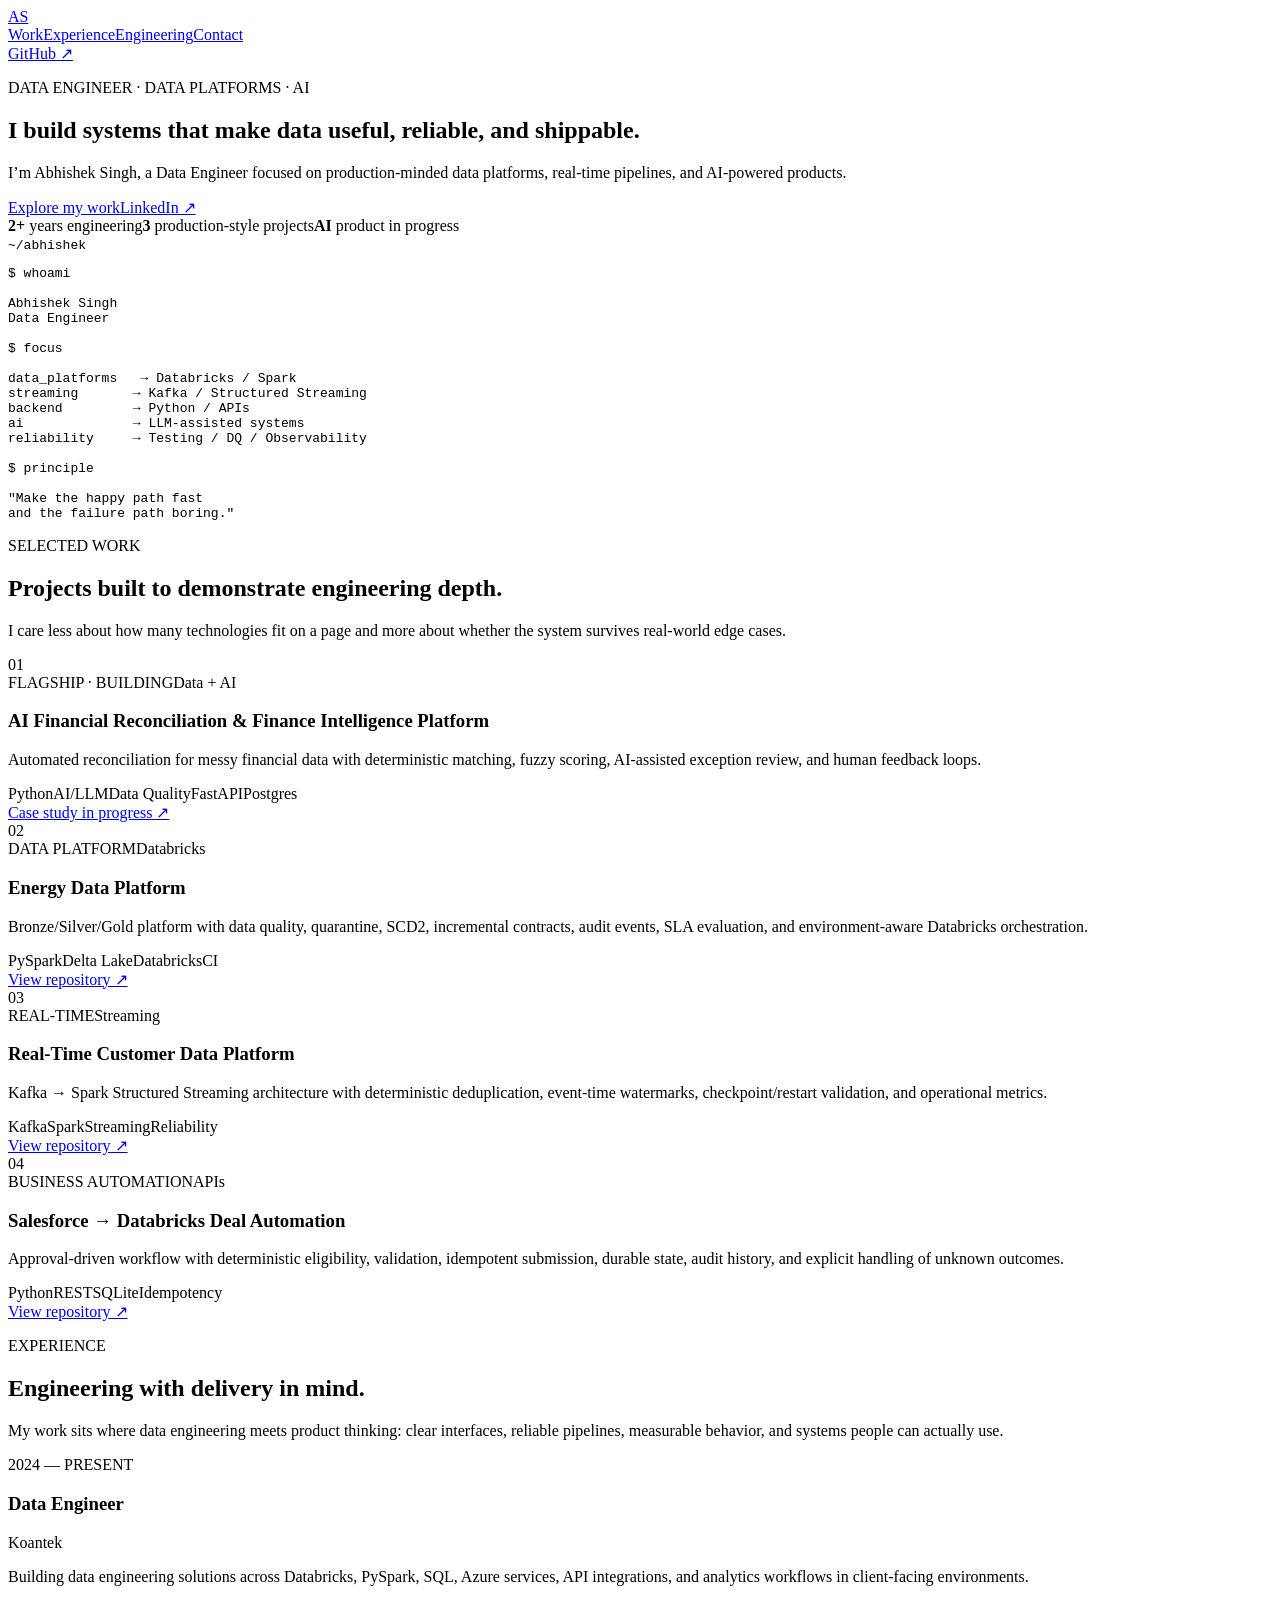
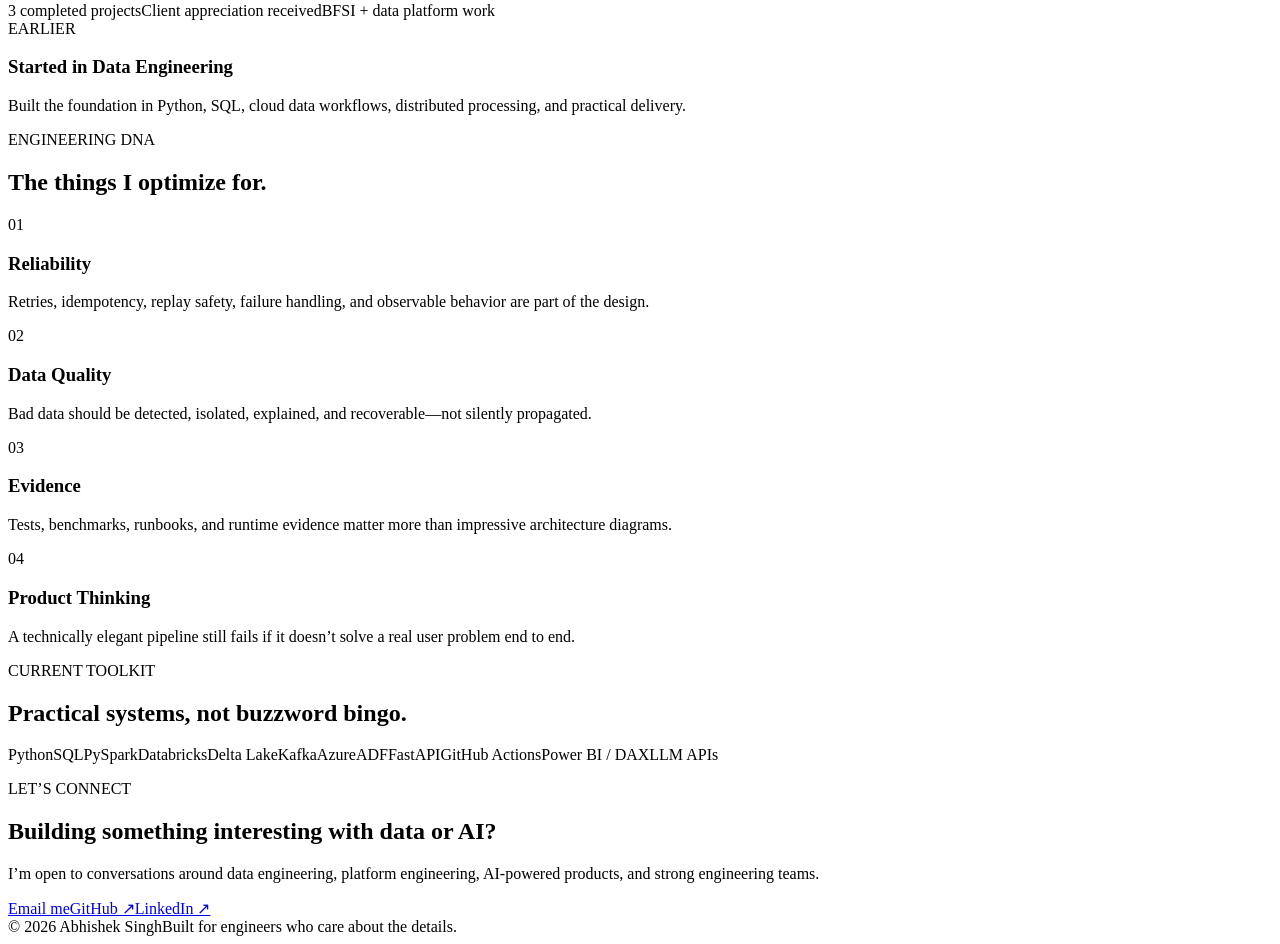
==== index.html @ 04365b17 "feat: build portfolio foundation (index.html)" ====
<!doctype html>
<html lang="en">
<head>
<meta charset="utf-8"><meta name="viewport" content="width=device-width, initial-scale=1">
<meta name="description" content="Abhishek Singh — Data Engineer building reliable data platforms, real-time systems, and AI-powered products.">
<meta name="theme-color" content="#080b10">
<meta property="og:title" content="Abhishek Singh — Data Engineer">
<meta property="og:description" content="Reliable data platforms, real-time systems, and AI-powered products.">
<meta property="og:type" content="website"><meta property="og:url" content="https://abhi9265.github.io/">
<title>Abhishek Singh — Data Engineer</title>
<link rel="icon" href="assets/favicon.svg" type="image/svg+xml">
<link rel="preconnect" href="https://fonts.googleapis.com"><link rel="preconnect" href="https://fonts.gstatic.com" crossorigin>
<link href="https://fonts.googleapis.com/css2?family=Inter:wght@400;500;600;700;800&family=JetBrains+Mono:wght@400;500;600&display=swap" rel="stylesheet">
<link rel="stylesheet" href="styles.css">
</head>
<body>
<div class="scroll-progress" aria-hidden="true"></div>
<header class="site-header">
<a class="brand" href="#top" aria-label="Abhishek Singh home"><span class="brand-dot"></span>AS</a>
<nav class="nav" aria-label="Primary"><a href="#work">Work</a><a href="#experience">Experience</a><a href="#engineering">Engineering</a><a href="#contact">Contact</a></nav>
<a class="header-cta" href="https://github.com/abhi9265" target="_blank" rel="noreferrer">GitHub ↗</a>
</header>
<main id="top">
<section class="hero section">
<div class="hero-copy">
<p class="eyebrow">DATA ENGINEER · DATA PLATFORMS · AI</p>
<h1>I build systems that make data <span>useful, reliable, and shippable.</span></h1>
<p class="lede">I’m Abhishek Singh, a Data Engineer focused on production-minded data platforms, real-time pipelines, and AI-powered products.</p>
<div class="hero-actions"><a class="button button-primary" href="#work">Explore my work</a><a class="button button-secondary" href="https://www.linkedin.com/in/abhishek-singh-b94879244" target="_blank" rel="noreferrer">LinkedIn ↗</a></div>
<div class="signal-row"><span><strong>2+</strong> years engineering</span><span><strong>3</strong> production-style projects</span><span><strong>AI</strong> product in progress</span></div>
</div>
<div class="hero-terminal" aria-label="Engineering profile">
<div class="terminal-top"><span></span><span></span><span></span><code>~/abhishek</code></div>
<pre><span class="muted">$</span> whoami

<span class="accent">Abhishek Singh</span>
Data Engineer

<span class="muted">$</span> focus

<span class="key">data_platforms</span>   → Databricks / Spark
<span class="key">streaming</span>       → Kafka / Structured Streaming
<span class="key">backend</span>         → Python / APIs
<span class="key">ai</span>              → LLM-assisted systems
<span class="key">reliability</span>     → Testing / DQ / Observability

<span class="muted">$</span> principle

<span class="quote">"Make the happy path fast
and the failure path boring."</span></pre>
</div>
</section>
<section class="section section-rule" id="work">
<div class="section-intro"><p class="eyebrow">SELECTED WORK</p><h2>Projects built to demonstrate engineering depth.</h2><p>I care less about how many technologies fit on a page and more about whether the system survives real-world edge cases.</p></div>
<div class="project-grid">
<article class="project-card featured"><div class="project-number">01</div><div class="project-content"><div class="project-meta"><span>FLAGSHIP · BUILDING</span><span>Data + AI</span></div><h3>AI Financial Reconciliation & Finance Intelligence Platform</h3><p>Automated reconciliation for messy financial data with deterministic matching, fuzzy scoring, AI-assisted exception review, and human feedback loops.</p><div class="tags"><span>Python</span><span>AI/LLM</span><span>Data Quality</span><span>FastAPI</span><span>Postgres</span></div><a class="text-link" href="https://github.com/abhi9265" target="_blank" rel="noreferrer">Case study in progress ↗</a></div></article>
<article class="project-card"><div class="project-number">02</div><div class="project-content"><div class="project-meta"><span>DATA PLATFORM</span><span>Databricks</span></div><h3>Energy Data Platform</h3><p>Bronze/Silver/Gold platform with data quality, quarantine, SCD2, incremental contracts, audit events, SLA evaluation, and environment-aware Databricks orchestration.</p><div class="tags"><span>PySpark</span><span>Delta Lake</span><span>Databricks</span><span>CI</span></div><a class="text-link" href="https://github.com/abhi9265/energy-data-platform-databricks" target="_blank" rel="noreferrer">View repository ↗</a></div></article>
<article class="project-card"><div class="project-number">03</div><div class="project-content"><div class="project-meta"><span>REAL-TIME</span><span>Streaming</span></div><h3>Real-Time Customer Data Platform</h3><p>Kafka → Spark Structured Streaming architecture with deterministic deduplication, event-time watermarks, checkpoint/restart validation, and operational metrics.</p><div class="tags"><span>Kafka</span><span>Spark</span><span>Streaming</span><span>Reliability</span></div><a class="text-link" href="https://github.com/abhi9265/real-time-customer-data-platform" target="_blank" rel="noreferrer">View repository ↗</a></div></article>
<article class="project-card"><div class="project-number">04</div><div class="project-content"><div class="project-meta"><span>BUSINESS AUTOMATION</span><span>APIs</span></div><h3>Salesforce → Databricks Deal Automation</h3><p>Approval-driven workflow with deterministic eligibility, validation, idempotent submission, durable state, audit history, and explicit handling of unknown outcomes.</p><div class="tags"><span>Python</span><span>REST</span><span>SQLite</span><span>Idempotency</span></div><a class="text-link" href="https://github.com/abhi9265/Salesforce-DBX-deal-automation" target="_blank" rel="noreferrer">View repository ↗</a></div></article>
</div></section>
<section class="section split-section" id="experience">
<div class="section-intro sticky-intro"><p class="eyebrow">EXPERIENCE</p><h2>Engineering with delivery in mind.</h2><p>My work sits where data engineering meets product thinking: clear interfaces, reliable pipelines, measurable behavior, and systems people can actually use.</p></div>
<div class="timeline">
<article class="timeline-item"><div class="timeline-date">2024 — PRESENT</div><div><h3>Data Engineer</h3><p class="timeline-company">Koantek</p><p>Building data engineering solutions across Databricks, PySpark, SQL, Azure services, API integrations, and analytics workflows in client-facing environments.</p><div class="timeline-points"><span>3 completed projects</span><span>Client appreciation received</span><span>BFSI + data platform work</span></div></div></article>
<article class="timeline-item muted-item"><div class="timeline-date">EARLIER</div><div><h3>Started in Data Engineering</h3><p>Built the foundation in Python, SQL, cloud data workflows, distributed processing, and practical delivery.</p></div></article>
</div></section>
<section class="section section-rule" id="engineering">
<div class="section-intro"><p class="eyebrow">ENGINEERING DNA</p><h2>The things I optimize for.</h2></div>
<div class="principles-grid"><article><span>01</span><h3>Reliability</h3><p>Retries, idempotency, replay safety, failure handling, and observable behavior are part of the design.</p></article><article><span>02</span><h3>Data Quality</h3><p>Bad data should be detected, isolated, explained, and recoverable—not silently propagated.</p></article><article><span>03</span><h3>Evidence</h3><p>Tests, benchmarks, runbooks, and runtime evidence matter more than impressive architecture diagrams.</p></article><article><span>04</span><h3>Product Thinking</h3><p>A technically elegant pipeline still fails if it doesn’t solve a real user problem end to end.</p></article></div>
</section>
<section class="section tech-section"><div class="tech-panel"><div><p class="eyebrow">CURRENT TOOLKIT</p><h2>Practical systems, not buzzword bingo.</h2></div><div class="tool-cloud"><span>Python</span><span>SQL</span><span>PySpark</span><span>Databricks</span><span>Delta Lake</span><span>Kafka</span><span>Azure</span><span>ADF</span><span>FastAPI</span><span>GitHub Actions</span><span>Power BI / DAX</span><span>LLM APIs</span></div></div></section>
<section class="section contact-section" id="contact"><div class="contact-card"><p class="eyebrow">LET’S CONNECT</p><h2>Building something interesting with data or AI?</h2><p>I’m open to conversations around data engineering, platform engineering, AI-powered products, and strong engineering teams.</p><div class="hero-actions"><a class="button button-primary" href="mailto:singhabhi5348@gmail.com">Email me</a><a class="button button-secondary" href="https://github.com/abhi9265" target="_blank" rel="noreferrer">GitHub ↗</a><a class="button button-secondary" href="https://www.linkedin.com/in/abhishek-singh-b94879244" target="_blank" rel="noreferrer">LinkedIn ↗</a></div></div></section>
</main>
<footer class="site-footer"><span>© 2026 Abhishek Singh</span><span>Built for engineers who care about the details.</span></footer>
<script src="script.js"></script>
</body></html>
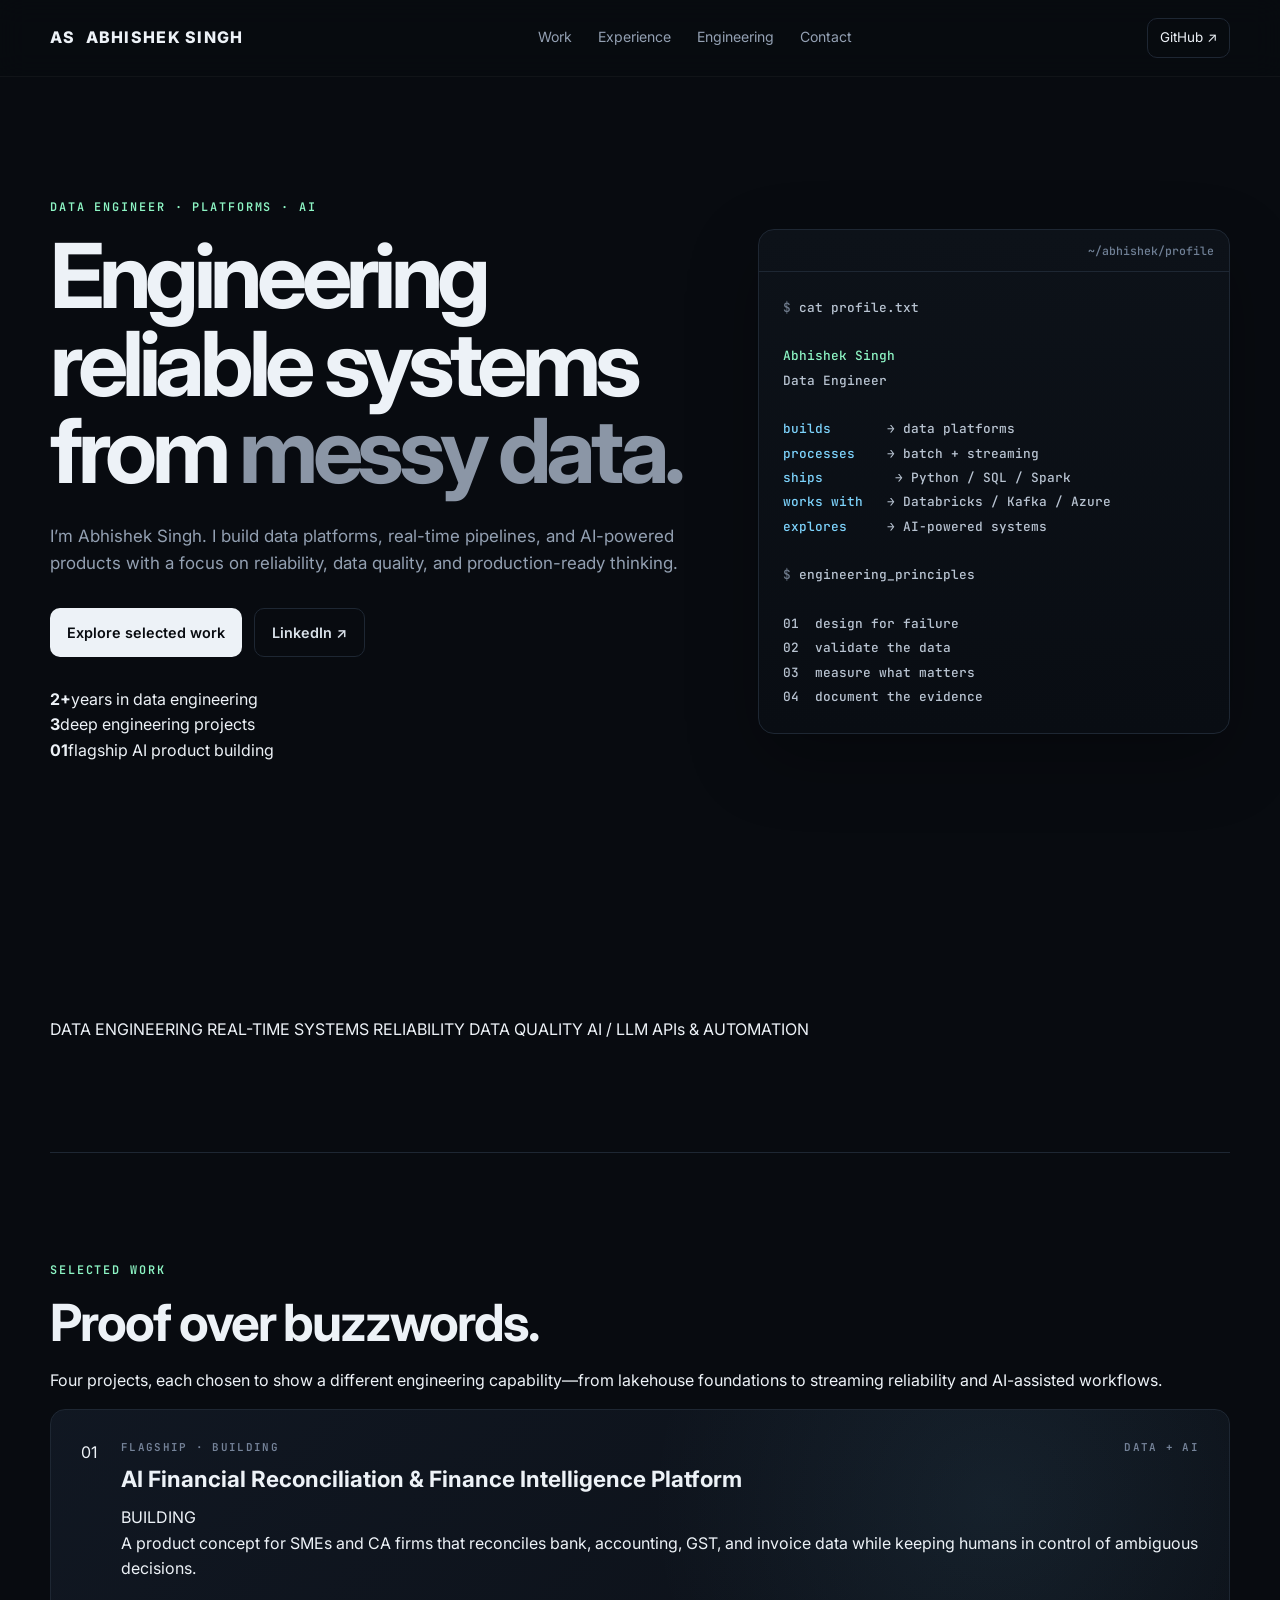
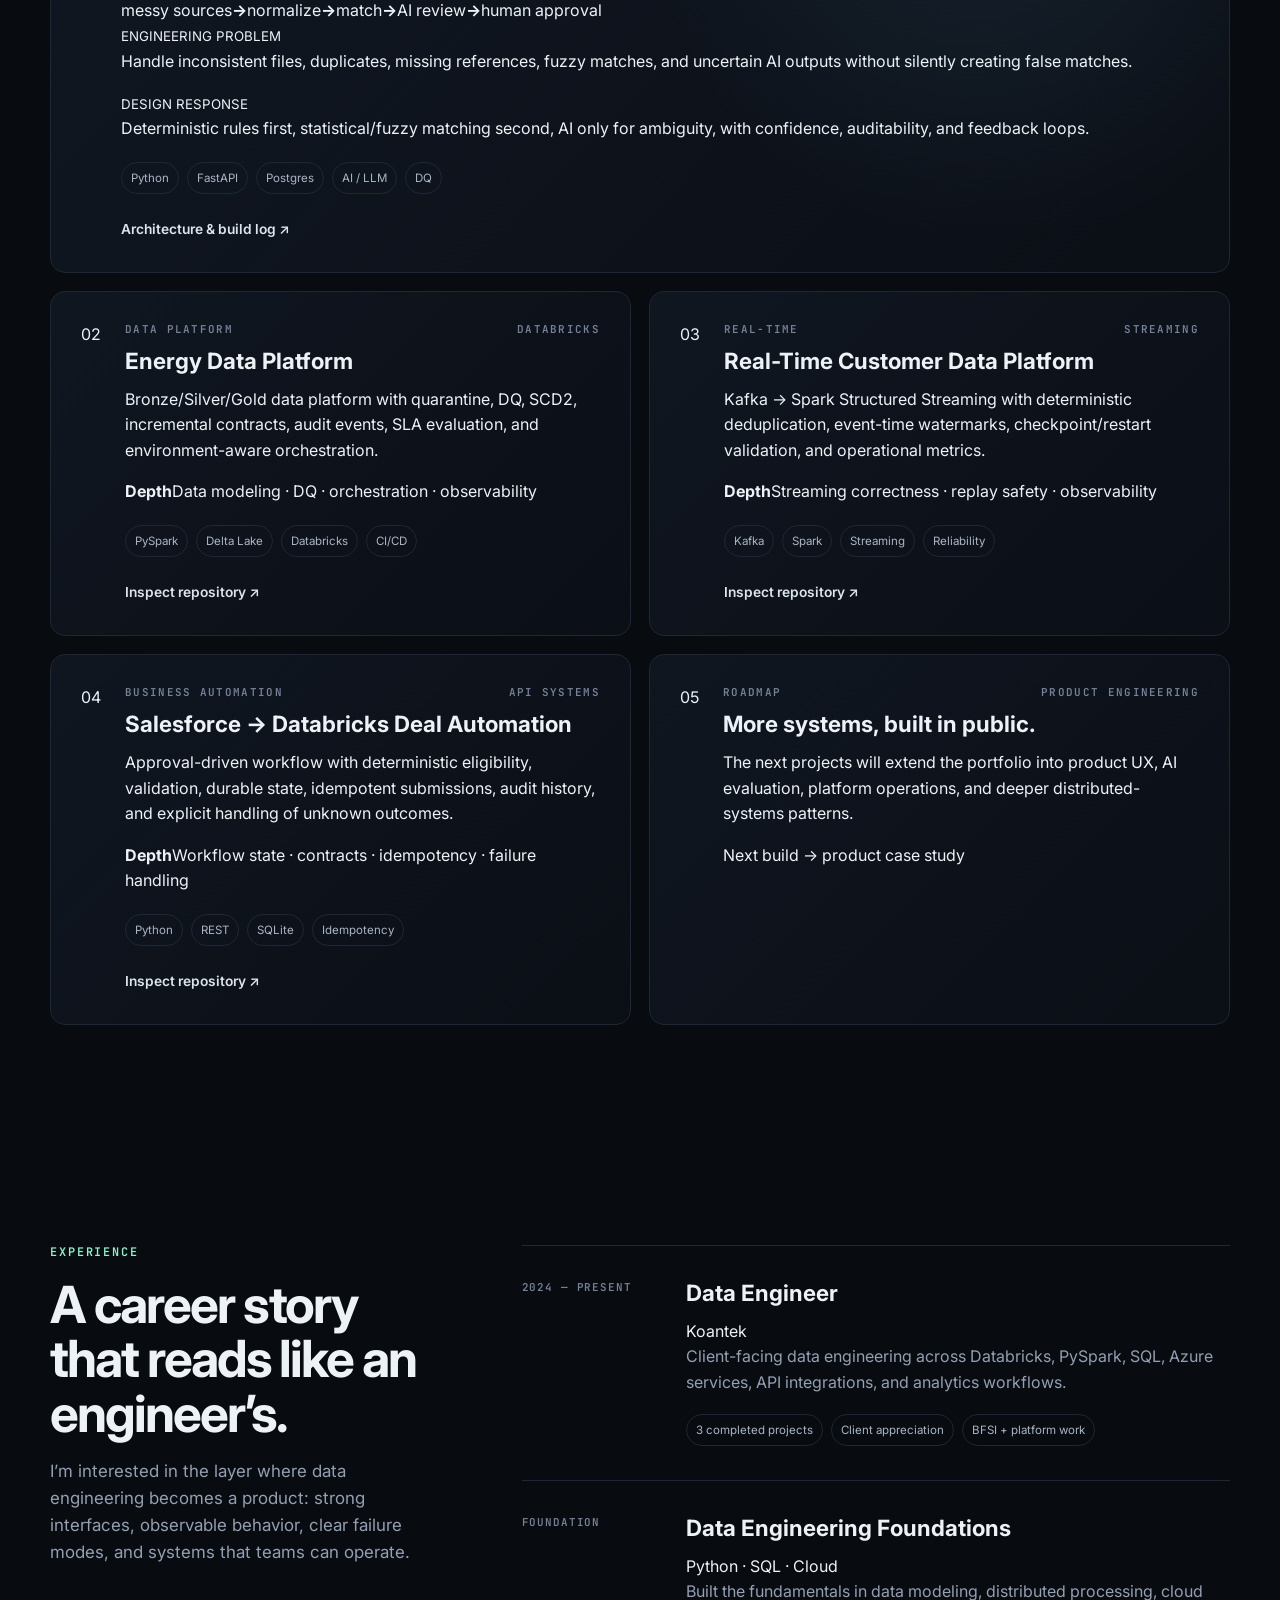
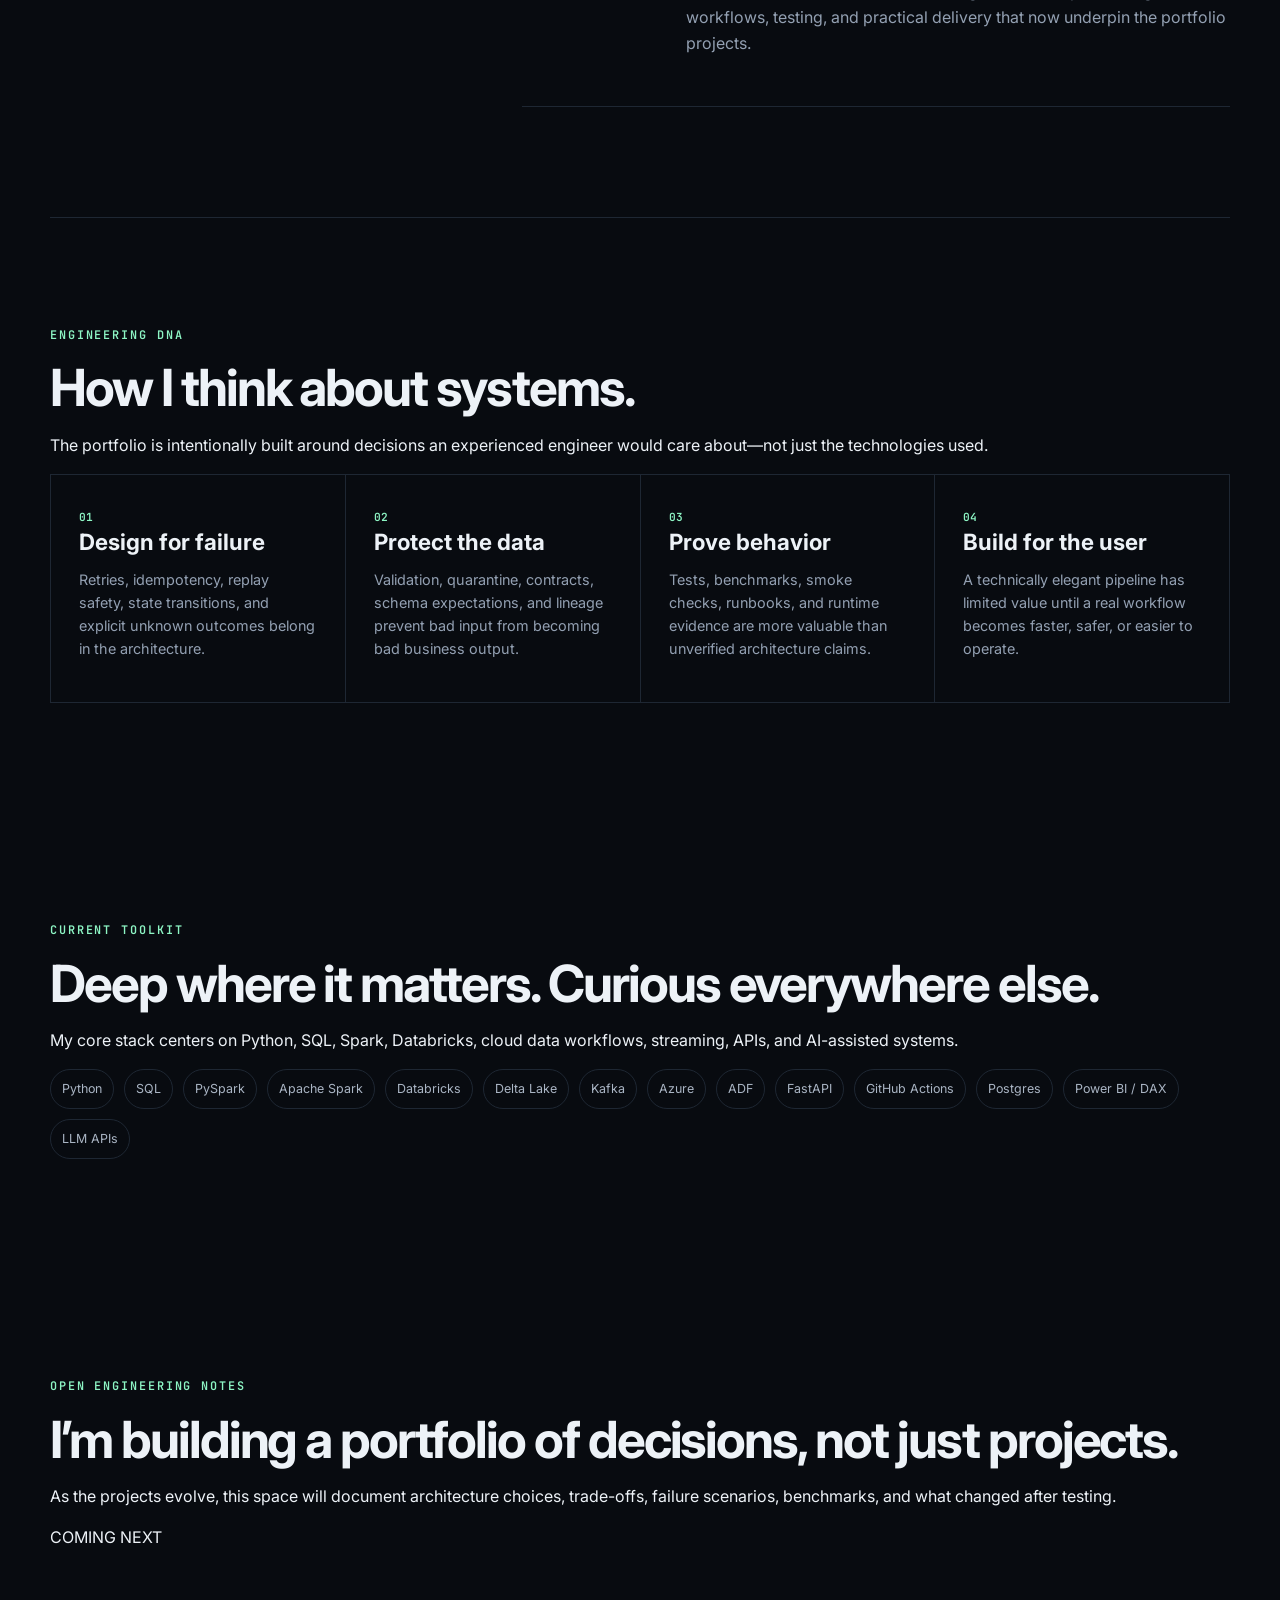
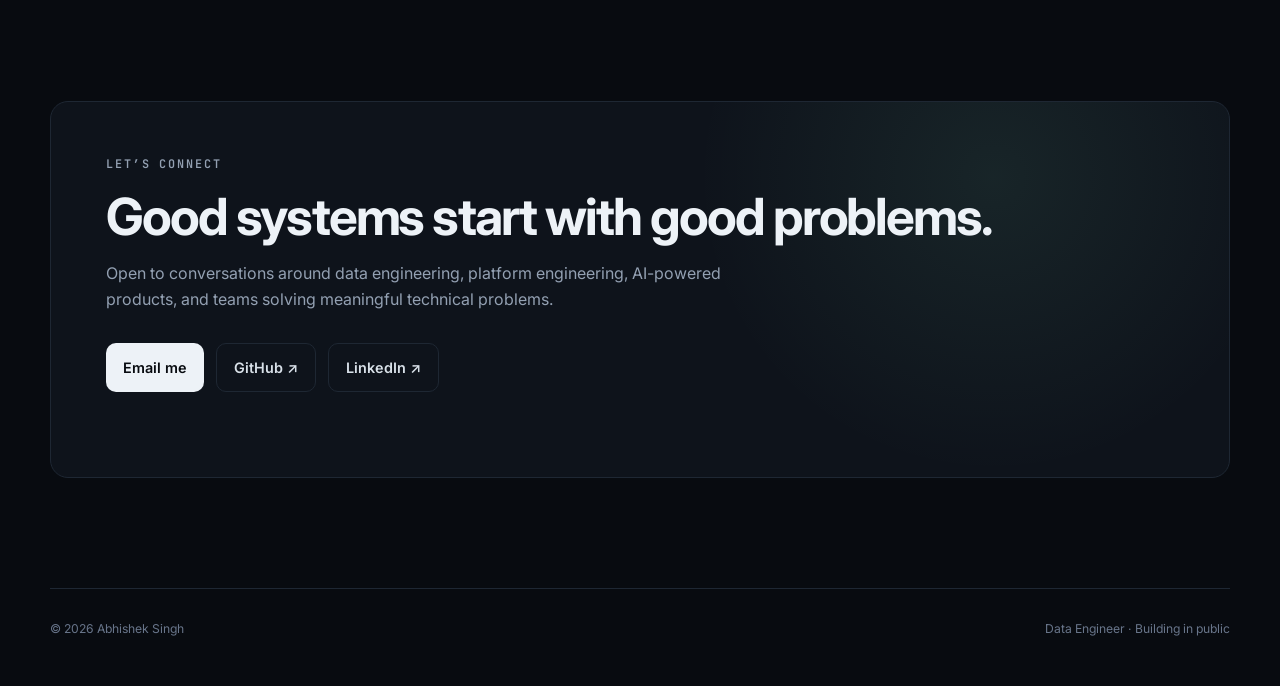
==== commit fb3952bd: "feat: upgrade portfolio experience" ====
--- a/index.html
+++ b/index.html
@@ -1,76 +1,251 @@
 <!doctype html>
 <html lang="en">
 <head>
-<meta charset="utf-8"><meta name="viewport" content="width=device-width, initial-scale=1">
+<meta charset="utf-8">
+<meta name="viewport" content="width=device-width, initial-scale=1">
 <meta name="description" content="Abhishek Singh — Data Engineer building reliable data platforms, real-time systems, and AI-powered products.">
 <meta name="theme-color" content="#080b10">
 <meta property="og:title" content="Abhishek Singh — Data Engineer">
-<meta property="og:description" content="Reliable data platforms, real-time systems, and AI-powered products.">
-<meta property="og:type" content="website"><meta property="og:url" content="https://abhi9265.github.io/">
+<meta property="og:description" content="Data platforms, real-time systems, and AI-powered products.">
+<meta property="og:type" content="website">
+<meta property="og:url" content="https://abhi9265.github.io/">
 <title>Abhishek Singh — Data Engineer</title>
 <link rel="icon" href="assets/favicon.svg" type="image/svg+xml">
-<link rel="preconnect" href="https://fonts.googleapis.com"><link rel="preconnect" href="https://fonts.gstatic.com" crossorigin>
+<link rel="preconnect" href="https://fonts.googleapis.com">
+<link rel="preconnect" href="https://fonts.gstatic.com" crossorigin>
 <link href="https://fonts.googleapis.com/css2?family=Inter:wght@400;500;600;700;800&family=JetBrains+Mono:wght@400;500;600&display=swap" rel="stylesheet">
 <link rel="stylesheet" href="styles.css">
 </head>
 <body>
 <div class="scroll-progress" aria-hidden="true"></div>
+
 <header class="site-header">
-<a class="brand" href="#top" aria-label="Abhishek Singh home"><span class="brand-dot"></span>AS</a>
-<nav class="nav" aria-label="Primary"><a href="#work">Work</a><a href="#experience">Experience</a><a href="#engineering">Engineering</a><a href="#contact">Contact</a></nav>
-<a class="header-cta" href="https://github.com/abhi9265" target="_blank" rel="noreferrer">GitHub ↗</a>
+  <a class="brand" href="#top" aria-label="Abhishek Singh home"><span class="brand-mark">AS</span><span>ABHISHEK SINGH</span></a>
+  <nav class="nav" aria-label="Primary">
+    <a href="#work">Work</a>
+    <a href="#experience">Experience</a>
+    <a href="#engineering">Engineering</a>
+    <a href="#contact">Contact</a>
+  </nav>
+  <a class="header-cta" href="https://github.com/abhi9265" target="_blank" rel="noreferrer">GitHub ↗</a>
 </header>
+
 <main id="top">
 <section class="hero section">
-<div class="hero-copy">
-<p class="eyebrow">DATA ENGINEER · DATA PLATFORMS · AI</p>
-<h1>I build systems that make data <span>useful, reliable, and shippable.</span></h1>
-<p class="lede">I’m Abhishek Singh, a Data Engineer focused on production-minded data platforms, real-time pipelines, and AI-powered products.</p>
-<div class="hero-actions"><a class="button button-primary" href="#work">Explore my work</a><a class="button button-secondary" href="https://www.linkedin.com/in/abhishek-singh-b94879244" target="_blank" rel="noreferrer">LinkedIn ↗</a></div>
-<div class="signal-row"><span><strong>2+</strong> years engineering</span><span><strong>3</strong> production-style projects</span><span><strong>AI</strong> product in progress</span></div>
-</div>
-<div class="hero-terminal" aria-label="Engineering profile">
-<div class="terminal-top"><span></span><span></span><span></span><code>~/abhishek</code></div>
-<pre><span class="muted">$</span> whoami
+  <div class="hero-copy">
+    <p class="eyebrow">DATA ENGINEER · PLATFORMS · AI</p>
+    <h1>Engineering reliable systems from <span>messy data.</span></h1>
+    <p class="lede">I’m Abhishek Singh. I build data platforms, real-time pipelines, and AI-powered products with a focus on reliability, data quality, and production-ready thinking.</p>
+
+    <div class="hero-actions">
+      <a class="button button-primary" href="#work">Explore selected work</a>
+      <a class="button button-secondary" href="https://www.linkedin.com/in/abhishek-singh-b94879244" target="_blank" rel="noreferrer">LinkedIn ↗</a>
+    </div>
+
+    <div class="hero-proof">
+      <div><strong>2+</strong><span>years in data engineering</span></div>
+      <div><strong>3</strong><span>deep engineering projects</span></div>
+      <div><strong>01</strong><span>flagship AI product building</span></div>
+    </div>
+  </div>
+
+  <aside class="hero-terminal" aria-label="Engineering profile">
+    <div class="terminal-top"><i></i><i></i><i></i><code>~/abhishek/profile</code></div>
+    <pre><span class="muted">$</span> cat profile.txt
 
 <span class="accent">Abhishek Singh</span>
 Data Engineer
 
-<span class="muted">$</span> focus
-
-<span class="key">data_platforms</span>   → Databricks / Spark
-<span class="key">streaming</span>       → Kafka / Structured Streaming
-<span class="key">backend</span>         → Python / APIs
-<span class="key">ai</span>              → LLM-assisted systems
-<span class="key">reliability</span>     → Testing / DQ / Observability
-
-<span class="muted">$</span> principle
-
-<span class="quote">"Make the happy path fast
-and the failure path boring."</span></pre>
-</div>
-</section>
+<span class="key">builds</span>       → data platforms
+<span class="key">processes</span>    → batch + streaming
+<span class="key">ships</span>         → Python / SQL / Spark
+<span class="key">works with</span>   → Databricks / Kafka / Azure
+<span class="key">explores</span>     → AI-powered systems
+
+<span class="muted">$</span> engineering_principles
+
+01  design for failure
+02  validate the data
+03  measure what matters
+04  document the evidence</pre>
+  </aside>
+</section>
+
+<section class="section trust-strip" aria-label="Areas of focus">
+  <span>DATA ENGINEERING</span>
+  <span>REAL-TIME SYSTEMS</span>
+  <span>RELIABILITY</span>
+  <span>DATA QUALITY</span>
+  <span>AI / LLM</span>
+  <span>APIs & AUTOMATION</span>
+</section>
+
 <section class="section section-rule" id="work">
-<div class="section-intro"><p class="eyebrow">SELECTED WORK</p><h2>Projects built to demonstrate engineering depth.</h2><p>I care less about how many technologies fit on a page and more about whether the system survives real-world edge cases.</p></div>
-<div class="project-grid">
-<article class="project-card featured"><div class="project-number">01</div><div class="project-content"><div class="project-meta"><span>FLAGSHIP · BUILDING</span><span>Data + AI</span></div><h3>AI Financial Reconciliation & Finance Intelligence Platform</h3><p>Automated reconciliation for messy financial data with deterministic matching, fuzzy scoring, AI-assisted exception review, and human feedback loops.</p><div class="tags"><span>Python</span><span>AI/LLM</span><span>Data Quality</span><span>FastAPI</span><span>Postgres</span></div><a class="text-link" href="https://github.com/abhi9265" target="_blank" rel="noreferrer">Case study in progress ↗</a></div></article>
-<article class="project-card"><div class="project-number">02</div><div class="project-content"><div class="project-meta"><span>DATA PLATFORM</span><span>Databricks</span></div><h3>Energy Data Platform</h3><p>Bronze/Silver/Gold platform with data quality, quarantine, SCD2, incremental contracts, audit events, SLA evaluation, and environment-aware Databricks orchestration.</p><div class="tags"><span>PySpark</span><span>Delta Lake</span><span>Databricks</span><span>CI</span></div><a class="text-link" href="https://github.com/abhi9265/energy-data-platform-databricks" target="_blank" rel="noreferrer">View repository ↗</a></div></article>
-<article class="project-card"><div class="project-number">03</div><div class="project-content"><div class="project-meta"><span>REAL-TIME</span><span>Streaming</span></div><h3>Real-Time Customer Data Platform</h3><p>Kafka → Spark Structured Streaming architecture with deterministic deduplication, event-time watermarks, checkpoint/restart validation, and operational metrics.</p><div class="tags"><span>Kafka</span><span>Spark</span><span>Streaming</span><span>Reliability</span></div><a class="text-link" href="https://github.com/abhi9265/real-time-customer-data-platform" target="_blank" rel="noreferrer">View repository ↗</a></div></article>
-<article class="project-card"><div class="project-number">04</div><div class="project-content"><div class="project-meta"><span>BUSINESS AUTOMATION</span><span>APIs</span></div><h3>Salesforce → Databricks Deal Automation</h3><p>Approval-driven workflow with deterministic eligibility, validation, idempotent submission, durable state, audit history, and explicit handling of unknown outcomes.</p><div class="tags"><span>Python</span><span>REST</span><span>SQLite</span><span>Idempotency</span></div><a class="text-link" href="https://github.com/abhi9265/Salesforce-DBX-deal-automation" target="_blank" rel="noreferrer">View repository ↗</a></div></article>
-</div></section>
+  <div class="section-heading">
+    <div>
+      <p class="eyebrow">SELECTED WORK</p>
+      <h2>Proof over buzzwords.</h2>
+    </div>
+    <p>Four projects, each chosen to show a different engineering capability—from lakehouse foundations to streaming reliability and AI-assisted workflows.</p>
+  </div>
+
+  <div class="project-grid">
+    <article class="project-card featured">
+      <div class="project-index">01</div>
+      <div class="project-body">
+        <div class="project-meta"><span>FLAGSHIP · BUILDING</span><span>DATA + AI</span></div>
+        <div class="project-title-row">
+          <h3>AI Financial Reconciliation & Finance Intelligence Platform</h3>
+          <span class="status-dot">BUILDING</span>
+        </div>
+        <p class="project-lede">A product concept for SMEs and CA firms that reconciles bank, accounting, GST, and invoice data while keeping humans in control of ambiguous decisions.</p>
+
+        <div class="project-flow">
+          <span>messy sources</span><b>→</b><span>normalize</span><b>→</b><span>match</span><b>→</b><span>AI review</span><b>→</b><span>human approval</span>
+        </div>
+
+        <div class="project-columns">
+          <div><small>ENGINEERING PROBLEM</small><p>Handle inconsistent files, duplicates, missing references, fuzzy matches, and uncertain AI outputs without silently creating false matches.</p></div>
+          <div><small>DESIGN RESPONSE</small><p>Deterministic rules first, statistical/fuzzy matching second, AI only for ambiguity, with confidence, auditability, and feedback loops.</p></div>
+        </div>
+
+        <div class="tags"><span>Python</span><span>FastAPI</span><span>Postgres</span><span>AI / LLM</span><span>DQ</span></div>
+        <a class="text-link" href="https://github.com/abhi9265" target="_blank" rel="noreferrer">Architecture & build log ↗</a>
+      </div>
+    </article>
+
+    <article class="project-card">
+      <div class="project-index">02</div>
+      <div class="project-body">
+        <div class="project-meta"><span>DATA PLATFORM</span><span>DATABRICKS</span></div>
+        <h3>Energy Data Platform</h3>
+        <p>Bronze/Silver/Gold data platform with quarantine, DQ, SCD2, incremental contracts, audit events, SLA evaluation, and environment-aware orchestration.</p>
+        <div class="project-highlight"><strong>Depth</strong><span>Data modeling · DQ · orchestration · observability</span></div>
+        <div class="tags"><span>PySpark</span><span>Delta Lake</span><span>Databricks</span><span>CI/CD</span></div>
+        <a class="text-link" href="https://github.com/abhi9265/energy-data-platform-databricks" target="_blank" rel="noreferrer">Inspect repository ↗</a>
+      </div>
+    </article>
+
+    <article class="project-card">
+      <div class="project-index">03</div>
+      <div class="project-body">
+        <div class="project-meta"><span>REAL-TIME</span><span>STREAMING</span></div>
+        <h3>Real-Time Customer Data Platform</h3>
+        <p>Kafka → Spark Structured Streaming with deterministic deduplication, event-time watermarks, checkpoint/restart validation, and operational metrics.</p>
+        <div class="project-highlight"><strong>Depth</strong><span>Streaming correctness · replay safety · observability</span></div>
+        <div class="tags"><span>Kafka</span><span>Spark</span><span>Streaming</span><span>Reliability</span></div>
+        <a class="text-link" href="https://github.com/abhi9265/real-time-customer-data-platform" target="_blank" rel="noreferrer">Inspect repository ↗</a>
+      </div>
+    </article>
+
+    <article class="project-card">
+      <div class="project-index">04</div>
+      <div class="project-body">
+        <div class="project-meta"><span>BUSINESS AUTOMATION</span><span>API SYSTEMS</span></div>
+        <h3>Salesforce → Databricks Deal Automation</h3>
+        <p>Approval-driven workflow with deterministic eligibility, validation, durable state, idempotent submissions, audit history, and explicit handling of unknown outcomes.</p>
+        <div class="project-highlight"><strong>Depth</strong><span>Workflow state · contracts · idempotency · failure handling</span></div>
+        <div class="tags"><span>Python</span><span>REST</span><span>SQLite</span><span>Idempotency</span></div>
+        <a class="text-link" href="https://github.com/abhi9265/Salesforce-DBX-deal-automation" target="_blank" rel="noreferrer">Inspect repository ↗</a>
+      </div>
+    </article>
+
+    <article class="project-card roadmap-card">
+      <div class="project-index">05</div>
+      <div class="project-body">
+        <div class="project-meta"><span>ROADMAP</span><span>PRODUCT ENGINEERING</span></div>
+        <h3>More systems, built in public.</h3>
+        <p>The next projects will extend the portfolio into product UX, AI evaluation, platform operations, and deeper distributed-systems patterns.</p>
+        <div class="roadmap-line"><span></span><span></span><span></span></div>
+        <span class="roadmap-label">Next build → product case study</span>
+      </div>
+    </article>
+  </div>
+</section>
+
 <section class="section split-section" id="experience">
-<div class="section-intro sticky-intro"><p class="eyebrow">EXPERIENCE</p><h2>Engineering with delivery in mind.</h2><p>My work sits where data engineering meets product thinking: clear interfaces, reliable pipelines, measurable behavior, and systems people can actually use.</p></div>
-<div class="timeline">
-<article class="timeline-item"><div class="timeline-date">2024 — PRESENT</div><div><h3>Data Engineer</h3><p class="timeline-company">Koantek</p><p>Building data engineering solutions across Databricks, PySpark, SQL, Azure services, API integrations, and analytics workflows in client-facing environments.</p><div class="timeline-points"><span>3 completed projects</span><span>Client appreciation received</span><span>BFSI + data platform work</span></div></div></article>
-<article class="timeline-item muted-item"><div class="timeline-date">EARLIER</div><div><h3>Started in Data Engineering</h3><p>Built the foundation in Python, SQL, cloud data workflows, distributed processing, and practical delivery.</p></div></article>
-</div></section>
+  <div class="section-intro sticky-intro">
+    <p class="eyebrow">EXPERIENCE</p>
+    <h2>A career story that reads like an engineer’s.</h2>
+    <p>I’m interested in the layer where data engineering becomes a product: strong interfaces, observable behavior, clear failure modes, and systems that teams can operate.</p>
+  </div>
+
+  <div class="timeline">
+    <article class="timeline-item">
+      <div class="timeline-date">2024 — PRESENT</div>
+      <div>
+        <div class="role-row"><h3>Data Engineer</h3><span>Koantek</span></div>
+        <p>Client-facing data engineering across Databricks, PySpark, SQL, Azure services, API integrations, and analytics workflows.</p>
+        <div class="timeline-points"><span>3 completed projects</span><span>Client appreciation</span><span>BFSI + platform work</span></div>
+      </div>
+    </article>
+    <article class="timeline-item">
+      <div class="timeline-date">FOUNDATION</div>
+      <div>
+        <div class="role-row"><h3>Data Engineering Foundations</h3><span>Python · SQL · Cloud</span></div>
+        <p>Built the fundamentals in data modeling, distributed processing, cloud workflows, testing, and practical delivery that now underpin the portfolio projects.</p>
+      </div>
+    </article>
+  </div>
+</section>
+
 <section class="section section-rule" id="engineering">
-<div class="section-intro"><p class="eyebrow">ENGINEERING DNA</p><h2>The things I optimize for.</h2></div>
-<div class="principles-grid"><article><span>01</span><h3>Reliability</h3><p>Retries, idempotency, replay safety, failure handling, and observable behavior are part of the design.</p></article><article><span>02</span><h3>Data Quality</h3><p>Bad data should be detected, isolated, explained, and recoverable—not silently propagated.</p></article><article><span>03</span><h3>Evidence</h3><p>Tests, benchmarks, runbooks, and runtime evidence matter more than impressive architecture diagrams.</p></article><article><span>04</span><h3>Product Thinking</h3><p>A technically elegant pipeline still fails if it doesn’t solve a real user problem end to end.</p></article></div>
-</section>
-<section class="section tech-section"><div class="tech-panel"><div><p class="eyebrow">CURRENT TOOLKIT</p><h2>Practical systems, not buzzword bingo.</h2></div><div class="tool-cloud"><span>Python</span><span>SQL</span><span>PySpark</span><span>Databricks</span><span>Delta Lake</span><span>Kafka</span><span>Azure</span><span>ADF</span><span>FastAPI</span><span>GitHub Actions</span><span>Power BI / DAX</span><span>LLM APIs</span></div></div></section>
-<section class="section contact-section" id="contact"><div class="contact-card"><p class="eyebrow">LET’S CONNECT</p><h2>Building something interesting with data or AI?</h2><p>I’m open to conversations around data engineering, platform engineering, AI-powered products, and strong engineering teams.</p><div class="hero-actions"><a class="button button-primary" href="mailto:singhabhi5348@gmail.com">Email me</a><a class="button button-secondary" href="https://github.com/abhi9265" target="_blank" rel="noreferrer">GitHub ↗</a><a class="button button-secondary" href="https://www.linkedin.com/in/abhishek-singh-b94879244" target="_blank" rel="noreferrer">LinkedIn ↗</a></div></div></section>
+  <div class="section-heading">
+    <div><p class="eyebrow">ENGINEERING DNA</p><h2>How I think about systems.</h2></div>
+    <p>The portfolio is intentionally built around decisions an experienced engineer would care about—not just the technologies used.</p>
+  </div>
+
+  <div class="principles-grid">
+    <article><span>01</span><h3>Design for failure</h3><p>Retries, idempotency, replay safety, state transitions, and explicit unknown outcomes belong in the architecture.</p></article>
+    <article><span>02</span><h3>Protect the data</h3><p>Validation, quarantine, contracts, schema expectations, and lineage prevent bad input from becoming bad business output.</p></article>
+    <article><span>03</span><h3>Prove behavior</h3><p>Tests, benchmarks, smoke checks, runbooks, and runtime evidence are more valuable than unverified architecture claims.</p></article>
+    <article><span>04</span><h3>Build for the user</h3><p>A technically elegant pipeline has limited value until a real workflow becomes faster, safer, or easier to operate.</p></article>
+  </div>
+</section>
+
+<section class="section capability-section">
+  <div class="capability-panel">
+    <div>
+      <p class="eyebrow">CURRENT TOOLKIT</p>
+      <h2>Deep where it matters. Curious everywhere else.</h2>
+      <p>My core stack centers on Python, SQL, Spark, Databricks, cloud data workflows, streaming, APIs, and AI-assisted systems.</p>
+    </div>
+    <div class="tool-cloud">
+      <span>Python</span><span>SQL</span><span>PySpark</span><span>Apache Spark</span><span>Databricks</span><span>Delta Lake</span><span>Kafka</span><span>Azure</span><span>ADF</span><span>FastAPI</span><span>GitHub Actions</span><span>Postgres</span><span>Power BI / DAX</span><span>LLM APIs</span>
+    </div>
+  </div>
+</section>
+
+<section class="section notes-section">
+  <div class="notes-card">
+    <div>
+      <p class="eyebrow">OPEN ENGINEERING NOTES</p>
+      <h2>I’m building a portfolio of decisions, not just projects.</h2>
+      <p>As the projects evolve, this space will document architecture choices, trade-offs, failure scenarios, benchmarks, and what changed after testing.</p>
+    </div>
+    <span class="notes-status">COMING NEXT</span>
+  </div>
+</section>
+
+<section class="section contact-section" id="contact">
+  <div class="contact-card">
+    <p class="eyebrow">LET’S CONNECT</p>
+    <h2>Good systems start with good problems.</h2>
+    <p>Open to conversations around data engineering, platform engineering, AI-powered products, and teams solving meaningful technical problems.</p>
+    <div class="hero-actions">
+      <a class="button button-primary" href="mailto:singhabhi5348@gmail.com">Email me</a>
+      <a class="button button-secondary" href="https://github.com/abhi9265" target="_blank" rel="noreferrer">GitHub ↗</a>
+      <a class="button button-secondary" href="https://www.linkedin.com/in/abhishek-singh-b94879244" target="_blank" rel="noreferrer">LinkedIn ↗</a>
+    </div>
+  </div>
+</section>
 </main>
-<footer class="site-footer"><span>© 2026 Abhishek Singh</span><span>Built for engineers who care about the details.</span></footer>
+
+<footer class="site-footer">
+  <span>© 2026 Abhishek Singh</span>
+  <span>Data Engineer · Building in public</span>
+</footer>
+
 <script src="script.js"></script>
-</body></html>+</body>
+</html>
--- a/styles.css
+++ b/styles.css
@@ -0,0 +1 @@
+:root{--bg:#080b10;--panel:#0e131b;--text:#edf2f7;--muted:#93a0b2;--line:#1e2733;--accent:#8df5c4;--accent-2:#7dd3fc;--max:1180px}*{box-sizing:border-box}html{scroll-behavior:smooth}body{margin:0;background:var(--bg);color:var(--text);font-family:Inter,system-ui,sans-serif;line-height:1.6}a{color:inherit;text-decoration:none}.site-header{position:sticky;top:0;z-index:20;display:flex;align-items:center;justify-content:space-between;gap:24px;padding:18px max(24px,calc((100vw - var(--max))/2));background:rgba(8,11,16,.82);border-bottom:1px solid rgba(255,255,255,.04);backdrop-filter:blur(14px)}.brand{display:flex;align-items:center;gap:10px;font-weight:800;letter-spacing:.08em}.brand-dot{width:10px;height:10px;border-radius:999px;background:var(--accent);box-shadow:0 0 22px rgba(141,245,196,.55)}.nav{display:flex;gap:26px;color:var(--muted);font-size:.88rem}.nav a:hover,.text-link:hover{color:var(--accent)}.header-cta{border:1px solid var(--line);padding:8px 12px;border-radius:10px;font-size:.84rem}.header-cta:hover{border-color:#3b4a5e}.section{width:min(var(--max),calc(100% - 48px));margin:0 auto;padding:110px 0}.hero{min-height:calc(100vh - 70px);display:grid;grid-template-columns:1.15fr .85fr;gap:70px;align-items:center;padding-top:90px}.eyebrow{margin:0 0 18px;color:var(--accent);font:600 .74rem/1.2 "JetBrains Mono",monospace;letter-spacing:.16em}h1,h2,h3,p{margin-top:0}h1{max-width:780px;font-size:clamp(3.4rem,7vw,6.4rem);line-height:.98;letter-spacing:-.06em;margin-bottom:28px}h1 span{color:#8b96a6}h2{font-size:clamp(2rem,4vw,3.5rem);line-height:1.06;letter-spacing:-.04em;margin-bottom:18px}h3{font-size:1.4rem;line-height:1.2;margin-bottom:12px}.lede,.section-intro>p:last-child{max-width:700px;color:var(--muted);font-size:1.06rem}.hero-actions{display:flex;flex-wrap:wrap;gap:12px;margin:30px 0}.button{display:inline-flex;align-items:center;justify-content:center;padding:12px 17px;border-radius:10px;font-weight:600;font-size:.9rem;transition:.2s ease}.button-primary{background:var(--text);color:var(--bg)}.button-primary:hover{transform:translateY(-2px)}.button-secondary{border:1px solid var(--line);color:#d8e0e8}.button-secondary:hover{border-color:#42536b}.signal-row{display:flex;flex-wrap:wrap;gap:22px;color:var(--muted);font-size:.78rem}.signal-row strong{color:var(--text);font-family:"JetBrains Mono",monospace}.hero-terminal{border:1px solid var(--line);background:linear-gradient(180deg,#0d1219,#090d13);border-radius:16px;box-shadow:0 25px 70px rgba(0,0,0,.28);overflow:hidden}.terminal-top{display:flex;align-items:center;gap:7px;padding:13px 15px;border-bottom:1px solid var(--line);color:#708096}.terminal-top span{width:8px;height:8px;border-radius:50%;border:1px solid #394657}.terminal-top code{margin-left:auto;font:500 .72rem "JetBrains Mono",monospace}pre{padding:24px;margin:0;white-space:pre-wrap;font:500 .8rem/1.9 "JetBrains Mono",monospace;color:#b9c4d2}.muted{color:#6e7a8b}.accent{color:var(--accent)}.key{color:var(--accent-2)}.quote{color:#dce5ee}.section-rule{border-top:1px solid var(--line)}.section-intro{margin-bottom:48px}.project-grid{display:grid;grid-template-columns:repeat(2,minmax(0,1fr));gap:18px}.project-card{position:relative;display:flex;gap:24px;padding:30px;border:1px solid var(--line);background:linear-gradient(135deg,rgba(17,24,35,.85),rgba(11,15,22,.9));border-radius:15px;min-height:260px;transition:transform .2s ease,border-color .2s ease}.project-card:hover{transform:translateY(-4px);border-color:#314054}.project-card.featured{grid-column:span 2;min-height:300px;background:radial-gradient(circle at 80% 20%,rgba(125,211,252,.08),transparent 34%),linear-gradient(135deg,rgba(17,24,35,.95),rgba(11,15,22,.92))}.project-number{flex:0 0 auto;color:#4e5a6c;font:600 .78rem "JetBrains Mono",monospace}.project-content{max-width:760px}.project-meta{display:flex;gap:14px;justify-content:space-between;margin-bottom:12px;color:#758399;font:600 .68rem "JetBrains Mono",monospace;letter-spacing:.12em}.project-content p{color:var(--muted)}.tags{display:flex;flex-wrap:wrap;gap:8px;margin:20px 0}.tags span,.timeline-points span,.tool-cloud span{padding:6px 9px;border:1px solid var(--line);border-radius:999px;color:#aab5c4;font-size:.72rem}.text-link{display:inline-block;margin-top:4px;color:#dbe4ed;font-size:.86rem;font-weight:600}.split-section{display:grid;grid-template-columns:.7fr 1.3fr;gap:90px;align-items:start}.sticky-intro{position:sticky;top:105px}.timeline{border-top:1px solid var(--line)}.timeline-item{display:grid;grid-template-columns:140px 1fr;gap:24px;padding:34px 0;border-bottom:1px solid var(--line)}.timeline-date{color:#748297;font:600 .68rem "JetBrains Mono",monospace;letter-spacing:.08em}.timeline-company{color:var(--accent);font-weight:600}.timeline-item p{color:var(--muted)}.timeline-points{display:flex;flex-wrap:wrap;gap:8px;margin-top:18px}.muted-item{opacity:.75}.principles-grid{display:grid;grid-template-columns:repeat(4,1fr);border-top:1px solid var(--line);border-left:1px solid var(--line)}.principles-grid article{padding:28px;border-right:1px solid var(--line);border-bottom:1px solid var(--line);min-height:220px}.principles-grid span{font:600 .7rem "JetBrains Mono",monospace;color:var(--accent)}.principles-grid p{color:var(--muted);font-size:.9rem}.tech-panel{display:grid;grid-template-columns:.7fr 1.3fr;gap:60px;padding:36px;border:1px solid var(--line);border-radius:16px;background:var(--panel)}.tool-cloud{display:flex;align-content:flex-start;flex-wrap:wrap;gap:10px}.tool-cloud span{font-size:.78rem;padding:9px 11px}.contact-section{padding-top:40px}.contact-card{padding:55px;border:1px solid var(--line);border-radius:18px;background:radial-gradient(circle at 80% 20%,rgba(141,245,196,.08),transparent 30%),var(--panel)}.contact-card p{max-width:680px;color:var(--muted)}.site-footer{display:flex;justify-content:space-between;gap:20px;width:min(var(--max),calc(100% - 48px));margin:0 auto;padding:30px 0 48px;color:#68758a;font-size:.76rem;border-top:1px solid var(--line)}.scroll-progress{position:fixed;top:0;left:0;z-index:50;height:2px;width:0;background:var(--accent)}@media (max-width:900px){.hero,.split-section,.tech-panel{grid-template-columns:1fr}.hero{padding-top:60px}.hero-terminal{order:-1}.sticky-intro{position:static}.principles-grid{grid-template-columns:repeat(2,1fr)}}@media (max-width:680px){.site-header{padding:15px 18px}.nav{display:none}.section{width:min(100% - 32px,var(--max));padding:78px 0}h1{font-size:3.3rem}.project-grid{grid-template-columns:1fr}.project-card.featured{grid-column:span 1}.project-card{padding:22px;gap:16px}.project-meta{flex-direction:column;gap:6px}.timeline-item{grid-template-columns:1fr;gap:10px}.principles-grid{grid-template-columns:1fr}.tech-panel,.contact-card{padding:26px}.site-footer{width:calc(100% - 32px);flex-direction:column}}
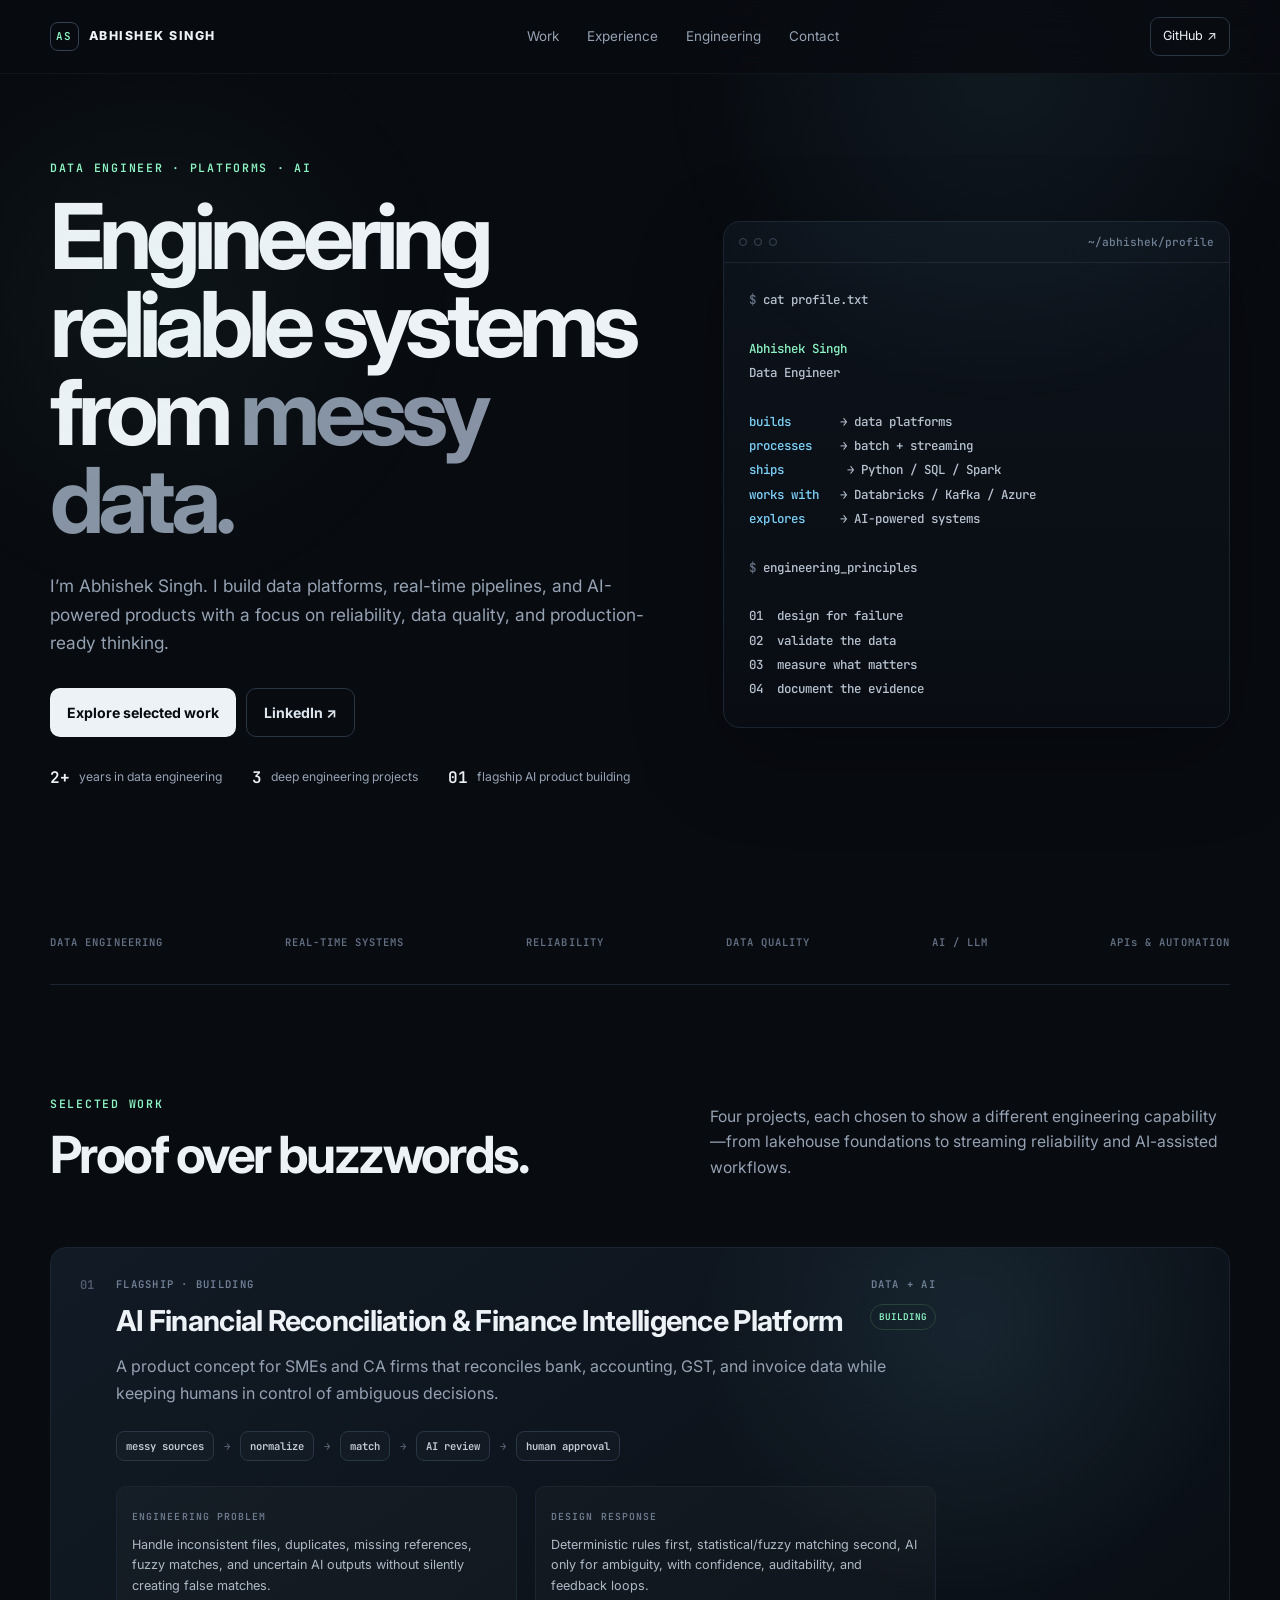
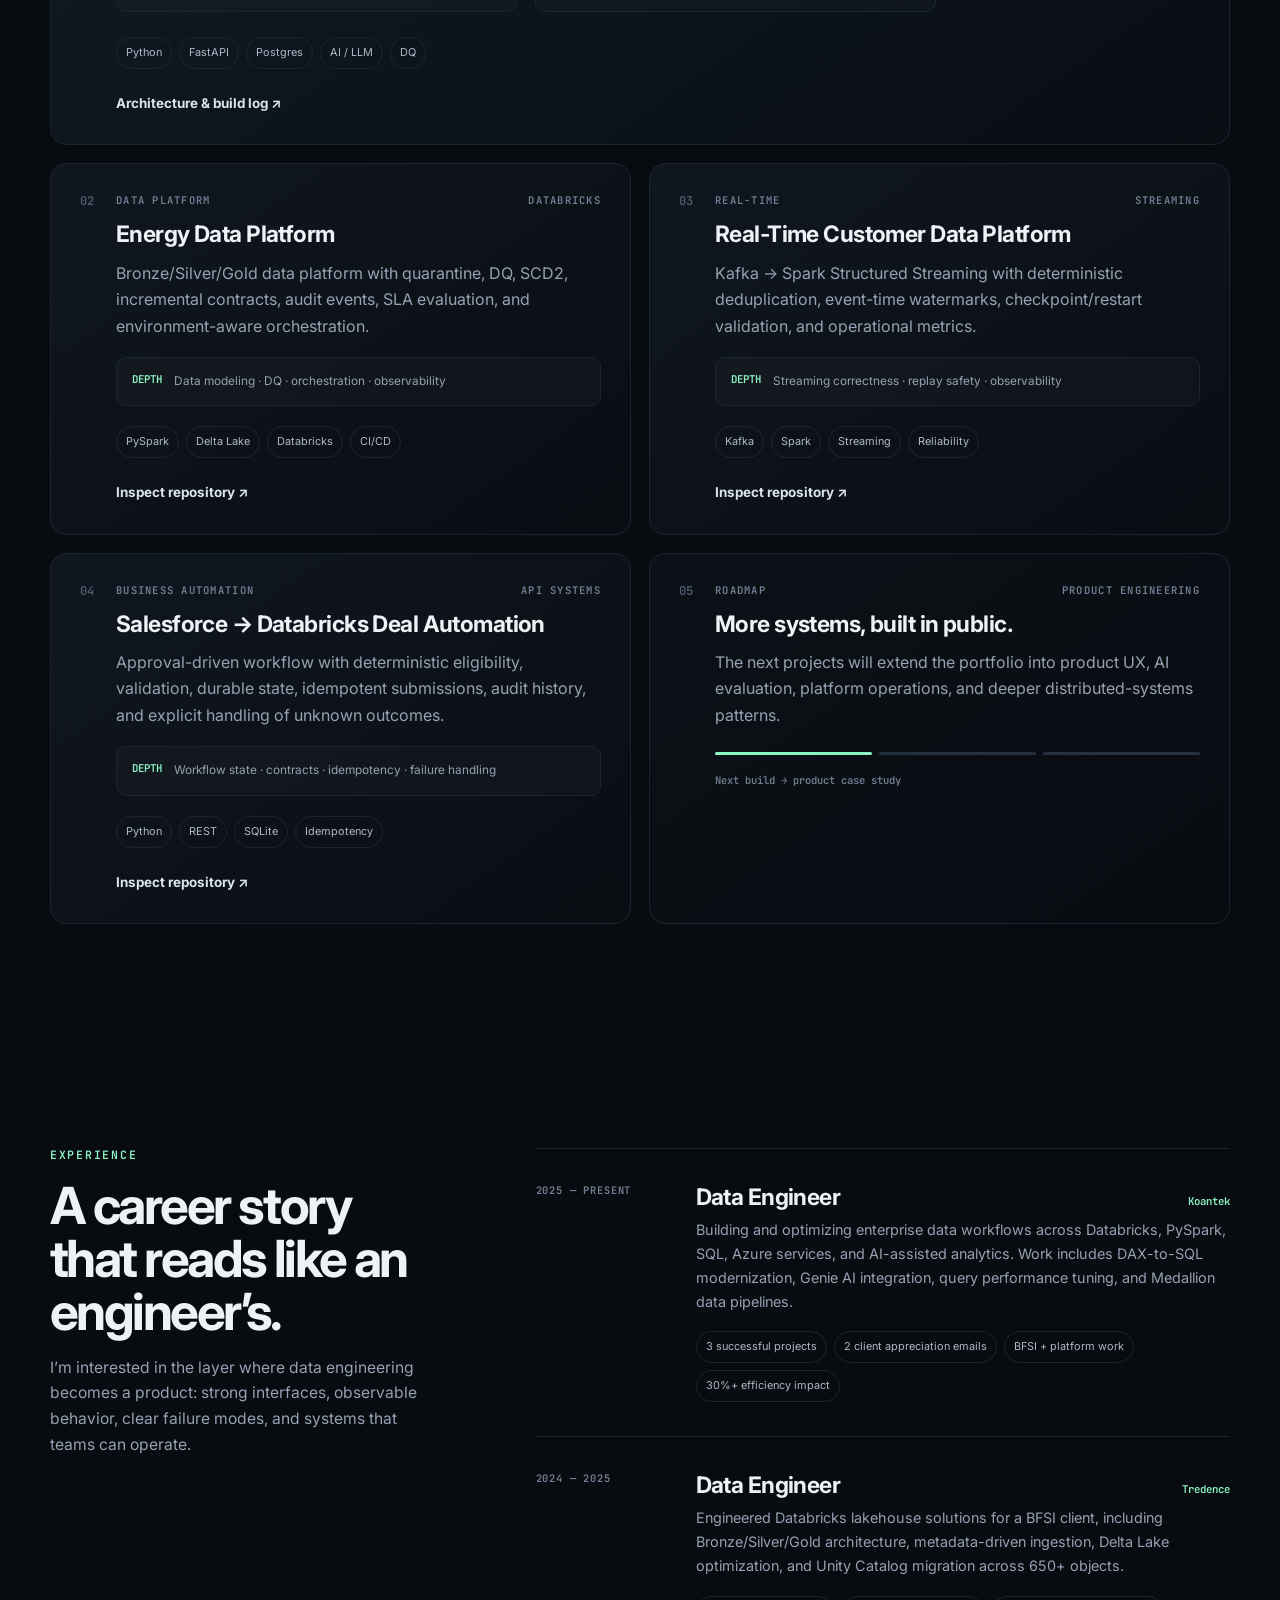
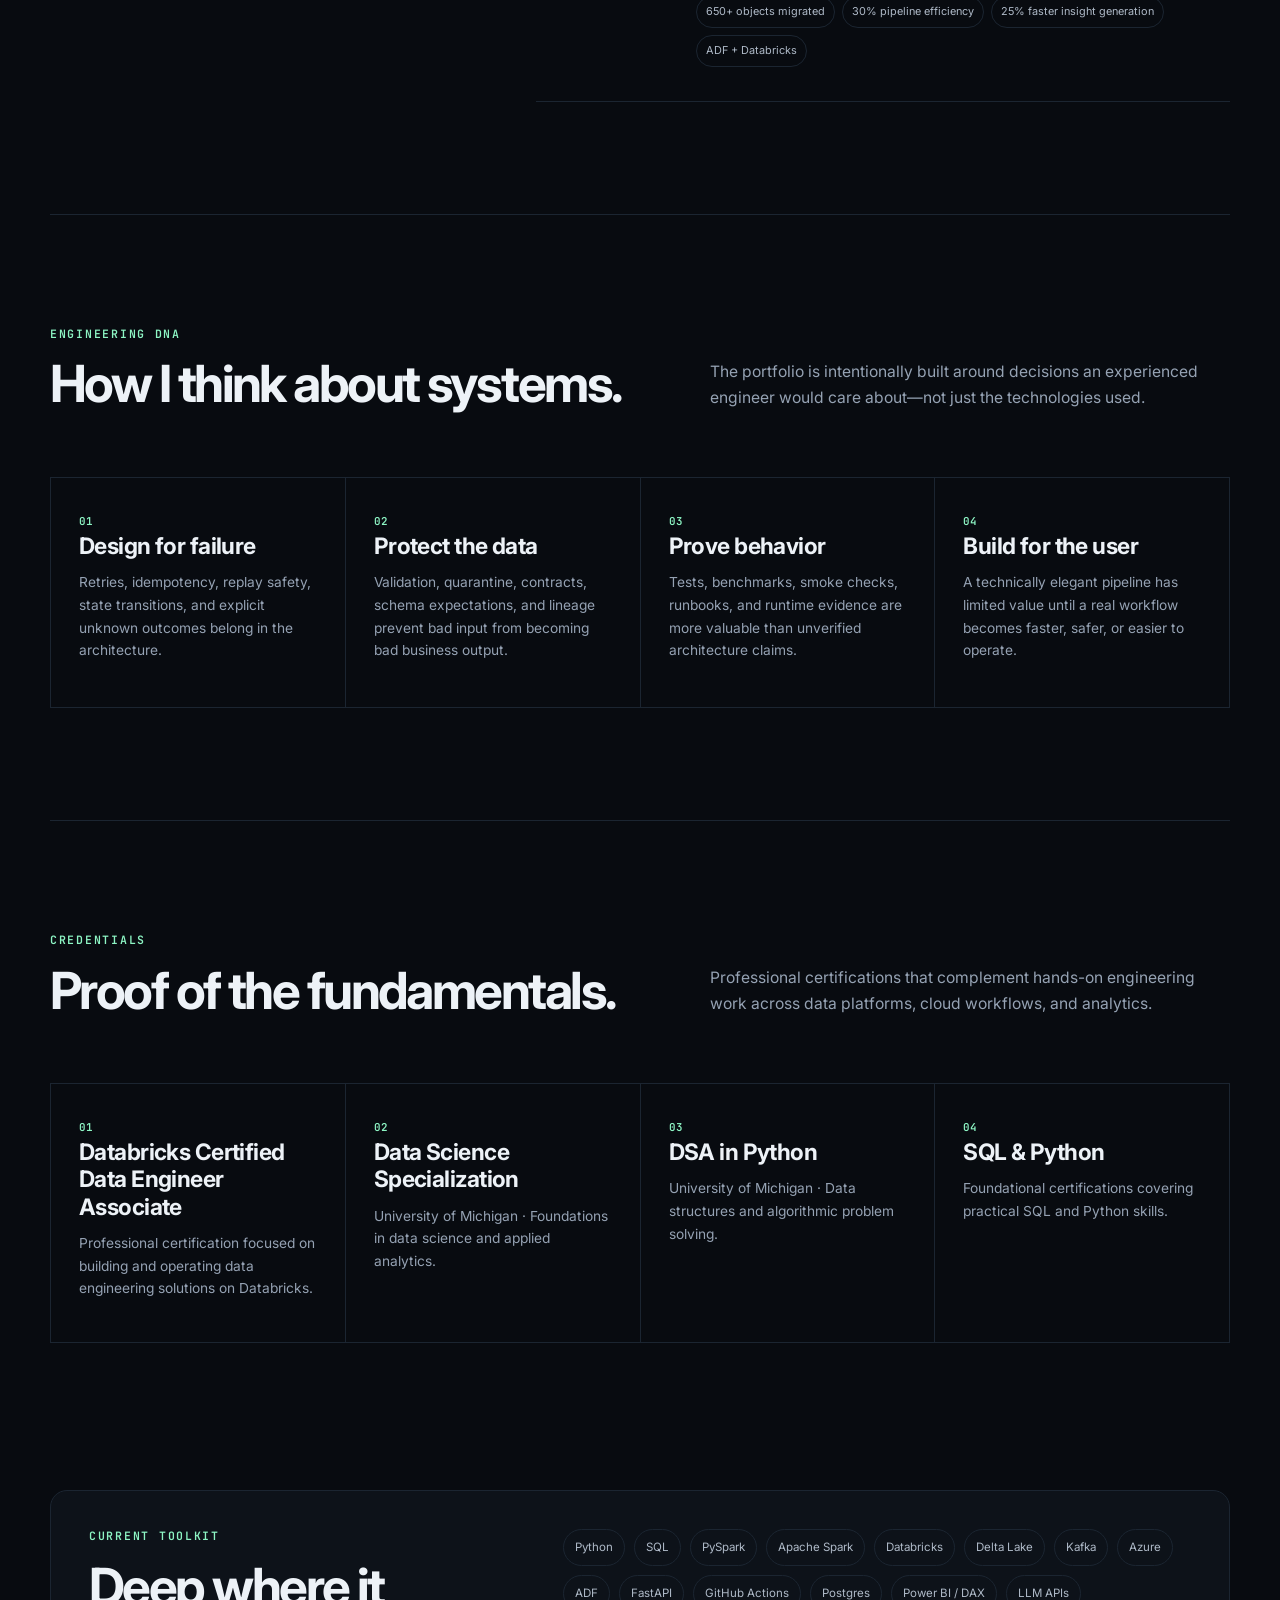
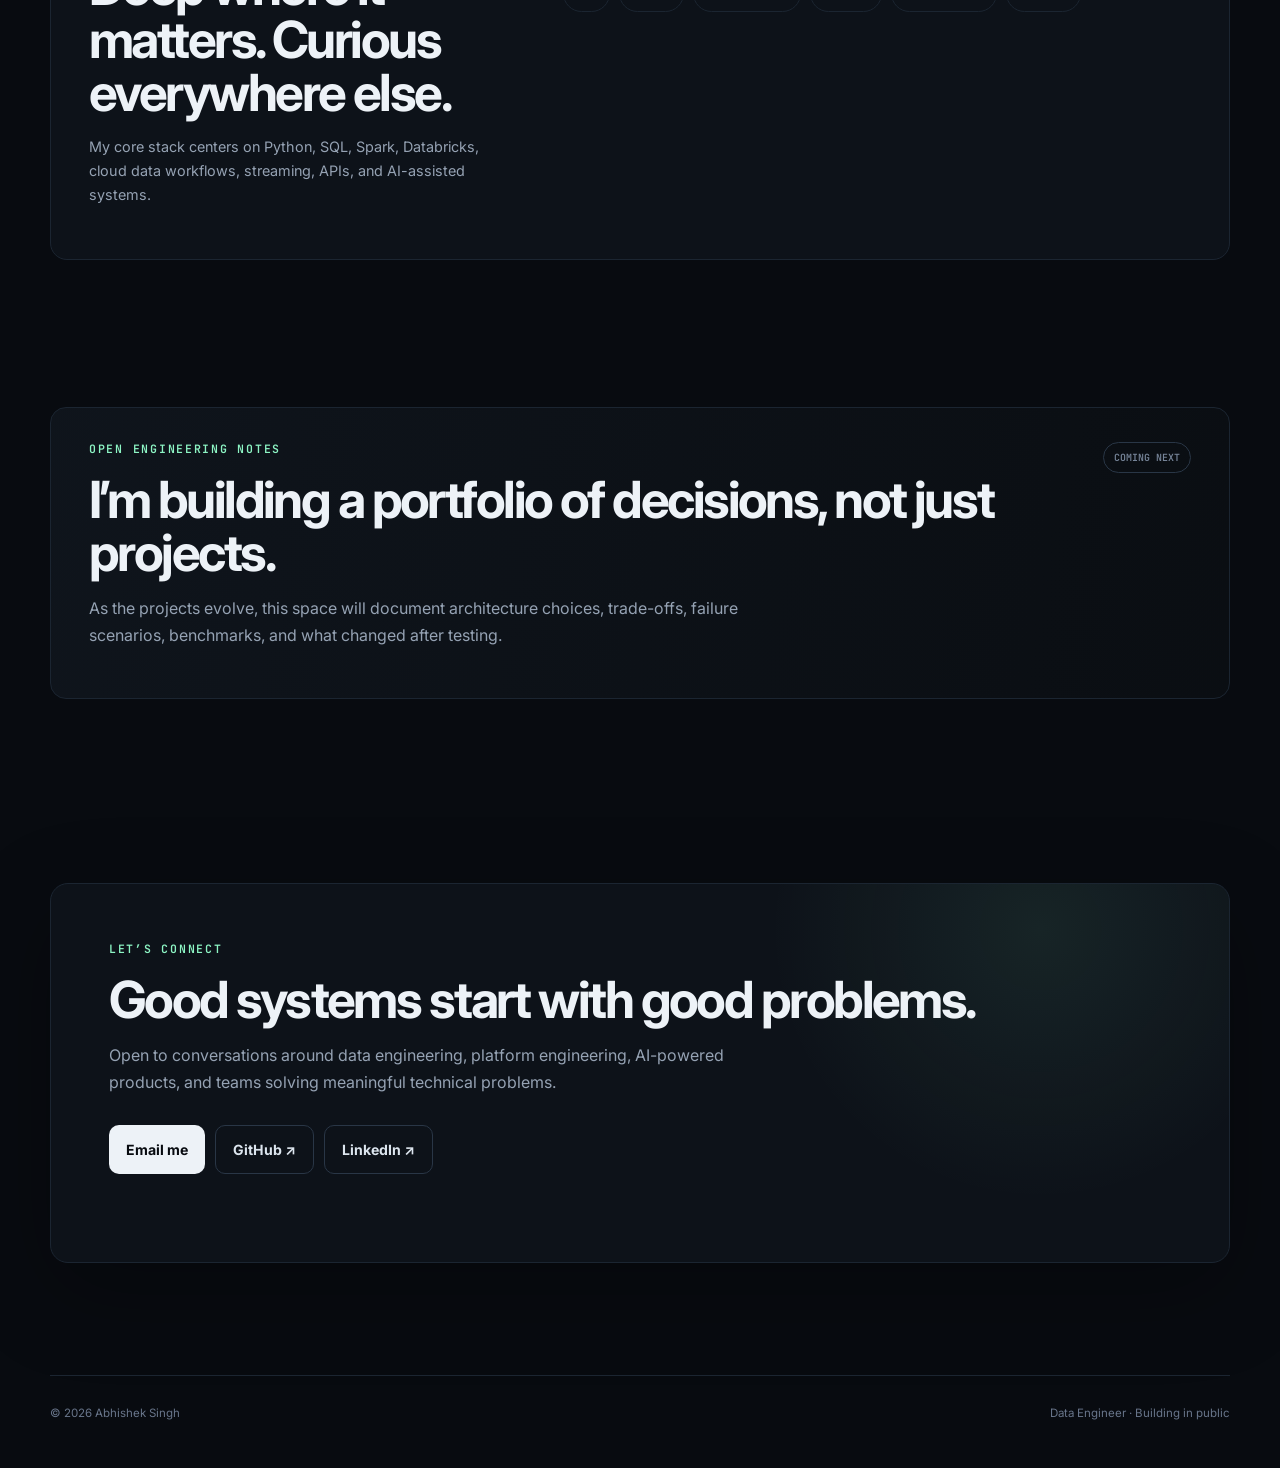
==== commit 410d4bae: "feat: add professional experience and credentials" ====
--- a/index.html
+++ b/index.html
@@ -8,7 +8,7 @@
 <meta property="og:title" content="Abhishek Singh — Data Engineer">
 <meta property="og:description" content="Data platforms, real-time systems, and AI-powered products.">
 <meta property="og:type" content="website">
-<meta property="og:url" content="https://abhi9265.github.io/">
+<meta property="og:url" content="https://abhi9265.github.io/abhisheksingh.github.io/">
 <title>Abhishek Singh — Data Engineer</title>
 <link rel="icon" href="assets/favicon.svg" type="image/svg+xml">
 <link rel="preconnect" href="https://fonts.googleapis.com">
@@ -172,18 +172,19 @@
 
   <div class="timeline">
     <article class="timeline-item">
-      <div class="timeline-date">2024 — PRESENT</div>
+      <div class="timeline-date">2025 — PRESENT</div>
       <div>
         <div class="role-row"><h3>Data Engineer</h3><span>Koantek</span></div>
-        <p>Client-facing data engineering across Databricks, PySpark, SQL, Azure services, API integrations, and analytics workflows.</p>
-        <div class="timeline-points"><span>3 completed projects</span><span>Client appreciation</span><span>BFSI + platform work</span></div>
+        <p>Building and optimizing enterprise data workflows across Databricks, PySpark, SQL, Azure services, and AI-assisted analytics. Work includes DAX-to-SQL modernization, Genie AI integration, query performance tuning, and Medallion data pipelines.</p>
+        <div class="timeline-points"><span>3 successful projects</span><span>2 client appreciation emails</span><span>BFSI + platform work</span><span>30%+ efficiency impact</span></div>
       </div>
     </article>
     <article class="timeline-item">
-      <div class="timeline-date">FOUNDATION</div>
+      <div class="timeline-date">2024 — 2025</div>
       <div>
-        <div class="role-row"><h3>Data Engineering Foundations</h3><span>Python · SQL · Cloud</span></div>
-        <p>Built the fundamentals in data modeling, distributed processing, cloud workflows, testing, and practical delivery that now underpin the portfolio projects.</p>
+        <div class="role-row"><h3>Data Engineer</h3><span>Tredence</span></div>
+        <p>Engineered Databricks lakehouse solutions for a BFSI client, including Bronze/Silver/Gold architecture, metadata-driven ingestion, Delta Lake optimization, and Unity Catalog migration across 650+ objects.</p>
+        <div class="timeline-points"><span>650+ objects migrated</span><span>30% pipeline efficiency</span><span>25% faster insight generation</span><span>ADF + Databricks</span></div>
       </div>
     </article>
   </div>
@@ -200,6 +201,19 @@
     <article><span>02</span><h3>Protect the data</h3><p>Validation, quarantine, contracts, schema expectations, and lineage prevent bad input from becoming bad business output.</p></article>
     <article><span>03</span><h3>Prove behavior</h3><p>Tests, benchmarks, smoke checks, runbooks, and runtime evidence are more valuable than unverified architecture claims.</p></article>
     <article><span>04</span><h3>Build for the user</h3><p>A technically elegant pipeline has limited value until a real workflow becomes faster, safer, or easier to operate.</p></article>
+  </div>
+</section>
+
+<section class="section section-rule" id="credentials">
+  <div class="section-heading">
+    <div><p class="eyebrow">CREDENTIALS</p><h2>Proof of the fundamentals.</h2></div>
+    <p>Professional certifications that complement hands-on engineering work across data platforms, cloud workflows, and analytics.</p>
+  </div>
+  <div class="principles-grid credentials-grid">
+    <article><span>01</span><h3>Databricks Certified Data Engineer Associate</h3><p>Professional certification focused on building and operating data engineering solutions on Databricks.</p></article>
+    <article><span>02</span><h3>Data Science Specialization</h3><p>University of Michigan · Foundations in data science and applied analytics.</p></article>
+    <article><span>03</span><h3>DSA in Python</h3><p>University of Michigan · Data structures and algorithmic problem solving.</p></article>
+    <article><span>04</span><h3>SQL & Python</h3><p>Foundational certifications covering practical SQL and Python skills.</p></article>
   </div>
 </section>
 
--- a/styles.css
+++ b/styles.css
@@ -1 +1,112 @@
-:root{--bg:#080b10;--panel:#0e131b;--text:#edf2f7;--muted:#93a0b2;--line:#1e2733;--accent:#8df5c4;--accent-2:#7dd3fc;--max:1180px}*{box-sizing:border-box}html{scroll-behavior:smooth}body{margin:0;background:var(--bg);color:var(--text);font-family:Inter,system-ui,sans-serif;line-height:1.6}a{color:inherit;text-decoration:none}.site-header{position:sticky;top:0;z-index:20;display:flex;align-items:center;justify-content:space-between;gap:24px;padding:18px max(24px,calc((100vw - var(--max))/2));background:rgba(8,11,16,.82);border-bottom:1px solid rgba(255,255,255,.04);backdrop-filter:blur(14px)}.brand{display:flex;align-items:center;gap:10px;font-weight:800;letter-spacing:.08em}.brand-dot{width:10px;height:10px;border-radius:999px;background:var(--accent);box-shadow:0 0 22px rgba(141,245,196,.55)}.nav{display:flex;gap:26px;color:var(--muted);font-size:.88rem}.nav a:hover,.text-link:hover{color:var(--accent)}.header-cta{border:1px solid var(--line);padding:8px 12px;border-radius:10px;font-size:.84rem}.header-cta:hover{border-color:#3b4a5e}.section{width:min(var(--max),calc(100% - 48px));margin:0 auto;padding:110px 0}.hero{min-height:calc(100vh - 70px);display:grid;grid-template-columns:1.15fr .85fr;gap:70px;align-items:center;padding-top:90px}.eyebrow{margin:0 0 18px;color:var(--accent);font:600 .74rem/1.2 "JetBrains Mono",monospace;letter-spacing:.16em}h1,h2,h3,p{margin-top:0}h1{max-width:780px;font-size:clamp(3.4rem,7vw,6.4rem);line-height:.98;letter-spacing:-.06em;margin-bottom:28px}h1 span{color:#8b96a6}h2{font-size:clamp(2rem,4vw,3.5rem);line-height:1.06;letter-spacing:-.04em;margin-bottom:18px}h3{font-size:1.4rem;line-height:1.2;margin-bottom:12px}.lede,.section-intro>p:last-child{max-width:700px;color:var(--muted);font-size:1.06rem}.hero-actions{display:flex;flex-wrap:wrap;gap:12px;margin:30px 0}.button{display:inline-flex;align-items:center;justify-content:center;padding:12px 17px;border-radius:10px;font-weight:600;font-size:.9rem;transition:.2s ease}.button-primary{background:var(--text);color:var(--bg)}.button-primary:hover{transform:translateY(-2px)}.button-secondary{border:1px solid var(--line);color:#d8e0e8}.button-secondary:hover{border-color:#42536b}.signal-row{display:flex;flex-wrap:wrap;gap:22px;color:var(--muted);font-size:.78rem}.signal-row strong{color:var(--text);font-family:"JetBrains Mono",monospace}.hero-terminal{border:1px solid var(--line);background:linear-gradient(180deg,#0d1219,#090d13);border-radius:16px;box-shadow:0 25px 70px rgba(0,0,0,.28);overflow:hidden}.terminal-top{display:flex;align-items:center;gap:7px;padding:13px 15px;border-bottom:1px solid var(--line);color:#708096}.terminal-top span{width:8px;height:8px;border-radius:50%;border:1px solid #394657}.terminal-top code{margin-left:auto;font:500 .72rem "JetBrains Mono",monospace}pre{padding:24px;margin:0;white-space:pre-wrap;font:500 .8rem/1.9 "JetBrains Mono",monospace;color:#b9c4d2}.muted{color:#6e7a8b}.accent{color:var(--accent)}.key{color:var(--accent-2)}.quote{color:#dce5ee}.section-rule{border-top:1px solid var(--line)}.section-intro{margin-bottom:48px}.project-grid{display:grid;grid-template-columns:repeat(2,minmax(0,1fr));gap:18px}.project-card{position:relative;display:flex;gap:24px;padding:30px;border:1px solid var(--line);background:linear-gradient(135deg,rgba(17,24,35,.85),rgba(11,15,22,.9));border-radius:15px;min-height:260px;transition:transform .2s ease,border-color .2s ease}.project-card:hover{transform:translateY(-4px);border-color:#314054}.project-card.featured{grid-column:span 2;min-height:300px;background:radial-gradient(circle at 80% 20%,rgba(125,211,252,.08),transparent 34%),linear-gradient(135deg,rgba(17,24,35,.95),rgba(11,15,22,.92))}.project-number{flex:0 0 auto;color:#4e5a6c;font:600 .78rem "JetBrains Mono",monospace}.project-content{max-width:760px}.project-meta{display:flex;gap:14px;justify-content:space-between;margin-bottom:12px;color:#758399;font:600 .68rem "JetBrains Mono",monospace;letter-spacing:.12em}.project-content p{color:var(--muted)}.tags{display:flex;flex-wrap:wrap;gap:8px;margin:20px 0}.tags span,.timeline-points span,.tool-cloud span{padding:6px 9px;border:1px solid var(--line);border-radius:999px;color:#aab5c4;font-size:.72rem}.text-link{display:inline-block;margin-top:4px;color:#dbe4ed;font-size:.86rem;font-weight:600}.split-section{display:grid;grid-template-columns:.7fr 1.3fr;gap:90px;align-items:start}.sticky-intro{position:sticky;top:105px}.timeline{border-top:1px solid var(--line)}.timeline-item{display:grid;grid-template-columns:140px 1fr;gap:24px;padding:34px 0;border-bottom:1px solid var(--line)}.timeline-date{color:#748297;font:600 .68rem "JetBrains Mono",monospace;letter-spacing:.08em}.timeline-company{color:var(--accent);font-weight:600}.timeline-item p{color:var(--muted)}.timeline-points{display:flex;flex-wrap:wrap;gap:8px;margin-top:18px}.muted-item{opacity:.75}.principles-grid{display:grid;grid-template-columns:repeat(4,1fr);border-top:1px solid var(--line);border-left:1px solid var(--line)}.principles-grid article{padding:28px;border-right:1px solid var(--line);border-bottom:1px solid var(--line);min-height:220px}.principles-grid span{font:600 .7rem "JetBrains Mono",monospace;color:var(--accent)}.principles-grid p{color:var(--muted);font-size:.9rem}.tech-panel{display:grid;grid-template-columns:.7fr 1.3fr;gap:60px;padding:36px;border:1px solid var(--line);border-radius:16px;background:var(--panel)}.tool-cloud{display:flex;align-content:flex-start;flex-wrap:wrap;gap:10px}.tool-cloud span{font-size:.78rem;padding:9px 11px}.contact-section{padding-top:40px}.contact-card{padding:55px;border:1px solid var(--line);border-radius:18px;background:radial-gradient(circle at 80% 20%,rgba(141,245,196,.08),transparent 30%),var(--panel)}.contact-card p{max-width:680px;color:var(--muted)}.site-footer{display:flex;justify-content:space-between;gap:20px;width:min(var(--max),calc(100% - 48px));margin:0 auto;padding:30px 0 48px;color:#68758a;font-size:.76rem;border-top:1px solid var(--line)}.scroll-progress{position:fixed;top:0;left:0;z-index:50;height:2px;width:0;background:var(--accent)}@media (max-width:900px){.hero,.split-section,.tech-panel{grid-template-columns:1fr}.hero{padding-top:60px}.hero-terminal{order:-1}.sticky-intro{position:static}.principles-grid{grid-template-columns:repeat(2,1fr)}}@media (max-width:680px){.site-header{padding:15px 18px}.nav{display:none}.section{width:min(100% - 32px,var(--max));padding:78px 0}h1{font-size:3.3rem}.project-grid{grid-template-columns:1fr}.project-card.featured{grid-column:span 1}.project-card{padding:22px;gap:16px}.project-meta{flex-direction:column;gap:6px}.timeline-item{grid-template-columns:1fr;gap:10px}.principles-grid{grid-template-columns:1fr}.tech-panel,.contact-card{padding:26px}.site-footer{width:calc(100% - 32px);flex-direction:column}}+:root{
+  --bg:#080b10;--panel:#0d1219;--panel-2:#111821;--text:#edf2f7;--muted:#95a2b3;--soft:#6d7b8e;
+  --line:#1b2531;--line-2:#293646;--accent:#8df5c4;--accent-2:#7dd3fc;--max:1180px;
+  --shadow:0 28px 90px rgba(0,0,0,.28)
+}
+*{box-sizing:border-box}
+html{scroll-behavior:smooth}
+body{margin:0;background:var(--bg);color:var(--text);font-family:Inter,system-ui,sans-serif;line-height:1.65}
+body:before{content:"";position:fixed;inset:0;pointer-events:none;background:radial-gradient(circle at 78% 8%,rgba(125,211,252,.07),transparent 26%),radial-gradient(circle at 12% 34%,rgba(141,245,196,.045),transparent 24%)}
+a{color:inherit;text-decoration:none}
+::selection{background:rgba(141,245,196,.18)}
+.site-header{position:sticky;top:0;z-index:30;display:flex;align-items:center;justify-content:space-between;gap:24px;padding:17px max(20px,calc((100vw - var(--max))/2));background:rgba(8,11,16,.78);border-bottom:1px solid rgba(255,255,255,.04);backdrop-filter:blur(16px)}
+.brand{display:flex;align-items:center;gap:10px;font-size:.77rem;font-weight:800;letter-spacing:.12em}
+.brand-mark{display:grid;place-items:center;width:29px;height:29px;border:1px solid #344254;border-radius:8px;color:var(--accent);font:600 .68rem "JetBrains Mono",monospace}
+.nav{display:flex;gap:28px;color:var(--muted);font-size:.84rem}
+.nav a{transition:.2s ease}
+.nav a:hover,.text-link:hover{color:var(--accent)}
+.header-cta{padding:8px 12px;border:1px solid var(--line-2);border-radius:9px;font-size:.79rem}
+.section{width:min(var(--max),calc(100% - 48px));margin:0 auto;padding:112px 0}
+.hero{min-height:calc(100vh - 65px);display:grid;grid-template-columns:1.08fr .92fr;gap:78px;align-items:center;padding-top:78px}
+.eyebrow{margin:0 0 17px;color:var(--accent);font:600 .72rem/1.2 "JetBrains Mono",monospace;letter-spacing:.15em}
+h1,h2,h3,p{margin-top:0}
+h1{max-width:820px;margin-bottom:28px;font-size:clamp(3.5rem,7.1vw,6.55rem);line-height:.97;letter-spacing:-.065em}
+h1 span{color:#8793a4}
+h2{margin-bottom:16px;font-size:clamp(2.15rem,4vw,3.8rem);line-height:1.04;letter-spacing:-.05em}
+h3{font-size:1.42rem;line-height:1.2;margin-bottom:12px;letter-spacing:-.025em}
+.lede{max-width:700px;color:var(--muted);font-size:1.08rem}
+.hero-actions{display:flex;flex-wrap:wrap;gap:10px;margin:30px 0}
+.button{display:inline-flex;align-items:center;justify-content:center;padding:12px 17px;border-radius:10px;font-size:.88rem;font-weight:700;transition:transform .2s ease,border-color .2s ease,background .2s ease}
+.button-primary{background:var(--text);color:var(--bg)}
+.button-primary:hover{transform:translateY(-2px)}
+.button-secondary{border:1px solid var(--line-2);color:#dce5ee}
+.button-secondary:hover{border-color:#496077}
+.hero-proof{display:flex;flex-wrap:wrap;gap:30px;margin-top:30px}
+.hero-proof div{display:grid;grid-template-columns:auto 1fr;column-gap:9px;align-items:center;color:var(--muted);font-size:.76rem}
+.hero-proof strong{grid-row:1 / span 2;color:var(--text);font:600 1rem "JetBrains Mono",monospace}
+.hero-terminal{border:1px solid var(--line);background:linear-gradient(180deg,#0d131b,#090d13);border-radius:17px;box-shadow:var(--shadow);overflow:hidden}
+.terminal-top{display:flex;align-items:center;gap:7px;padding:13px 15px;border-bottom:1px solid var(--line);color:#708096}
+.terminal-top i{width:8px;height:8px;border-radius:50%;border:1px solid #394657}
+.terminal-top code{margin-left:auto;font:500 .7rem "JetBrains Mono",monospace}
+pre{padding:25px;margin:0;white-space:pre-wrap;font:500 .78rem/1.95 "JetBrains Mono",monospace;color:#b8c3d0}
+.muted{color:#687587}.accent{color:var(--accent)}.key{color:var(--accent-2)}
+.trust-strip{display:flex;flex-wrap:wrap;justify-content:space-between;gap:18px;padding-top:26px;padding-bottom:35px;color:#637084;font:600 .66rem "JetBrains Mono",monospace;letter-spacing:.1em}
+.section-rule{border-top:1px solid var(--line)}
+.section-heading{display:grid;grid-template-columns:1fr .86fr;gap:55px;align-items:end;margin-bottom:50px}
+.section-heading>p{color:var(--muted);max-width:520px;font-size:.98rem}
+.project-grid{display:grid;grid-template-columns:repeat(2,minmax(0,1fr));gap:18px}
+.project-card{position:relative;display:flex;gap:22px;min-height:290px;padding:29px;border:1px solid var(--line);background:linear-gradient(145deg,rgba(17,24,33,.95),rgba(10,14,20,.95));border-radius:16px;transition:transform .2s ease,border-color .2s ease,background .2s ease}
+.project-card:hover{transform:translateY(-4px);border-color:#344357;background:linear-gradient(145deg,#141c26,#0c1117)}
+.project-card.featured{grid-column:span 2;min-height:390px;background:radial-gradient(circle at 78% 16%,rgba(125,211,252,.09),transparent 27%),linear-gradient(145deg,rgba(18,27,38,.98),rgba(9,14,20,.97))}
+.project-index{flex:0 0 auto;color:#4f5c6f;font:600 .76rem "JetBrains Mono",monospace}
+.project-body{width:100%;max-width:820px}
+.project-meta{display:flex;justify-content:space-between;gap:20px;margin-bottom:13px;color:#718096;font:600 .66rem "JetBrains Mono",monospace;letter-spacing:.12em}
+.project-title-row{display:flex;gap:14px;align-items:flex-start;justify-content:space-between}
+.project-title-row h3{font-size:1.8rem;margin-bottom:15px}
+.status-dot{flex:0 0 auto;padding:6px 8px;border:1px solid #294236;border-radius:999px;color:var(--accent);font:600 .58rem "JetBrains Mono",monospace}
+.project-body>p{color:var(--muted)}
+.project-lede{max-width:790px;font-size:1rem}
+.project-flow{display:flex;flex-wrap:wrap;align-items:center;gap:10px;margin:25px 0;color:#c5cfda;font:600 .66rem "JetBrains Mono",monospace}
+.project-flow span{padding:7px 9px;border:1px solid var(--line-2);border-radius:8px;background:rgba(255,255,255,.015)}
+.project-flow b{color:#5f6d80}
+.project-columns{display:grid;grid-template-columns:1fr 1fr;gap:18px;margin:25px 0}
+.project-columns>div,.project-highlight{padding:14px 15px;border:1px solid var(--line);border-radius:10px;background:rgba(255,255,255,.018)}
+.project-columns small{color:var(--soft);font:600 .61rem "JetBrains Mono",monospace;letter-spacing:.11em}
+.project-columns p{margin:7px 0 0;color:#aeb9c6;font-size:.79rem}
+.project-highlight{display:grid;grid-template-columns:auto 1fr;gap:12px;margin:18px 0;color:#93a0b2;font-size:.74rem}
+.project-highlight strong{color:var(--accent);font:600 .67rem "JetBrains Mono",monospace;text-transform:uppercase}
+.tags{display:flex;flex-wrap:wrap;gap:7px;margin:20px 0}
+.tags span,.timeline-points span,.tool-cloud span{padding:6px 9px;border:1px solid var(--line);border-radius:999px;color:#aeb9c7;font-size:.68rem}
+.text-link{display:inline-block;margin-top:2px;color:#dbe4ed;font-size:.84rem;font-weight:700}
+.roadmap-card{background:linear-gradient(145deg,rgba(13,18,25,.9),rgba(9,12,17,.92))}
+.roadmap-line{display:flex;gap:7px;margin:24px 0 10px}
+.roadmap-line span{height:3px;flex:1;background:#253140;border-radius:99px}.roadmap-line span:first-child{background:var(--accent)}
+.roadmap-label{color:#6f7d90;font:600 .66rem "JetBrains Mono",monospace}
+.split-section{display:grid;grid-template-columns:.72fr 1.28fr;gap:95px;align-items:start}
+.sticky-intro{position:sticky;top:105px}
+.section-intro>p:last-child{max-width:510px;color:var(--muted);font-size:.98rem}
+.timeline{border-top:1px solid var(--line)}
+.timeline-item{display:grid;grid-template-columns:135px 1fr;gap:25px;padding:34px 0;border-bottom:1px solid var(--line)}
+.timeline-date{color:#738197;font:600 .65rem "JetBrains Mono",monospace;letter-spacing:.08em}
+.role-row{display:flex;justify-content:space-between;gap:20px;align-items:baseline}.role-row h3{margin-bottom:8px}.role-row span{color:var(--accent);font:600 .67rem "JetBrains Mono",monospace}
+.timeline-item p{color:var(--muted);font-size:.9rem}
+.timeline-points{display:flex;flex-wrap:wrap;gap:7px;margin-top:18px}
+.principles-grid{display:grid;grid-template-columns:repeat(4,1fr);border-top:1px solid var(--line);border-left:1px solid var(--line)}
+.principles-grid article{min-height:230px;padding:28px;border-right:1px solid var(--line);border-bottom:1px solid var(--line)}
+.principles-grid span{color:var(--accent);font:600 .68rem "JetBrains Mono",monospace}.principles-grid p{color:var(--muted);font-size:.86rem}
+.capability-section{padding-top:35px}.capability-panel{display:grid;grid-template-columns:.8fr 1.2fr;gap:55px;padding:38px;border:1px solid var(--line);border-radius:17px;background:var(--panel)}
+.capability-panel>div:first-child p:last-child{color:var(--muted);font-size:.9rem;max-width:480px}
+.tool-cloud{display:flex;align-content:flex-start;flex-wrap:wrap;gap:9px}.tool-cloud span{padding:8px 11px;font-size:.72rem}
+.notes-section{padding-top:35px}.notes-card{display:flex;justify-content:space-between;gap:40px;align-items:flex-start;padding:34px 38px;border:1px solid var(--line);border-radius:16px;background:linear-gradient(100deg,rgba(15,21,29,.92),rgba(10,14,19,.92))}
+.notes-card p:last-child{color:var(--muted);max-width:700px}.notes-status{flex:0 0 auto;padding:8px 10px;border:1px solid var(--line-2);border-radius:999px;color:#768498;font:600 .62rem "JetBrains Mono",monospace}
+.contact-section{padding-top:72px}.contact-card{padding:58px;border:1px solid var(--line);border-radius:18px;background:radial-gradient(circle at 84% 12%,rgba(141,245,196,.08),transparent 26%),var(--panel);box-shadow:var(--shadow)}
+.contact-card>p:not(.eyebrow){max-width:680px;color:var(--muted)}
+.site-footer{display:flex;justify-content:space-between;gap:20px;width:min(var(--max),calc(100% - 48px));margin:0 auto;padding:28px 0 45px;color:#68758a;font-size:.72rem;border-top:1px solid var(--line)}
+.scroll-progress{position:fixed;top:0;left:0;z-index:60;height:2px;width:0;background:var(--accent)}
+@media (max-width:980px){
+  .hero,.split-section,.capability-panel,.section-heading{grid-template-columns:1fr}
+  .hero{min-height:auto;padding-top:62px}.hero-terminal{order:-1}
+  .sticky-intro{position:static}.principles-grid{grid-template-columns:repeat(2,1fr)}
+}
+@media (max-width:700px){
+  .site-header{padding:14px 17px}.brand span:last-child{display:none}.nav{display:none}.section{width:calc(100% - 32px);padding:78px 0}
+  h1{font-size:3.25rem}.hero{gap:42px}.hero-proof{gap:18px}
+  .trust-strip{justify-content:flex-start}
+  .project-grid{grid-template-columns:1fr}.project-card.featured{grid-column:span 1}.project-card{padding:22px;gap:15px}.project-meta{flex-direction:column;gap:6px}
+  .project-title-row{display:block}.status-dot{display:inline-block;margin-bottom:12px}.project-title-row h3{font-size:1.48rem}
+  .project-flow{gap:6px}.project-columns{grid-template-columns:1fr}.project-columns p{font-size:.77rem}
+  .timeline-item{grid-template-columns:1fr;gap:10px}.principles-grid{grid-template-columns:1fr}
+  .capability-panel,.notes-card,.contact-card{padding:27px}.notes-card{display:block}.notes-status{display:inline-block;margin-top:18px}
+  .site-footer{width:calc(100% - 32px);flex-direction:column}
+}
+@media (prefers-reduced-motion:reduce){html{scroll-behavior:auto}.project-card,.button{transition:none}}
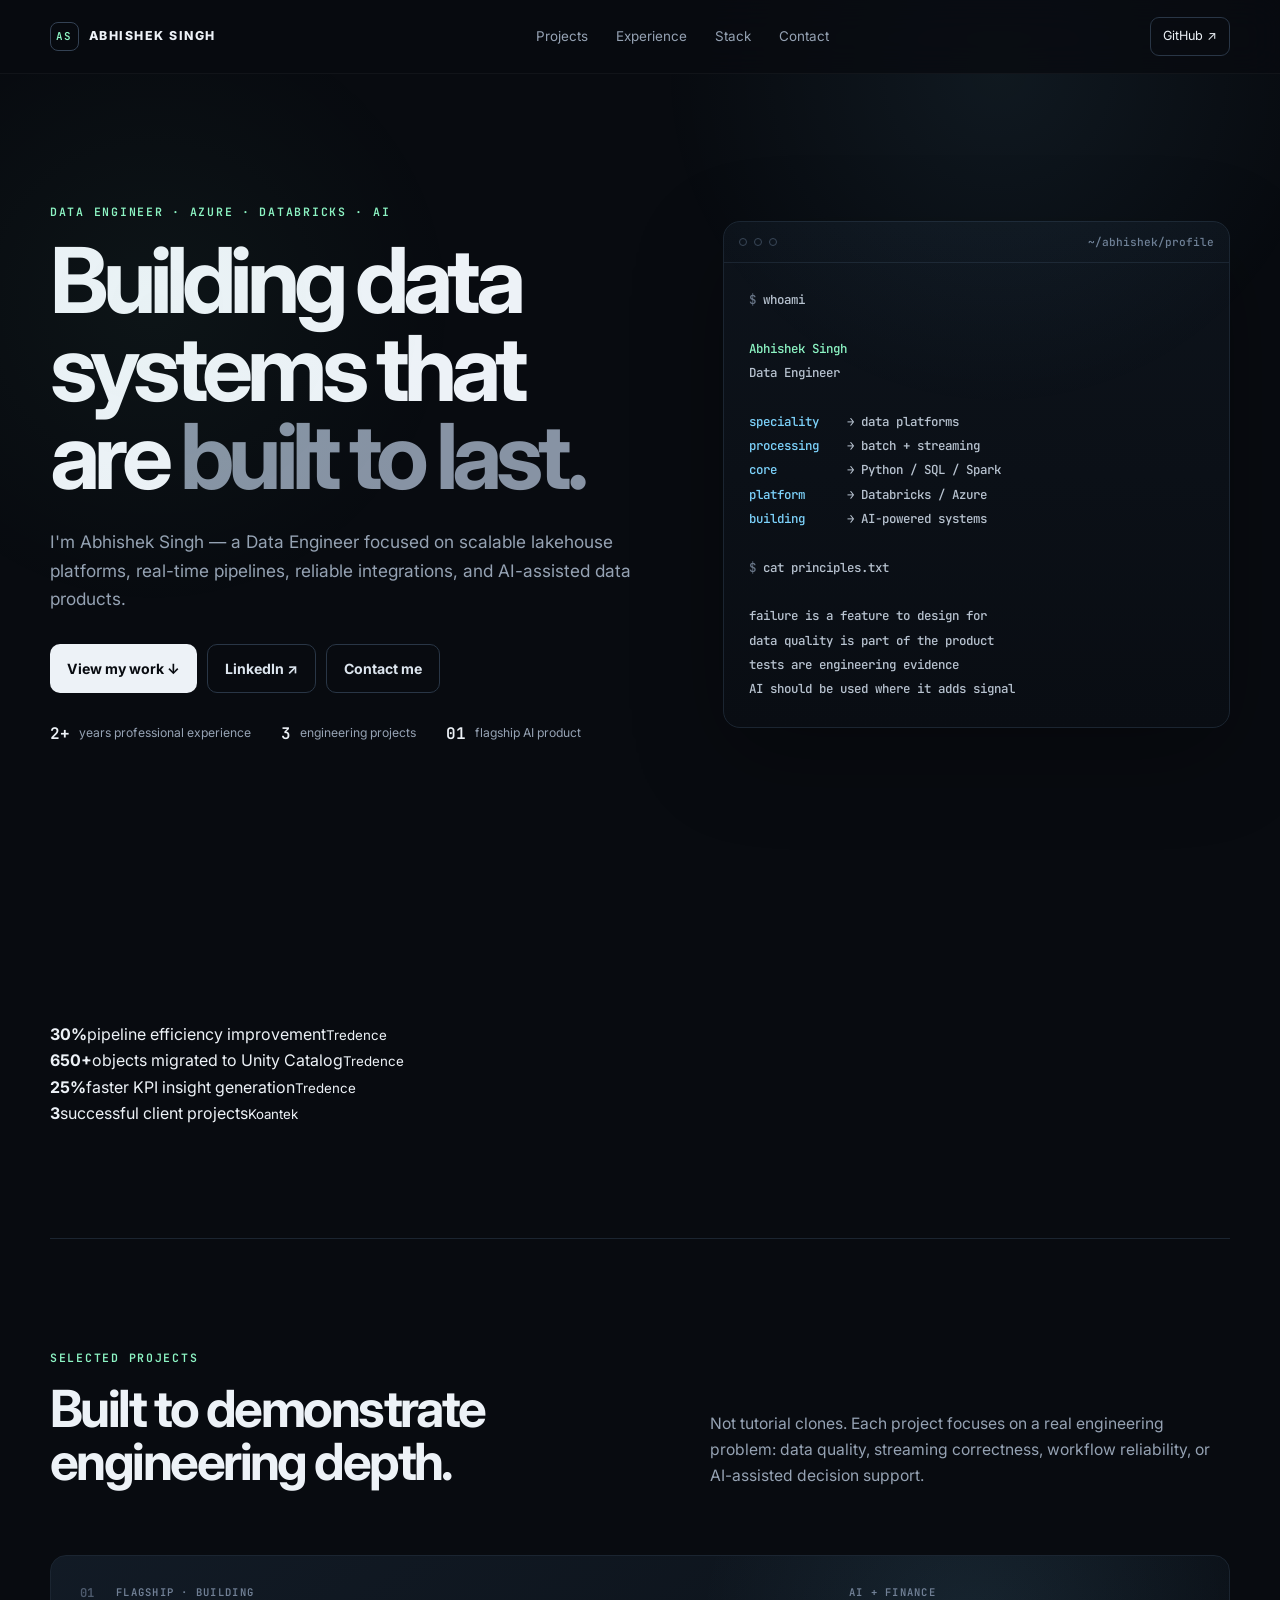
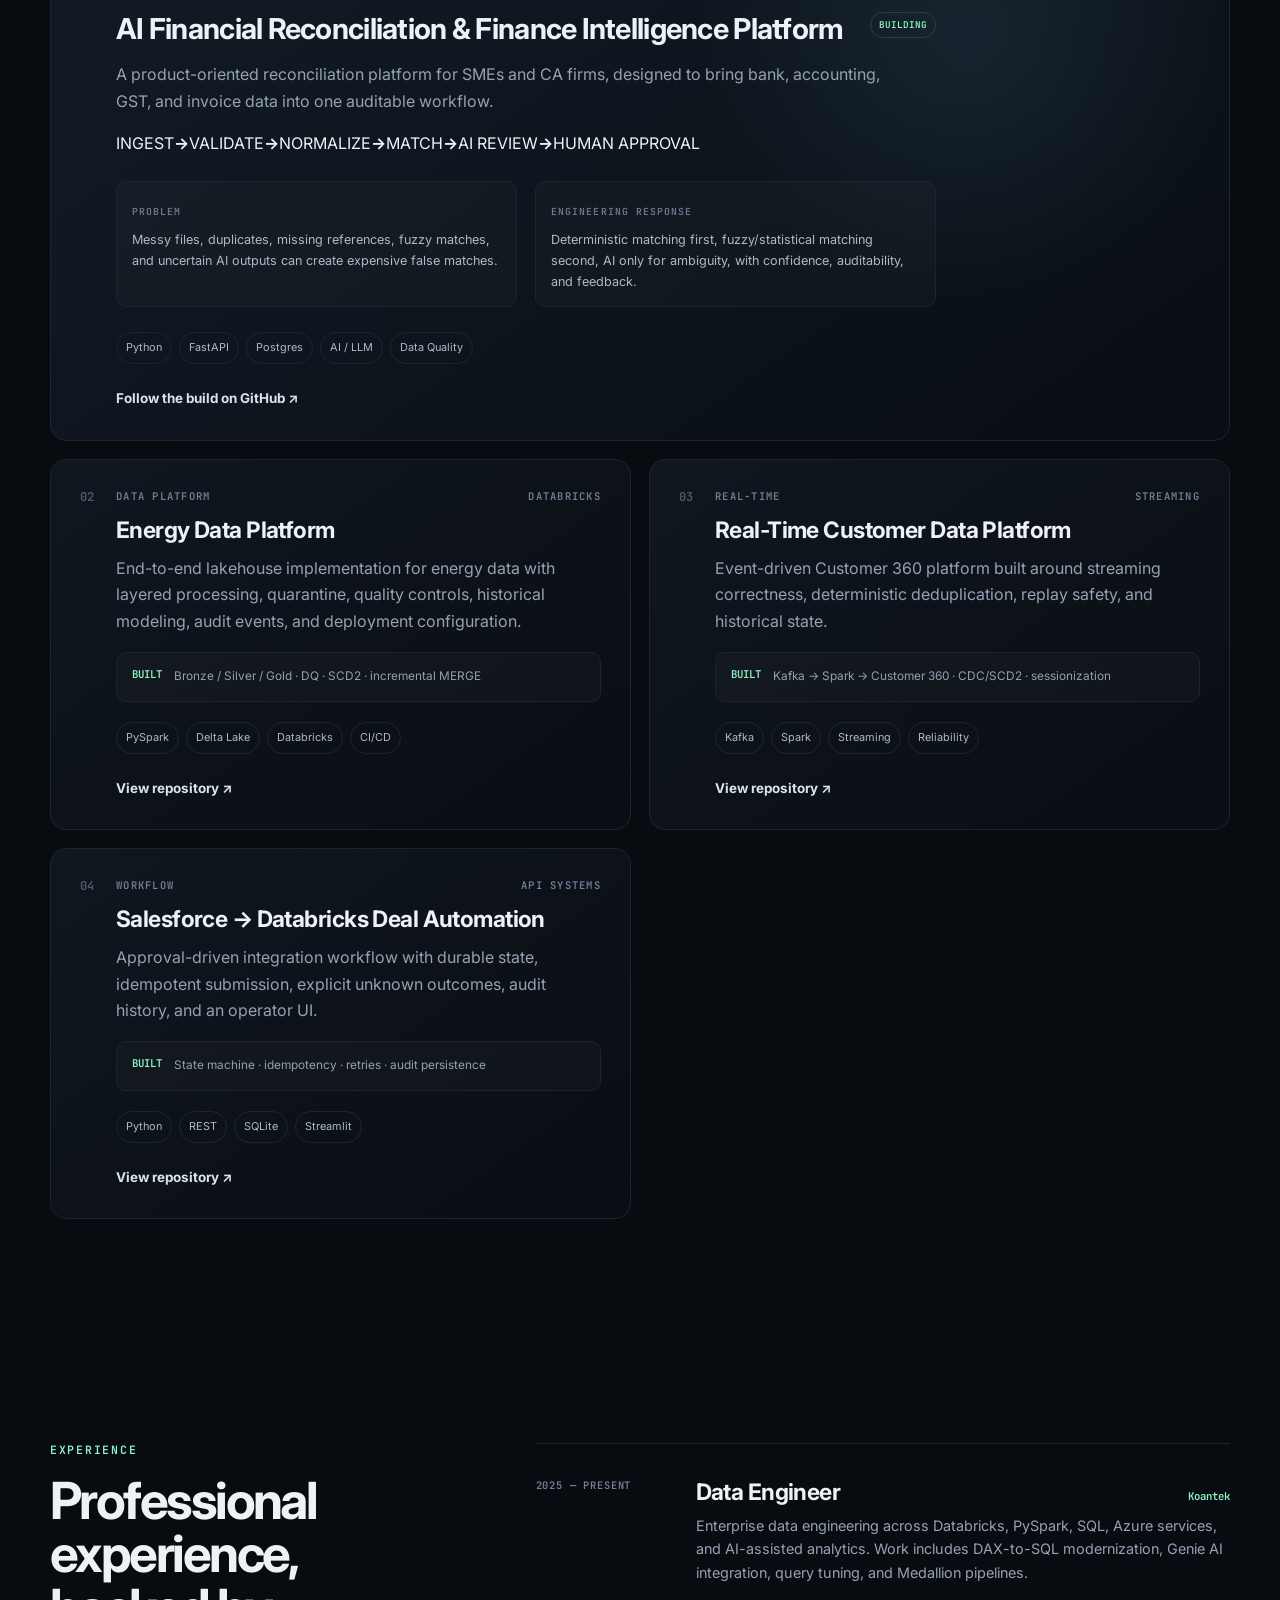
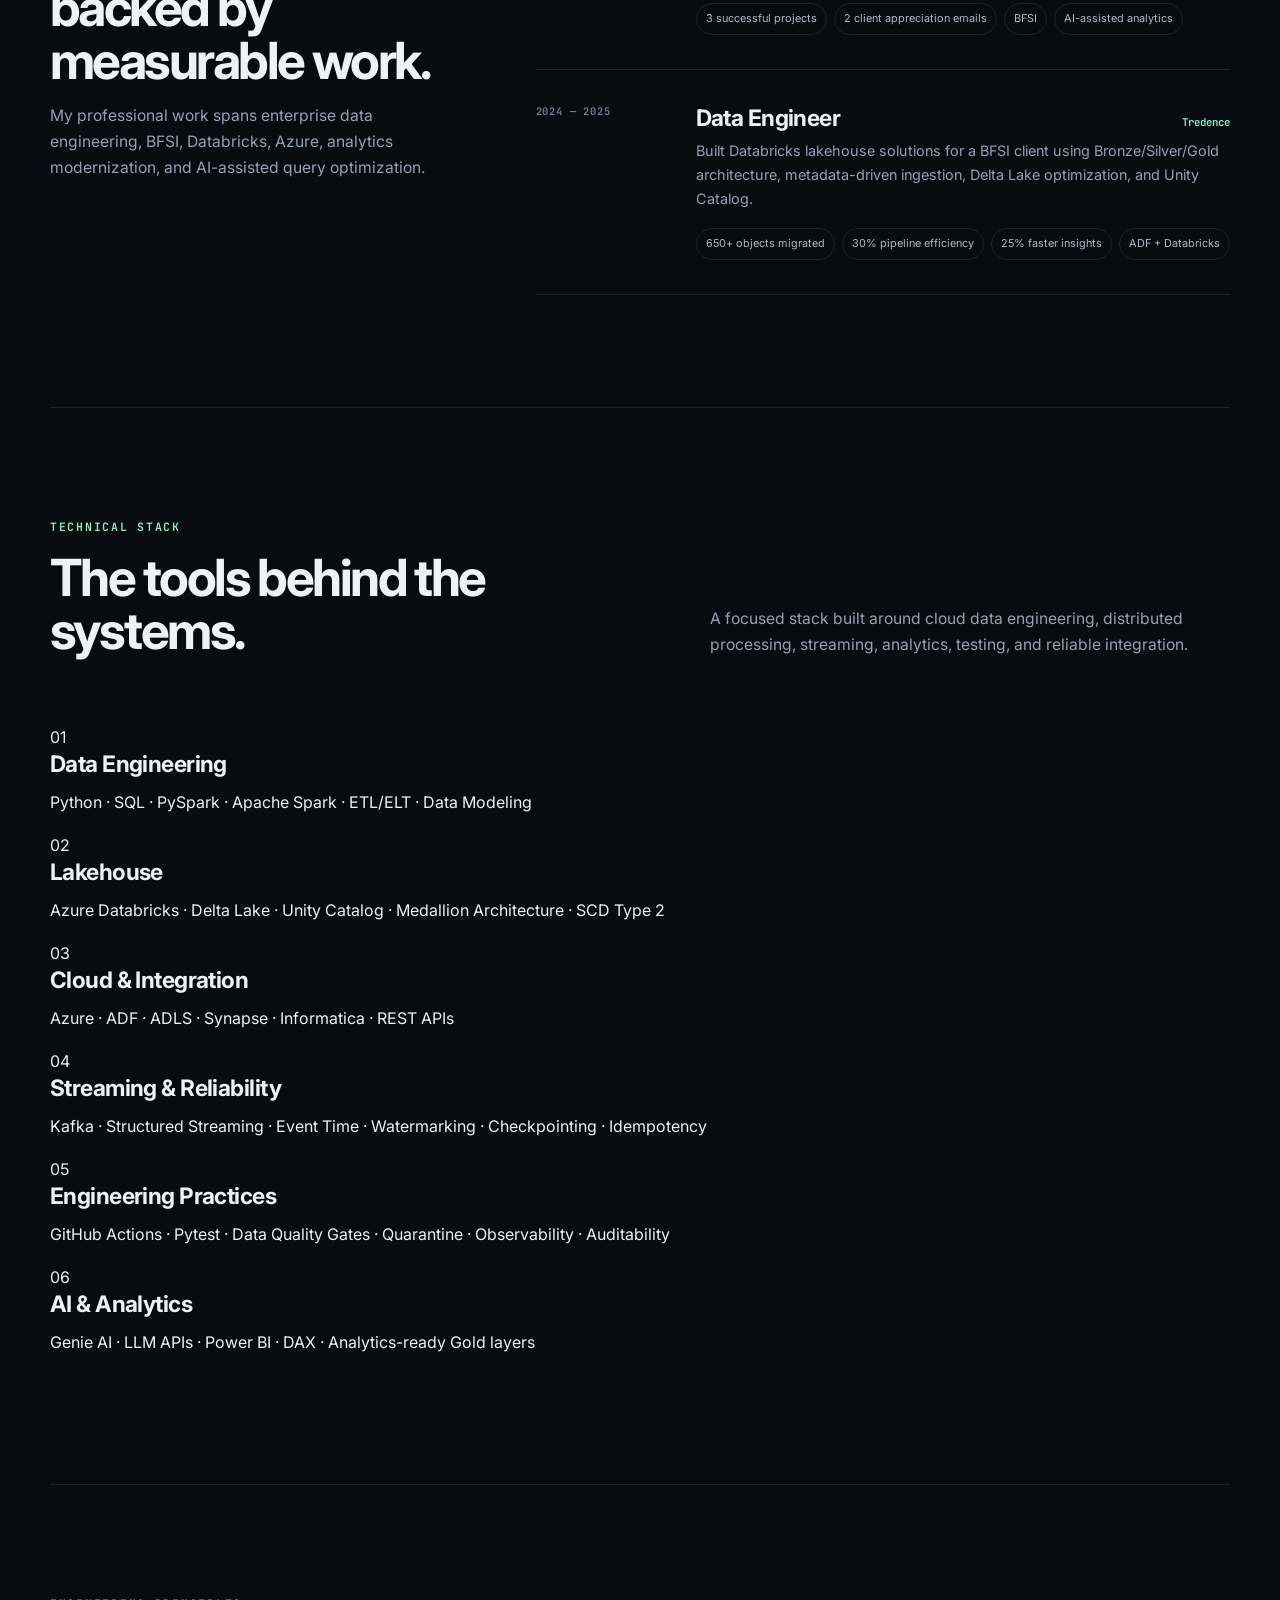
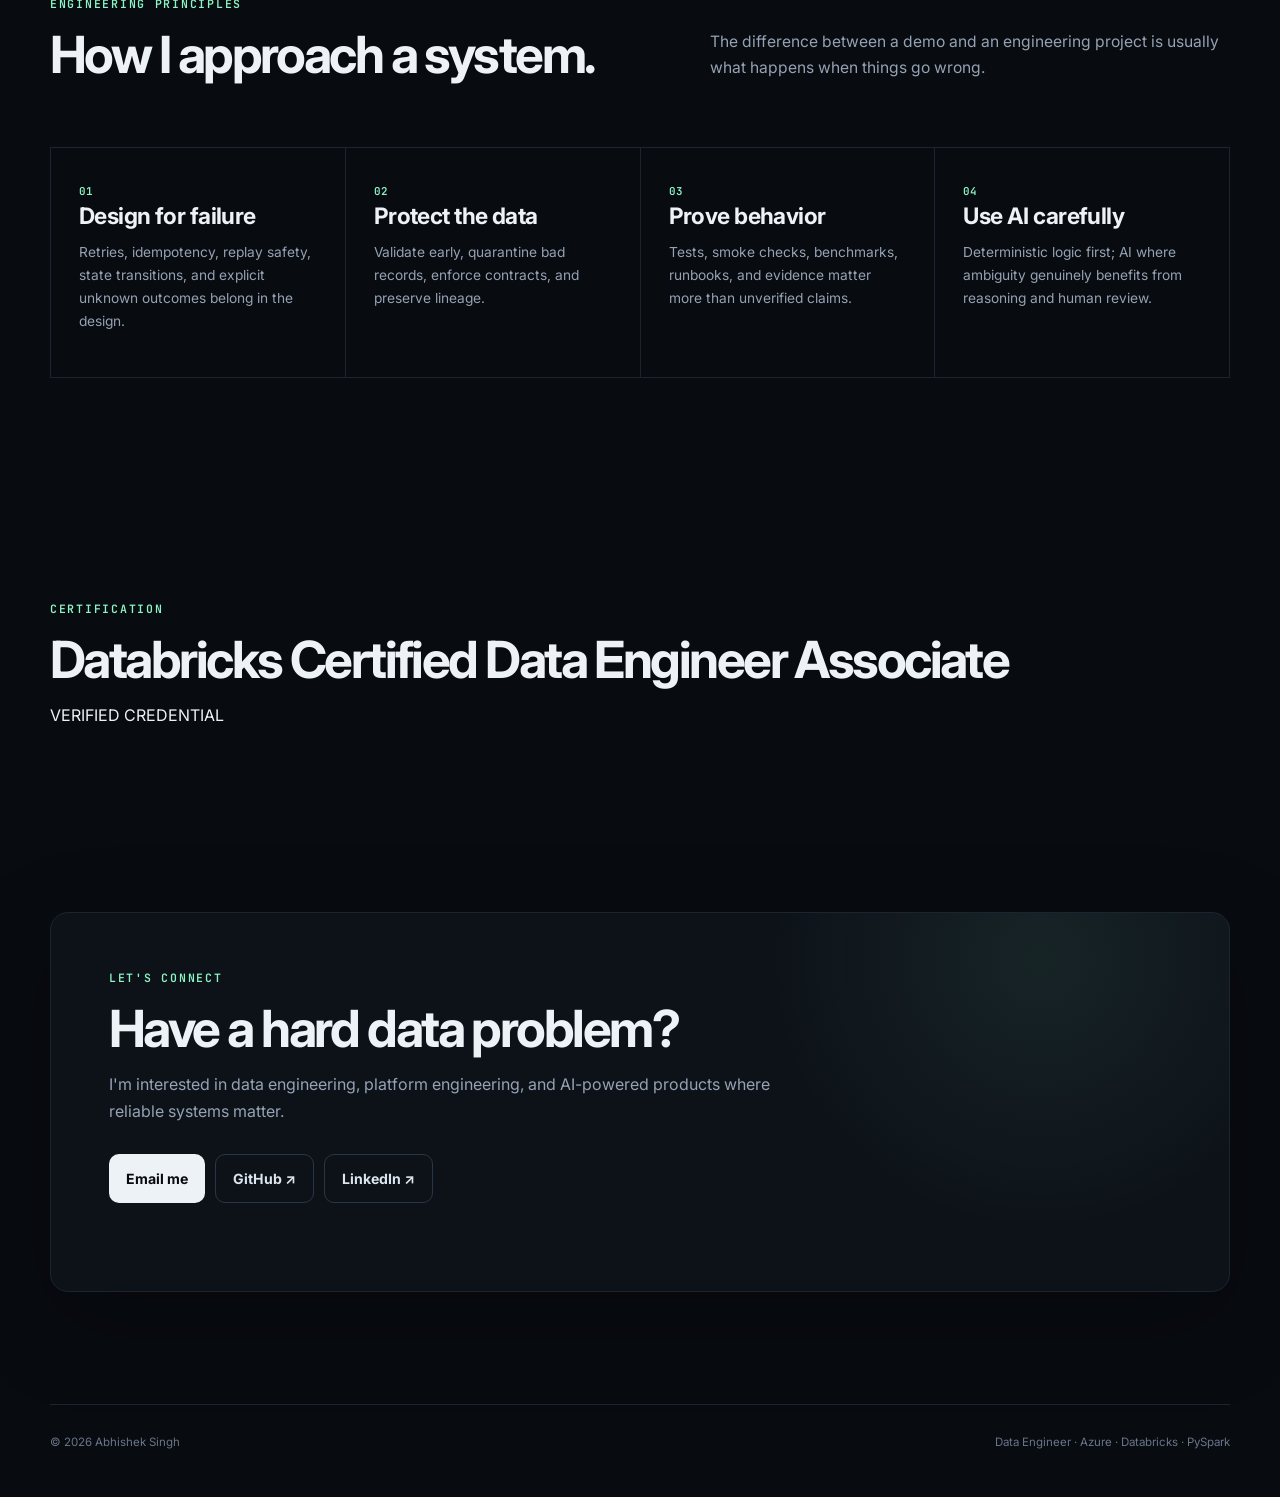
==== commit 00fc39a5: "redesign: sharpen data engineer portfolio" ====
--- a/index.html
+++ b/index.html
@@ -3,10 +3,10 @@
 <head>
 <meta charset="utf-8">
 <meta name="viewport" content="width=device-width, initial-scale=1">
-<meta name="description" content="Abhishek Singh — Data Engineer building reliable data platforms, real-time systems, and AI-powered products.">
+<meta name="description" content="Abhishek Singh — Data Engineer specializing in Azure Databricks, PySpark, real-time data platforms, and AI-powered systems.">
 <meta name="theme-color" content="#080b10">
 <meta property="og:title" content="Abhishek Singh — Data Engineer">
-<meta property="og:description" content="Data platforms, real-time systems, and AI-powered products.">
+<meta property="og:description" content="Azure Databricks · PySpark · Data Platforms · Streaming · AI">
 <meta property="og:type" content="website">
 <meta property="og:url" content="https://abhi9265.github.io/abhisheksingh.github.io/">
 <title>Abhishek Singh — Data Engineer</title>
@@ -22,9 +22,9 @@
 <header class="site-header">
   <a class="brand" href="#top" aria-label="Abhishek Singh home"><span class="brand-mark">AS</span><span>ABHISHEK SINGH</span></a>
   <nav class="nav" aria-label="Primary">
-    <a href="#work">Work</a>
+    <a href="#work">Projects</a>
     <a href="#experience">Experience</a>
-    <a href="#engineering">Engineering</a>
+    <a href="#stack">Stack</a>
     <a href="#contact">Contact</a>
   </nav>
   <a class="header-cta" href="https://github.com/abhi9265" target="_blank" rel="noreferrer">GitHub ↗</a>
@@ -33,84 +33,70 @@
 <main id="top">
 <section class="hero section">
   <div class="hero-copy">
-    <p class="eyebrow">DATA ENGINEER · PLATFORMS · AI</p>
-    <h1>Engineering reliable systems from <span>messy data.</span></h1>
-    <p class="lede">I’m Abhishek Singh. I build data platforms, real-time pipelines, and AI-powered products with a focus on reliability, data quality, and production-ready thinking.</p>
-
+    <p class="eyebrow">DATA ENGINEER · AZURE · DATABRICKS · AI</p>
+    <h1>Building data systems that are <span>built to last.</span></h1>
+    <p class="lede">I'm Abhishek Singh — a Data Engineer focused on scalable lakehouse platforms, real-time pipelines, reliable integrations, and AI-assisted data products.</p>
     <div class="hero-actions">
-      <a class="button button-primary" href="#work">Explore selected work</a>
+      <a class="button button-primary" href="#work">View my work ↓</a>
       <a class="button button-secondary" href="https://www.linkedin.com/in/abhishek-singh-b94879244" target="_blank" rel="noreferrer">LinkedIn ↗</a>
+      <a class="button button-secondary" href="mailto:singhabhi5348@gmail.com">Contact me</a>
     </div>
-
     <div class="hero-proof">
-      <div><strong>2+</strong><span>years in data engineering</span></div>
-      <div><strong>3</strong><span>deep engineering projects</span></div>
-      <div><strong>01</strong><span>flagship AI product building</span></div>
+      <div><strong>2+</strong><span>years professional experience</span></div>
+      <div><strong>3</strong><span>engineering projects</span></div>
+      <div><strong>01</strong><span>flagship AI product</span></div>
     </div>
   </div>
 
   <aside class="hero-terminal" aria-label="Engineering profile">
     <div class="terminal-top"><i></i><i></i><i></i><code>~/abhishek/profile</code></div>
-    <pre><span class="muted">$</span> cat profile.txt
+    <pre><span class="muted">$</span> whoami
 
 <span class="accent">Abhishek Singh</span>
 Data Engineer
 
-<span class="key">builds</span>       → data platforms
-<span class="key">processes</span>    → batch + streaming
-<span class="key">ships</span>         → Python / SQL / Spark
-<span class="key">works with</span>   → Databricks / Kafka / Azure
-<span class="key">explores</span>     → AI-powered systems
-
-<span class="muted">$</span> engineering_principles
-
-01  design for failure
-02  validate the data
-03  measure what matters
-04  document the evidence</pre>
+<span class="key">speciality</span>    → data platforms
+<span class="key">processing</span>    → batch + streaming
+<span class="key">core</span>          → Python / SQL / Spark
+<span class="key">platform</span>      → Databricks / Azure
+<span class="key">building</span>      → AI-powered systems
+
+<span class="muted">$</span> cat principles.txt
+
+failure is a feature to design for
+data quality is part of the product
+tests are engineering evidence
+AI should be used where it adds signal</pre>
   </aside>
 </section>
 
-<section class="section trust-strip" aria-label="Areas of focus">
-  <span>DATA ENGINEERING</span>
-  <span>REAL-TIME SYSTEMS</span>
-  <span>RELIABILITY</span>
-  <span>DATA QUALITY</span>
-  <span>AI / LLM</span>
-  <span>APIs & AUTOMATION</span>
+<section class="section impact-strip" aria-label="Professional impact">
+  <div><strong>30%</strong><span>pipeline efficiency improvement</span><small>Tredence</small></div>
+  <div><strong>650+</strong><span>objects migrated to Unity Catalog</span><small>Tredence</small></div>
+  <div><strong>25%</strong><span>faster KPI insight generation</span><small>Tredence</small></div>
+  <div><strong>3</strong><span>successful client projects</span><small>Koantek</small></div>
 </section>
 
 <section class="section section-rule" id="work">
   <div class="section-heading">
-    <div>
-      <p class="eyebrow">SELECTED WORK</p>
-      <h2>Proof over buzzwords.</h2>
-    </div>
-    <p>Four projects, each chosen to show a different engineering capability—from lakehouse foundations to streaming reliability and AI-assisted workflows.</p>
+    <div><p class="eyebrow">SELECTED PROJECTS</p><h2>Built to demonstrate engineering depth.</h2></div>
+    <p>Not tutorial clones. Each project focuses on a real engineering problem: data quality, streaming correctness, workflow reliability, or AI-assisted decision support.</p>
   </div>
 
   <div class="project-grid">
     <article class="project-card featured">
       <div class="project-index">01</div>
       <div class="project-body">
-        <div class="project-meta"><span>FLAGSHIP · BUILDING</span><span>DATA + AI</span></div>
-        <div class="project-title-row">
-          <h3>AI Financial Reconciliation & Finance Intelligence Platform</h3>
-          <span class="status-dot">BUILDING</span>
+        <div class="project-meta"><span>FLAGSHIP · BUILDING</span><span>AI + FINANCE</span></div>
+        <div class="project-title-row"><h3>AI Financial Reconciliation & Finance Intelligence Platform</h3><span class="status-dot">BUILDING</span></div>
+        <p class="project-lede">A product-oriented reconciliation platform for SMEs and CA firms, designed to bring bank, accounting, GST, and invoice data into one auditable workflow.</p>
+        <div class="architecture-line"><span>INGEST</span><b>→</b><span>VALIDATE</span><b>→</b><span>NORMALIZE</span><b>→</b><span>MATCH</span><b>→</b><span>AI REVIEW</span><b>→</b><span>HUMAN APPROVAL</span></div>
+        <div class="project-columns">
+          <div><small>PROBLEM</small><p>Messy files, duplicates, missing references, fuzzy matches, and uncertain AI outputs can create expensive false matches.</p></div>
+          <div><small>ENGINEERING RESPONSE</small><p>Deterministic matching first, fuzzy/statistical matching second, AI only for ambiguity, with confidence, auditability, and feedback.</p></div>
         </div>
-        <p class="project-lede">A product concept for SMEs and CA firms that reconciles bank, accounting, GST, and invoice data while keeping humans in control of ambiguous decisions.</p>
-
-        <div class="project-flow">
-          <span>messy sources</span><b>→</b><span>normalize</span><b>→</b><span>match</span><b>→</b><span>AI review</span><b>→</b><span>human approval</span>
-        </div>
-
-        <div class="project-columns">
-          <div><small>ENGINEERING PROBLEM</small><p>Handle inconsistent files, duplicates, missing references, fuzzy matches, and uncertain AI outputs without silently creating false matches.</p></div>
-          <div><small>DESIGN RESPONSE</small><p>Deterministic rules first, statistical/fuzzy matching second, AI only for ambiguity, with confidence, auditability, and feedback loops.</p></div>
-        </div>
-
-        <div class="tags"><span>Python</span><span>FastAPI</span><span>Postgres</span><span>AI / LLM</span><span>DQ</span></div>
-        <a class="text-link" href="https://github.com/abhi9265" target="_blank" rel="noreferrer">Architecture & build log ↗</a>
+        <div class="tags"><span>Python</span><span>FastAPI</span><span>Postgres</span><span>AI / LLM</span><span>Data Quality</span></div>
+        <a class="text-link" href="https://github.com/abhi9265" target="_blank" rel="noreferrer">Follow the build on GitHub ↗</a>
       </div>
     </article>
 
@@ -119,10 +105,10 @@
       <div class="project-body">
         <div class="project-meta"><span>DATA PLATFORM</span><span>DATABRICKS</span></div>
         <h3>Energy Data Platform</h3>
-        <p>Bronze/Silver/Gold data platform with quarantine, DQ, SCD2, incremental contracts, audit events, SLA evaluation, and environment-aware orchestration.</p>
-        <div class="project-highlight"><strong>Depth</strong><span>Data modeling · DQ · orchestration · observability</span></div>
+        <p>End-to-end lakehouse implementation for energy data with layered processing, quarantine, quality controls, historical modeling, audit events, and deployment configuration.</p>
+        <div class="project-highlight"><strong>Built</strong><span>Bronze / Silver / Gold · DQ · SCD2 · incremental MERGE</span></div>
         <div class="tags"><span>PySpark</span><span>Delta Lake</span><span>Databricks</span><span>CI/CD</span></div>
-        <a class="text-link" href="https://github.com/abhi9265/energy-data-platform-databricks" target="_blank" rel="noreferrer">Inspect repository ↗</a>
+        <a class="text-link" href="https://github.com/abhi9265/energy-data-platform-databricks" target="_blank" rel="noreferrer">View repository ↗</a>
       </div>
     </article>
 
@@ -131,33 +117,22 @@
       <div class="project-body">
         <div class="project-meta"><span>REAL-TIME</span><span>STREAMING</span></div>
         <h3>Real-Time Customer Data Platform</h3>
-        <p>Kafka → Spark Structured Streaming with deterministic deduplication, event-time watermarks, checkpoint/restart validation, and operational metrics.</p>
-        <div class="project-highlight"><strong>Depth</strong><span>Streaming correctness · replay safety · observability</span></div>
+        <p>Event-driven Customer 360 platform built around streaming correctness, deterministic deduplication, replay safety, and historical state.</p>
+        <div class="project-highlight"><strong>Built</strong><span>Kafka → Spark → Customer 360 · CDC/SCD2 · sessionization</span></div>
         <div class="tags"><span>Kafka</span><span>Spark</span><span>Streaming</span><span>Reliability</span></div>
-        <a class="text-link" href="https://github.com/abhi9265/real-time-customer-data-platform" target="_blank" rel="noreferrer">Inspect repository ↗</a>
+        <a class="text-link" href="https://github.com/abhi9265/real-time-customer-data-platform" target="_blank" rel="noreferrer">View repository ↗</a>
       </div>
     </article>
 
     <article class="project-card">
       <div class="project-index">04</div>
       <div class="project-body">
-        <div class="project-meta"><span>BUSINESS AUTOMATION</span><span>API SYSTEMS</span></div>
+        <div class="project-meta"><span>WORKFLOW</span><span>API SYSTEMS</span></div>
         <h3>Salesforce → Databricks Deal Automation</h3>
-        <p>Approval-driven workflow with deterministic eligibility, validation, durable state, idempotent submissions, audit history, and explicit handling of unknown outcomes.</p>
-        <div class="project-highlight"><strong>Depth</strong><span>Workflow state · contracts · idempotency · failure handling</span></div>
-        <div class="tags"><span>Python</span><span>REST</span><span>SQLite</span><span>Idempotency</span></div>
-        <a class="text-link" href="https://github.com/abhi9265/Salesforce-DBX-deal-automation" target="_blank" rel="noreferrer">Inspect repository ↗</a>
-      </div>
-    </article>
-
-    <article class="project-card roadmap-card">
-      <div class="project-index">05</div>
-      <div class="project-body">
-        <div class="project-meta"><span>ROADMAP</span><span>PRODUCT ENGINEERING</span></div>
-        <h3>More systems, built in public.</h3>
-        <p>The next projects will extend the portfolio into product UX, AI evaluation, platform operations, and deeper distributed-systems patterns.</p>
-        <div class="roadmap-line"><span></span><span></span><span></span></div>
-        <span class="roadmap-label">Next build → product case study</span>
+        <p>Approval-driven integration workflow with durable state, idempotent submission, explicit unknown outcomes, audit history, and an operator UI.</p>
+        <div class="project-highlight"><strong>Built</strong><span>State machine · idempotency · retries · audit persistence</span></div>
+        <div class="tags"><span>Python</span><span>REST</span><span>SQLite</span><span>Streamlit</span></div>
+        <a class="text-link" href="https://github.com/abhi9265/Salesforce-DBX-deal-automation" target="_blank" rel="noreferrer">View repository ↗</a>
       </div>
     </article>
   </div>
@@ -166,86 +141,69 @@
 <section class="section split-section" id="experience">
   <div class="section-intro sticky-intro">
     <p class="eyebrow">EXPERIENCE</p>
-    <h2>A career story that reads like an engineer’s.</h2>
-    <p>I’m interested in the layer where data engineering becomes a product: strong interfaces, observable behavior, clear failure modes, and systems that teams can operate.</p>
-  </div>
-
+    <h2>Professional experience, backed by measurable work.</h2>
+    <p>My professional work spans enterprise data engineering, BFSI, Databricks, Azure, analytics modernization, and AI-assisted query optimization.</p>
+  </div>
   <div class="timeline">
     <article class="timeline-item">
       <div class="timeline-date">2025 — PRESENT</div>
       <div>
         <div class="role-row"><h3>Data Engineer</h3><span>Koantek</span></div>
-        <p>Building and optimizing enterprise data workflows across Databricks, PySpark, SQL, Azure services, and AI-assisted analytics. Work includes DAX-to-SQL modernization, Genie AI integration, query performance tuning, and Medallion data pipelines.</p>
-        <div class="timeline-points"><span>3 successful projects</span><span>2 client appreciation emails</span><span>BFSI + platform work</span><span>30%+ efficiency impact</span></div>
+        <p>Enterprise data engineering across Databricks, PySpark, SQL, Azure services, and AI-assisted analytics. Work includes DAX-to-SQL modernization, Genie AI integration, query tuning, and Medallion pipelines.</p>
+        <div class="timeline-points"><span>3 successful projects</span><span>2 client appreciation emails</span><span>BFSI</span><span>AI-assisted analytics</span></div>
       </div>
     </article>
     <article class="timeline-item">
       <div class="timeline-date">2024 — 2025</div>
       <div>
         <div class="role-row"><h3>Data Engineer</h3><span>Tredence</span></div>
-        <p>Engineered Databricks lakehouse solutions for a BFSI client, including Bronze/Silver/Gold architecture, metadata-driven ingestion, Delta Lake optimization, and Unity Catalog migration across 650+ objects.</p>
-        <div class="timeline-points"><span>650+ objects migrated</span><span>30% pipeline efficiency</span><span>25% faster insight generation</span><span>ADF + Databricks</span></div>
-      </div>
-    </article>
-  </div>
-</section>
-
-<section class="section section-rule" id="engineering">
+        <p>Built Databricks lakehouse solutions for a BFSI client using Bronze/Silver/Gold architecture, metadata-driven ingestion, Delta Lake optimization, and Unity Catalog.</p>
+        <div class="timeline-points"><span>650+ objects migrated</span><span>30% pipeline efficiency</span><span>25% faster insights</span><span>ADF + Databricks</span></div>
+      </div>
+    </article>
+  </div>
+</section>
+
+<section class="section section-rule" id="stack">
   <div class="section-heading">
-    <div><p class="eyebrow">ENGINEERING DNA</p><h2>How I think about systems.</h2></div>
-    <p>The portfolio is intentionally built around decisions an experienced engineer would care about—not just the technologies used.</p>
-  </div>
-
+    <div><p class="eyebrow">TECHNICAL STACK</p><h2>The tools behind the systems.</h2></div>
+    <p>A focused stack built around cloud data engineering, distributed processing, streaming, analytics, testing, and reliable integration.</p>
+  </div>
+  <div class="stack-grid">
+    <article><span class="stack-number">01</span><h3>Data Engineering</h3><p>Python · SQL · PySpark · Apache Spark · ETL/ELT · Data Modeling</p></article>
+    <article><span class="stack-number">02</span><h3>Lakehouse</h3><p>Azure Databricks · Delta Lake · Unity Catalog · Medallion Architecture · SCD Type 2</p></article>
+    <article><span class="stack-number">03</span><h3>Cloud & Integration</h3><p>Azure · ADF · ADLS · Synapse · Informatica · REST APIs</p></article>
+    <article><span class="stack-number">04</span><h3>Streaming & Reliability</h3><p>Kafka · Structured Streaming · Event Time · Watermarking · Checkpointing · Idempotency</p></article>
+    <article><span class="stack-number">05</span><h3>Engineering Practices</h3><p>GitHub Actions · Pytest · Data Quality Gates · Quarantine · Observability · Auditability</p></article>
+    <article><span class="stack-number">06</span><h3>AI & Analytics</h3><p>Genie AI · LLM APIs · Power BI · DAX · Analytics-ready Gold layers</p></article>
+  </div>
+</section>
+
+<section class="section section-rule">
+  <div class="section-heading">
+    <div><p class="eyebrow">ENGINEERING PRINCIPLES</p><h2>How I approach a system.</h2></div>
+    <p>The difference between a demo and an engineering project is usually what happens when things go wrong.</p>
+  </div>
   <div class="principles-grid">
-    <article><span>01</span><h3>Design for failure</h3><p>Retries, idempotency, replay safety, state transitions, and explicit unknown outcomes belong in the architecture.</p></article>
-    <article><span>02</span><h3>Protect the data</h3><p>Validation, quarantine, contracts, schema expectations, and lineage prevent bad input from becoming bad business output.</p></article>
-    <article><span>03</span><h3>Prove behavior</h3><p>Tests, benchmarks, smoke checks, runbooks, and runtime evidence are more valuable than unverified architecture claims.</p></article>
-    <article><span>04</span><h3>Build for the user</h3><p>A technically elegant pipeline has limited value until a real workflow becomes faster, safer, or easier to operate.</p></article>
-  </div>
-</section>
-
-<section class="section section-rule" id="credentials">
-  <div class="section-heading">
-    <div><p class="eyebrow">CREDENTIALS</p><h2>Proof of the fundamentals.</h2></div>
-    <p>Professional certifications that complement hands-on engineering work across data platforms, cloud workflows, and analytics.</p>
-  </div>
-  <div class="principles-grid credentials-grid">
-    <article><span>01</span><h3>Databricks Certified Data Engineer Associate</h3><p>Professional certification focused on building and operating data engineering solutions on Databricks.</p></article>
-    <article><span>02</span><h3>Data Science Specialization</h3><p>University of Michigan · Foundations in data science and applied analytics.</p></article>
-    <article><span>03</span><h3>DSA in Python</h3><p>University of Michigan · Data structures and algorithmic problem solving.</p></article>
-    <article><span>04</span><h3>SQL & Python</h3><p>Foundational certifications covering practical SQL and Python skills.</p></article>
-  </div>
-</section>
-
-<section class="section capability-section">
-  <div class="capability-panel">
-    <div>
-      <p class="eyebrow">CURRENT TOOLKIT</p>
-      <h2>Deep where it matters. Curious everywhere else.</h2>
-      <p>My core stack centers on Python, SQL, Spark, Databricks, cloud data workflows, streaming, APIs, and AI-assisted systems.</p>
-    </div>
-    <div class="tool-cloud">
-      <span>Python</span><span>SQL</span><span>PySpark</span><span>Apache Spark</span><span>Databricks</span><span>Delta Lake</span><span>Kafka</span><span>Azure</span><span>ADF</span><span>FastAPI</span><span>GitHub Actions</span><span>Postgres</span><span>Power BI / DAX</span><span>LLM APIs</span>
-    </div>
-  </div>
-</section>
-
-<section class="section notes-section">
-  <div class="notes-card">
-    <div>
-      <p class="eyebrow">OPEN ENGINEERING NOTES</p>
-      <h2>I’m building a portfolio of decisions, not just projects.</h2>
-      <p>As the projects evolve, this space will document architecture choices, trade-offs, failure scenarios, benchmarks, and what changed after testing.</p>
-    </div>
-    <span class="notes-status">COMING NEXT</span>
+    <article><span>01</span><h3>Design for failure</h3><p>Retries, idempotency, replay safety, state transitions, and explicit unknown outcomes belong in the design.</p></article>
+    <article><span>02</span><h3>Protect the data</h3><p>Validate early, quarantine bad records, enforce contracts, and preserve lineage.</p></article>
+    <article><span>03</span><h3>Prove behavior</h3><p>Tests, smoke checks, benchmarks, runbooks, and evidence matter more than unverified claims.</p></article>
+    <article><span>04</span><h3>Use AI carefully</h3><p>Deterministic logic first; AI where ambiguity genuinely benefits from reasoning and human review.</p></article>
+  </div>
+</section>
+
+<section class="section credentials-section">
+  <div class="credentials-bar">
+    <div><p class="eyebrow">CERTIFICATION</p><h2>Databricks Certified Data Engineer Associate</h2></div>
+    <span>VERIFIED CREDENTIAL</span>
   </div>
 </section>
 
 <section class="section contact-section" id="contact">
   <div class="contact-card">
-    <p class="eyebrow">LET’S CONNECT</p>
-    <h2>Good systems start with good problems.</h2>
-    <p>Open to conversations around data engineering, platform engineering, AI-powered products, and teams solving meaningful technical problems.</p>
+    <p class="eyebrow">LET'S CONNECT</p>
+    <h2>Have a hard data problem?</h2>
+    <p>I'm interested in data engineering, platform engineering, and AI-powered products where reliable systems matter.</p>
     <div class="hero-actions">
       <a class="button button-primary" href="mailto:singhabhi5348@gmail.com">Email me</a>
       <a class="button button-secondary" href="https://github.com/abhi9265" target="_blank" rel="noreferrer">GitHub ↗</a>
@@ -257,9 +215,8 @@
 
 <footer class="site-footer">
   <span>© 2026 Abhishek Singh</span>
-  <span>Data Engineer · Building in public</span>
+  <span>Data Engineer · Azure · Databricks · PySpark</span>
 </footer>
-
 <script src="script.js"></script>
 </body>
 </html>
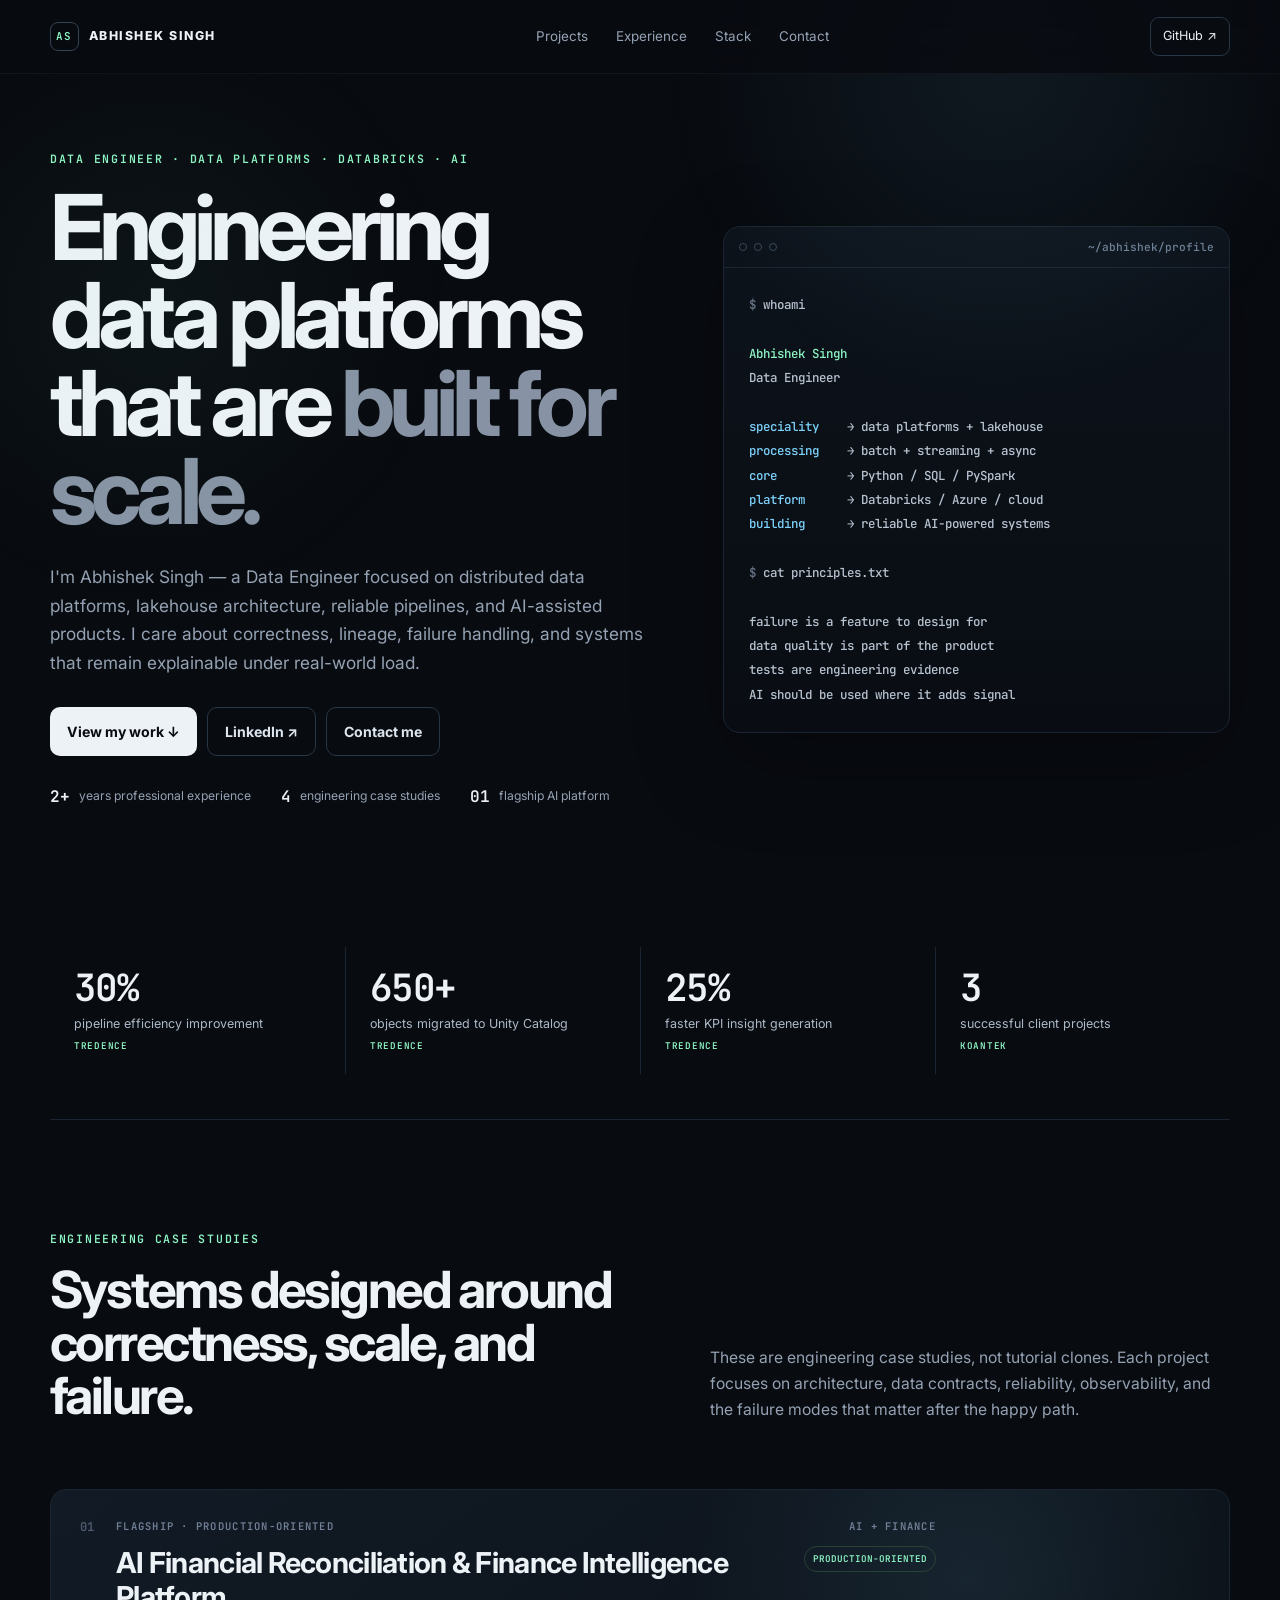
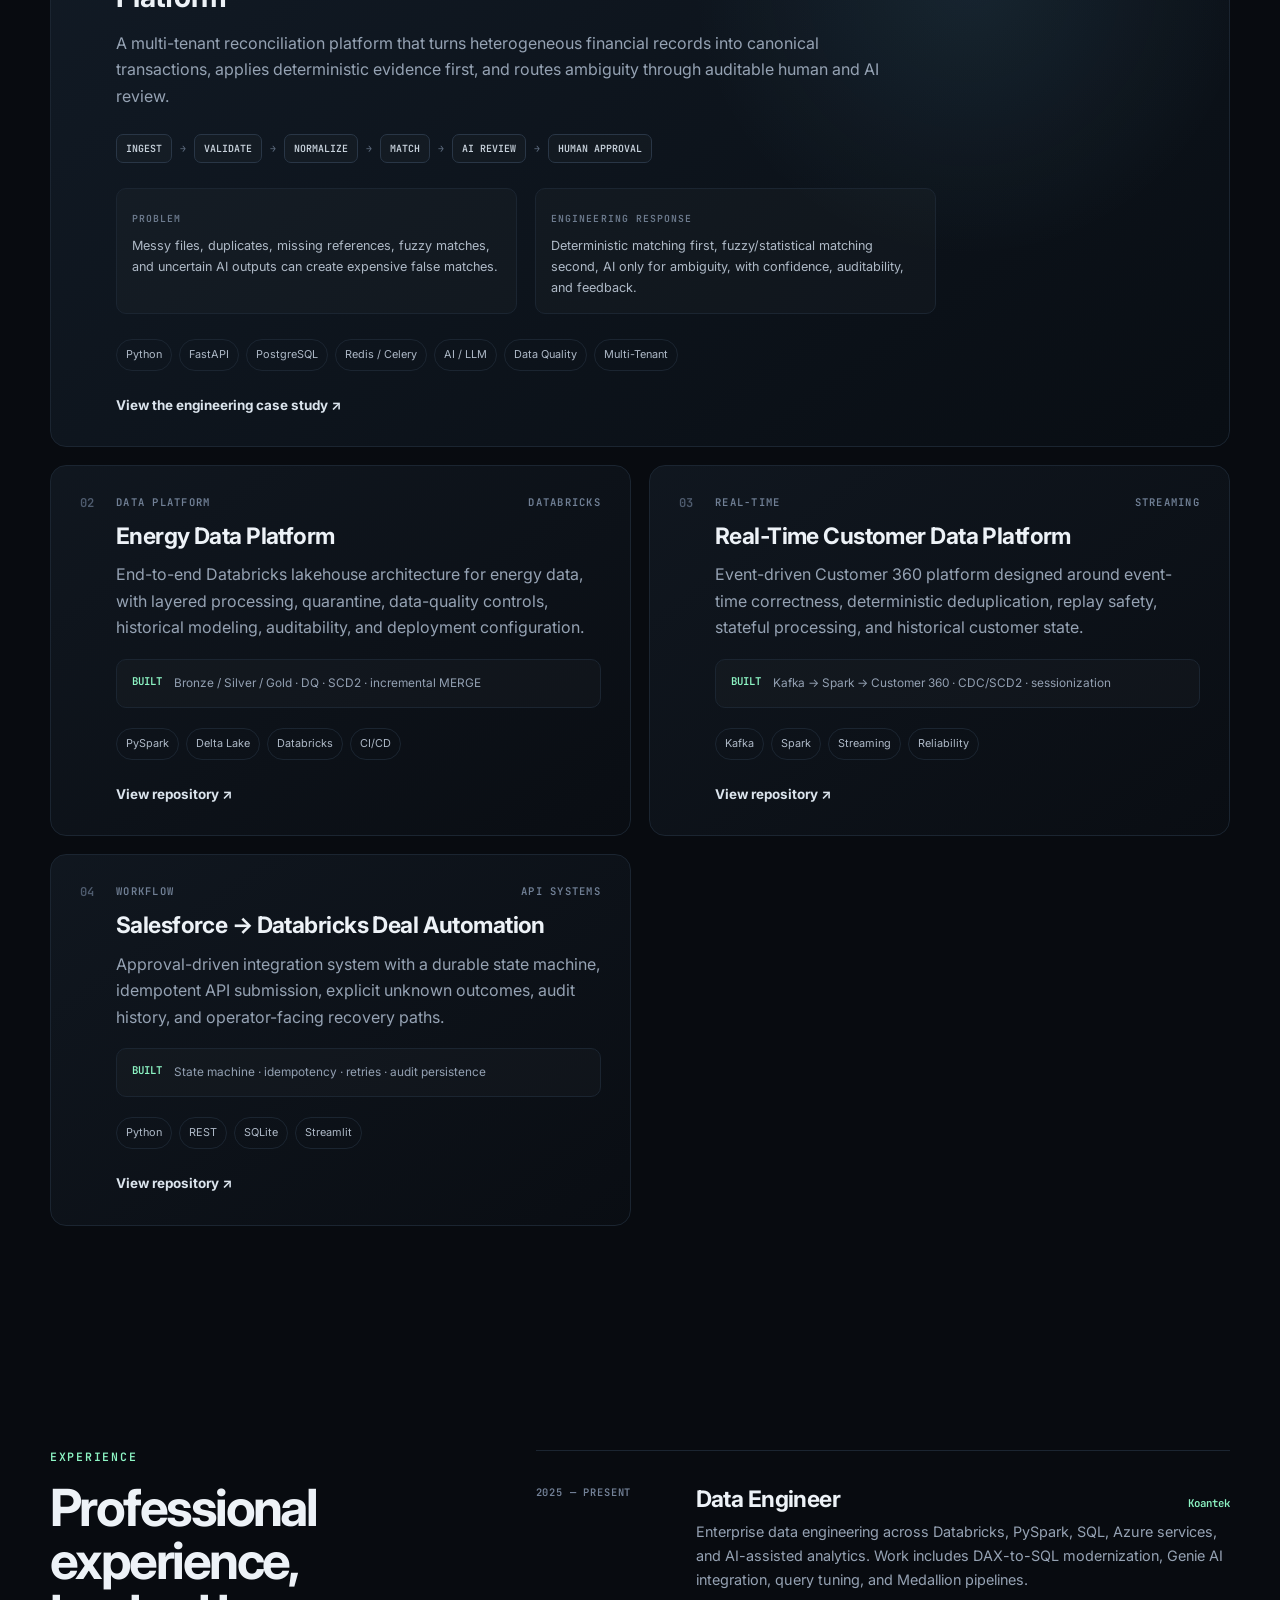
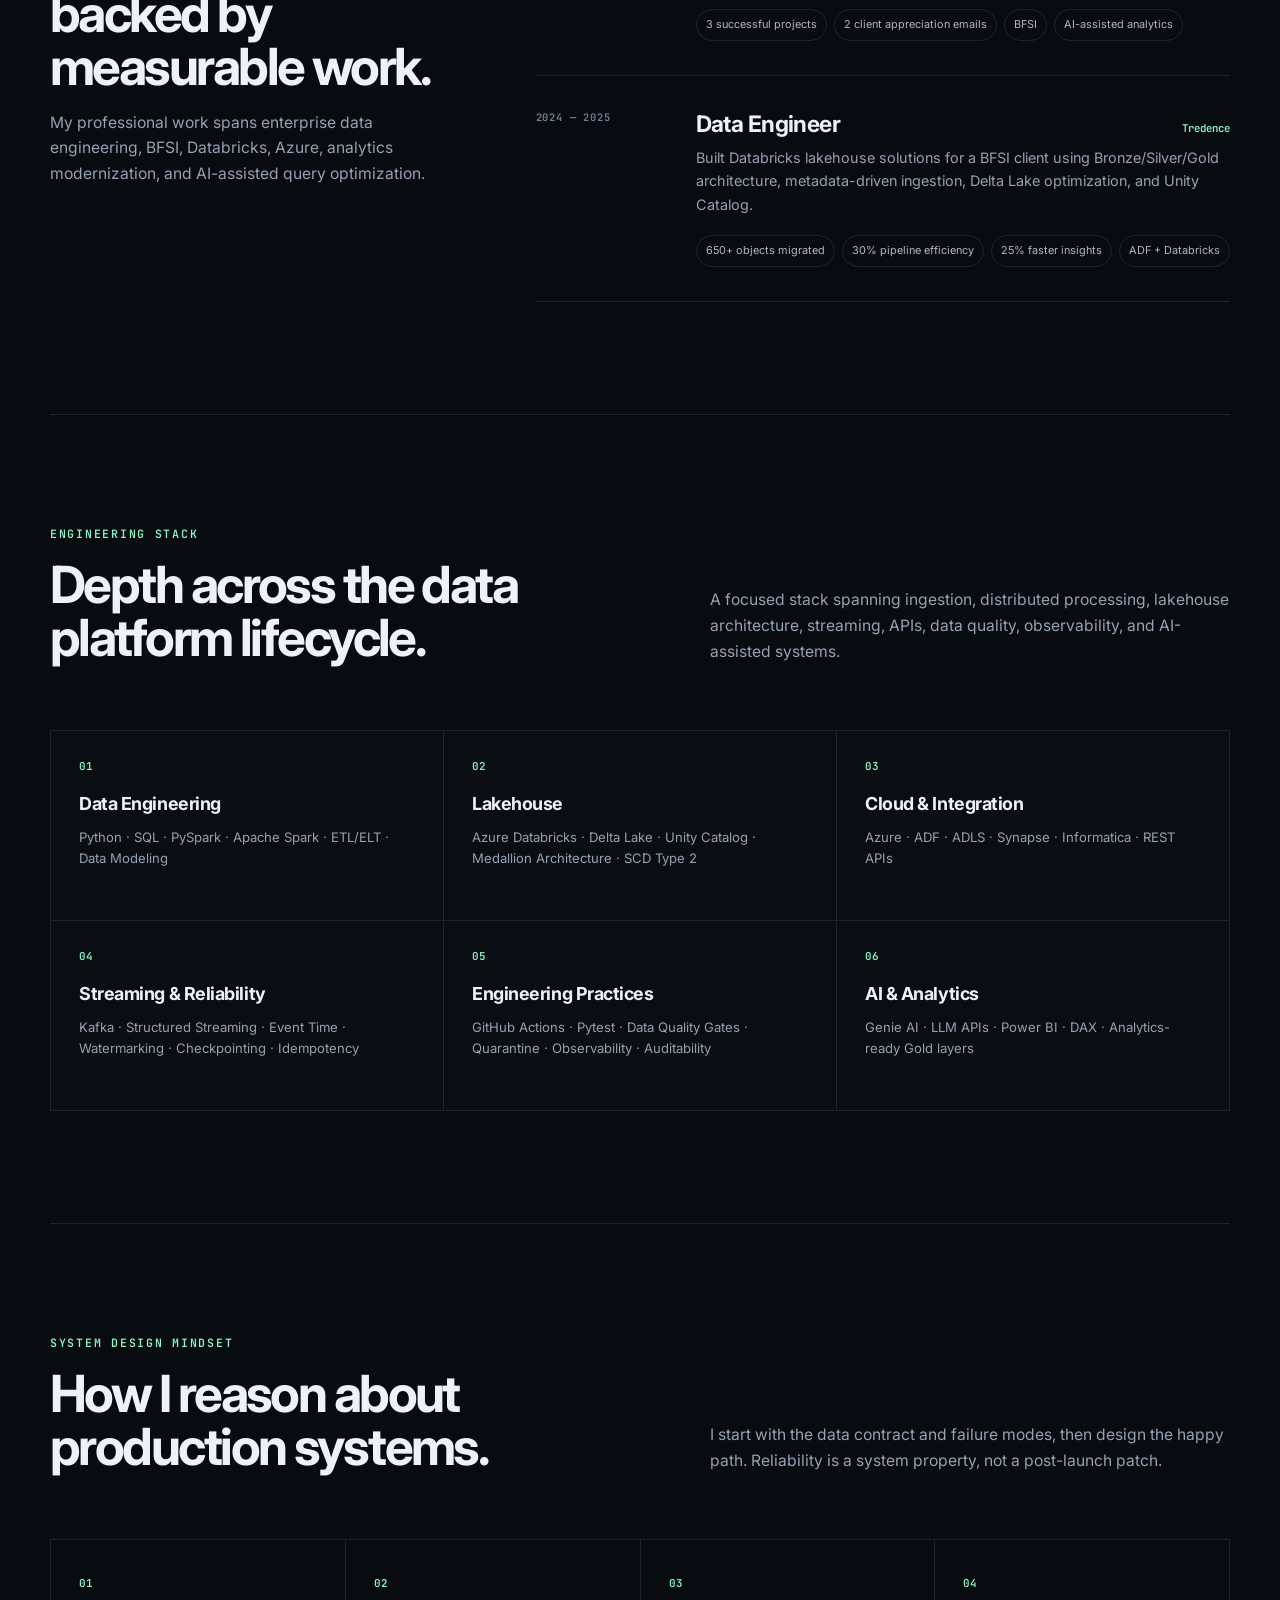
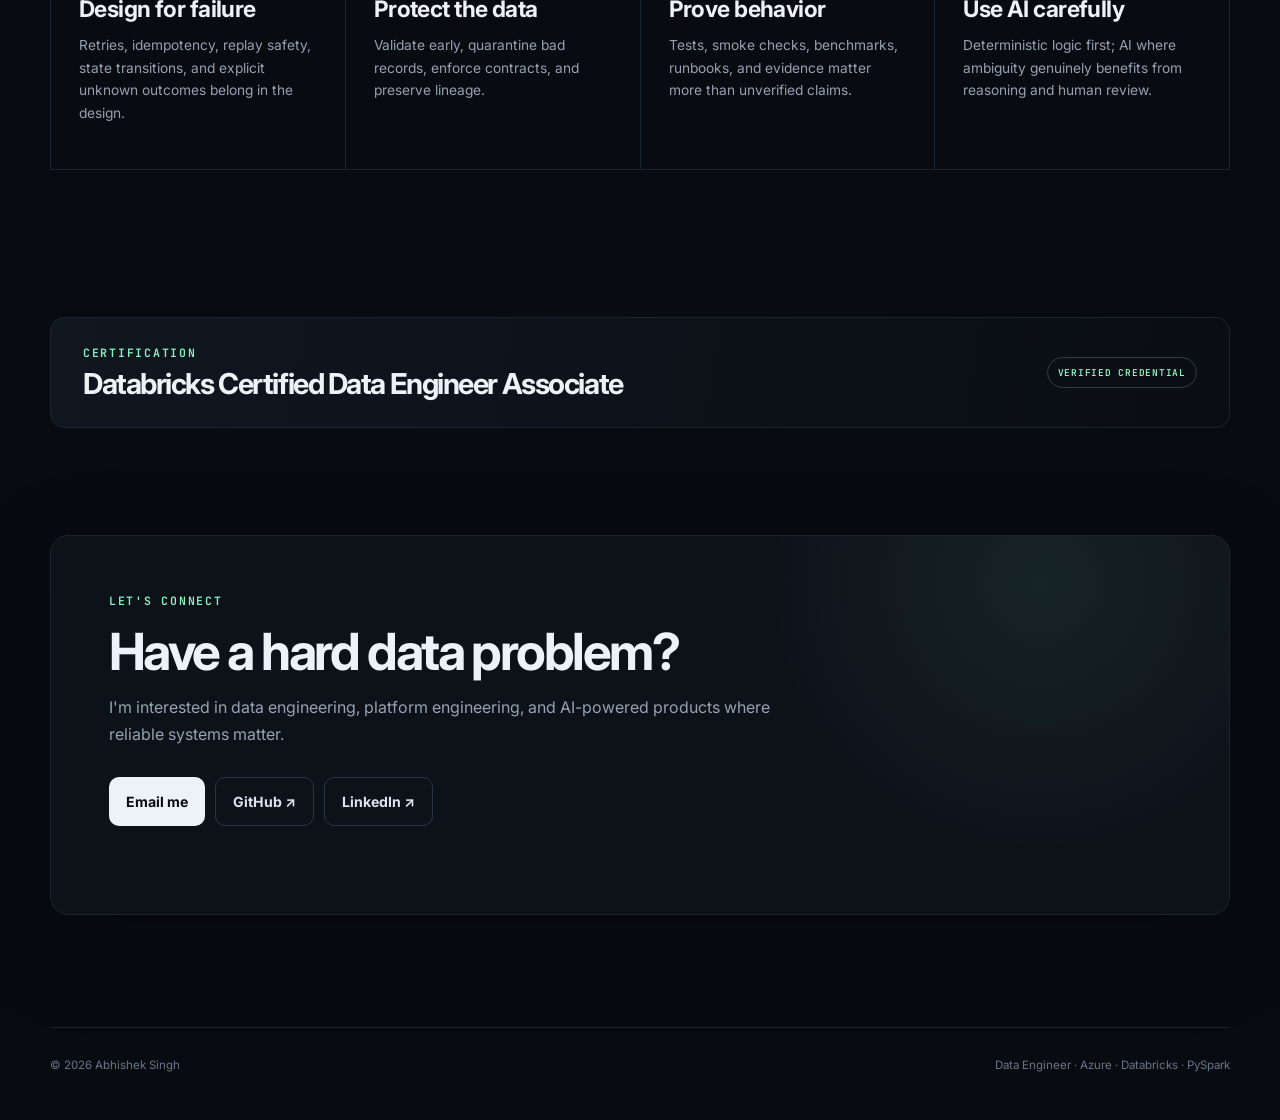
==== commit dfeee213: "Elevate portfolio positioning for senior data engineering roles" ====
--- a/index.html
+++ b/index.html
@@ -33,9 +33,9 @@
 <main id="top">
 <section class="hero section">
   <div class="hero-copy">
-    <p class="eyebrow">DATA ENGINEER · AZURE · DATABRICKS · AI</p>
-    <h1>Building data systems that are <span>built to last.</span></h1>
-    <p class="lede">I'm Abhishek Singh — a Data Engineer focused on scalable lakehouse platforms, real-time pipelines, reliable integrations, and AI-assisted data products.</p>
+    <p class="eyebrow">DATA ENGINEER · DATA PLATFORMS · DATABRICKS · AI</p>
+    <h1>Engineering data platforms that are <span>built for scale.</span></h1>
+    <p class="lede">I'm Abhishek Singh — a Data Engineer focused on distributed data platforms, lakehouse architecture, reliable pipelines, and AI-assisted products. I care about correctness, lineage, failure handling, and systems that remain explainable under real-world load.</p>
     <div class="hero-actions">
       <a class="button button-primary" href="#work">View my work ↓</a>
       <a class="button button-secondary" href="https://www.linkedin.com/in/abhishek-singh-b94879244" target="_blank" rel="noreferrer">LinkedIn ↗</a>
@@ -43,8 +43,8 @@
     </div>
     <div class="hero-proof">
       <div><strong>2+</strong><span>years professional experience</span></div>
-      <div><strong>3</strong><span>engineering projects</span></div>
-      <div><strong>01</strong><span>flagship AI product</span></div>
+      <div><strong>4</strong><span>engineering case studies</span></div>
+      <div><strong>01</strong><span>flagship AI platform</span></div>
     </div>
   </div>
 
@@ -55,11 +55,11 @@
 <span class="accent">Abhishek Singh</span>
 Data Engineer
 
-<span class="key">speciality</span>    → data platforms
-<span class="key">processing</span>    → batch + streaming
-<span class="key">core</span>          → Python / SQL / Spark
-<span class="key">platform</span>      → Databricks / Azure
-<span class="key">building</span>      → AI-powered systems
+<span class="key">speciality</span>    → data platforms + lakehouse
+<span class="key">processing</span>    → batch + streaming + async
+<span class="key">core</span>          → Python / SQL / PySpark
+<span class="key">platform</span>      → Databricks / Azure / cloud
+<span class="key">building</span>      → reliable AI-powered systems
 
 <span class="muted">$</span> cat principles.txt
 
@@ -79,24 +79,24 @@
 
 <section class="section section-rule" id="work">
   <div class="section-heading">
-    <div><p class="eyebrow">SELECTED PROJECTS</p><h2>Built to demonstrate engineering depth.</h2></div>
-    <p>Not tutorial clones. Each project focuses on a real engineering problem: data quality, streaming correctness, workflow reliability, or AI-assisted decision support.</p>
+    <div><p class="eyebrow">ENGINEERING CASE STUDIES</p><h2>Systems designed around correctness, scale, and failure.</h2></div>
+    <p>These are engineering case studies, not tutorial clones. Each project focuses on architecture, data contracts, reliability, observability, and the failure modes that matter after the happy path.</p>
   </div>
 
   <div class="project-grid">
     <article class="project-card featured">
       <div class="project-index">01</div>
       <div class="project-body">
-        <div class="project-meta"><span>FLAGSHIP · BUILDING</span><span>AI + FINANCE</span></div>
-        <div class="project-title-row"><h3>AI Financial Reconciliation & Finance Intelligence Platform</h3><span class="status-dot">BUILDING</span></div>
-        <p class="project-lede">A product-oriented reconciliation platform for SMEs and CA firms, designed to bring bank, accounting, GST, and invoice data into one auditable workflow.</p>
+        <div class="project-meta"><span>FLAGSHIP · PRODUCTION-ORIENTED</span><span>AI + FINANCE</span></div>
+        <div class="project-title-row"><h3>AI Financial Reconciliation & Finance Intelligence Platform</h3><span class="status-dot">PRODUCTION-ORIENTED</span></div>
+        <p class="project-lede">A multi-tenant reconciliation platform that turns heterogeneous financial records into canonical transactions, applies deterministic evidence first, and routes ambiguity through auditable human and AI review.</p>
         <div class="architecture-line"><span>INGEST</span><b>→</b><span>VALIDATE</span><b>→</b><span>NORMALIZE</span><b>→</b><span>MATCH</span><b>→</b><span>AI REVIEW</span><b>→</b><span>HUMAN APPROVAL</span></div>
         <div class="project-columns">
           <div><small>PROBLEM</small><p>Messy files, duplicates, missing references, fuzzy matches, and uncertain AI outputs can create expensive false matches.</p></div>
           <div><small>ENGINEERING RESPONSE</small><p>Deterministic matching first, fuzzy/statistical matching second, AI only for ambiguity, with confidence, auditability, and feedback.</p></div>
         </div>
-        <div class="tags"><span>Python</span><span>FastAPI</span><span>Postgres</span><span>AI / LLM</span><span>Data Quality</span></div>
-        <a class="text-link" href="https://github.com/abhi9265" target="_blank" rel="noreferrer">Follow the build on GitHub ↗</a>
+        <div class="tags"><span>Python</span><span>FastAPI</span><span>PostgreSQL</span><span>Redis / Celery</span><span>AI / LLM</span><span>Data Quality</span><span>Multi-Tenant</span></div>
+        <a class="text-link" href="https://github.com/abhi9265/ai-financial-reconciliation-platform" target="_blank" rel="noreferrer">View the engineering case study ↗</a>
       </div>
     </article>
 
@@ -105,7 +105,7 @@
       <div class="project-body">
         <div class="project-meta"><span>DATA PLATFORM</span><span>DATABRICKS</span></div>
         <h3>Energy Data Platform</h3>
-        <p>End-to-end lakehouse implementation for energy data with layered processing, quarantine, quality controls, historical modeling, audit events, and deployment configuration.</p>
+        <p>End-to-end Databricks lakehouse architecture for energy data, with layered processing, quarantine, data-quality controls, historical modeling, auditability, and deployment configuration.</p>
         <div class="project-highlight"><strong>Built</strong><span>Bronze / Silver / Gold · DQ · SCD2 · incremental MERGE</span></div>
         <div class="tags"><span>PySpark</span><span>Delta Lake</span><span>Databricks</span><span>CI/CD</span></div>
         <a class="text-link" href="https://github.com/abhi9265/energy-data-platform-databricks" target="_blank" rel="noreferrer">View repository ↗</a>
@@ -117,7 +117,7 @@
       <div class="project-body">
         <div class="project-meta"><span>REAL-TIME</span><span>STREAMING</span></div>
         <h3>Real-Time Customer Data Platform</h3>
-        <p>Event-driven Customer 360 platform built around streaming correctness, deterministic deduplication, replay safety, and historical state.</p>
+        <p>Event-driven Customer 360 platform designed around event-time correctness, deterministic deduplication, replay safety, stateful processing, and historical customer state.</p>
         <div class="project-highlight"><strong>Built</strong><span>Kafka → Spark → Customer 360 · CDC/SCD2 · sessionization</span></div>
         <div class="tags"><span>Kafka</span><span>Spark</span><span>Streaming</span><span>Reliability</span></div>
         <a class="text-link" href="https://github.com/abhi9265/real-time-customer-data-platform" target="_blank" rel="noreferrer">View repository ↗</a>
@@ -129,7 +129,7 @@
       <div class="project-body">
         <div class="project-meta"><span>WORKFLOW</span><span>API SYSTEMS</span></div>
         <h3>Salesforce → Databricks Deal Automation</h3>
-        <p>Approval-driven integration workflow with durable state, idempotent submission, explicit unknown outcomes, audit history, and an operator UI.</p>
+        <p>Approval-driven integration system with a durable state machine, idempotent API submission, explicit unknown outcomes, audit history, and operator-facing recovery paths.</p>
         <div class="project-highlight"><strong>Built</strong><span>State machine · idempotency · retries · audit persistence</span></div>
         <div class="tags"><span>Python</span><span>REST</span><span>SQLite</span><span>Streamlit</span></div>
         <a class="text-link" href="https://github.com/abhi9265/Salesforce-DBX-deal-automation" target="_blank" rel="noreferrer">View repository ↗</a>
@@ -166,8 +166,8 @@
 
 <section class="section section-rule" id="stack">
   <div class="section-heading">
-    <div><p class="eyebrow">TECHNICAL STACK</p><h2>The tools behind the systems.</h2></div>
-    <p>A focused stack built around cloud data engineering, distributed processing, streaming, analytics, testing, and reliable integration.</p>
+    <div><p class="eyebrow">ENGINEERING STACK</p><h2>Depth across the data platform lifecycle.</h2></div>
+    <p>A focused stack spanning ingestion, distributed processing, lakehouse architecture, streaming, APIs, data quality, observability, and AI-assisted systems.</p>
   </div>
   <div class="stack-grid">
     <article><span class="stack-number">01</span><h3>Data Engineering</h3><p>Python · SQL · PySpark · Apache Spark · ETL/ELT · Data Modeling</p></article>
@@ -181,8 +181,8 @@
 
 <section class="section section-rule">
   <div class="section-heading">
-    <div><p class="eyebrow">ENGINEERING PRINCIPLES</p><h2>How I approach a system.</h2></div>
-    <p>The difference between a demo and an engineering project is usually what happens when things go wrong.</p>
+    <div><p class="eyebrow">SYSTEM DESIGN MINDSET</p><h2>How I reason about production systems.</h2></div>
+    <p>I start with the data contract and failure modes, then design the happy path. Reliability is a system property, not a post-launch patch.</p>
   </div>
   <div class="principles-grid">
     <article><span>01</span><h3>Design for failure</h3><p>Retries, idempotency, replay safety, state transitions, and explicit unknown outcomes belong in the design.</p></article>
--- a/styles.css
+++ b/styles.css
@@ -110,3 +110,39 @@
   .site-footer{width:calc(100% - 32px);flex-direction:column}
 }
 @media (prefers-reduced-motion:reduce){html{scroll-behavior:auto}.project-card,.button{transition:none}}
+
+/* Portfolio v2 additions */
+.impact-strip{display:grid;grid-template-columns:repeat(4,1fr);gap:0;padding-top:28px;padding-bottom:45px}
+.impact-strip>div{padding:22px 24px;border-left:1px solid var(--line)}
+.impact-strip>div:first-child{border-left:0}
+.impact-strip strong{display:block;color:var(--text);font:600 clamp(1.65rem,3vw,2.35rem)/1 "JetBrains Mono",monospace;letter-spacing:-.04em}
+.impact-strip span{display:block;margin-top:8px;color:#aeb9c7;font-size:.78rem;line-height:1.45}
+.impact-strip small{display:block;margin-top:7px;color:var(--accent);font:600 .58rem "JetBrains Mono",monospace;letter-spacing:.08em;text-transform:uppercase}
+.architecture-line{display:flex;flex-wrap:wrap;align-items:center;gap:8px;margin:25px 0;color:#c8d2dc;font:600 .62rem "JetBrains Mono",monospace}
+.architecture-line span{padding:7px 9px;border:1px solid var(--line-2);border-radius:7px;background:rgba(255,255,255,.02)}
+.architecture-line b{color:#5f6d80}
+.stack-grid{display:grid;grid-template-columns:repeat(3,1fr);border-top:1px solid var(--line);border-left:1px solid var(--line)}
+.stack-grid article{min-height:190px;padding:28px;border-right:1px solid var(--line);border-bottom:1px solid var(--line);background:rgba(255,255,255,.008)}
+.stack-number{display:block;margin-bottom:20px;color:var(--accent);font:600 .68rem "JetBrains Mono",monospace}
+.stack-grid h3{font-size:1.12rem}
+.stack-grid p{margin:0;color:var(--muted);font-size:.82rem;line-height:1.65}
+.credentials-section{padding-top:35px;padding-bottom:35px}
+.credentials-bar{display:flex;align-items:center;justify-content:space-between;gap:30px;padding:28px 32px;border:1px solid var(--line);border-radius:14px;background:linear-gradient(100deg,rgba(16,23,31,.96),rgba(10,14,20,.96))}
+.credentials-bar .eyebrow{margin-bottom:9px}
+.credentials-bar h2{margin:0;font-size:clamp(1.25rem,2.3vw,1.8rem)}
+.credentials-bar>span{flex:0 0 auto;padding:8px 10px;border:1px solid #294236;border-radius:999px;color:var(--accent);font:600 .59rem "JetBrains Mono",monospace;letter-spacing:.08em}
+@media (max-width:980px){
+  .impact-strip{grid-template-columns:repeat(2,1fr)}
+  .impact-strip>div:nth-child(3){border-left:0;border-top:1px solid var(--line)}
+  .impact-strip>div:nth-child(4){border-top:1px solid var(--line)}
+  .stack-grid{grid-template-columns:repeat(2,1fr)}
+}
+@media (max-width:700px){
+  .impact-strip{grid-template-columns:1fr 1fr;padding-top:18px}
+  .impact-strip>div{padding:18px 14px}
+  .architecture-line{gap:5px}
+  .architecture-line span{padding:6px 7px}
+  .stack-grid{grid-template-columns:1fr}
+  .credentials-bar{display:block;padding:24px}
+  .credentials-bar>span{display:inline-block;margin-top:16px}
+}
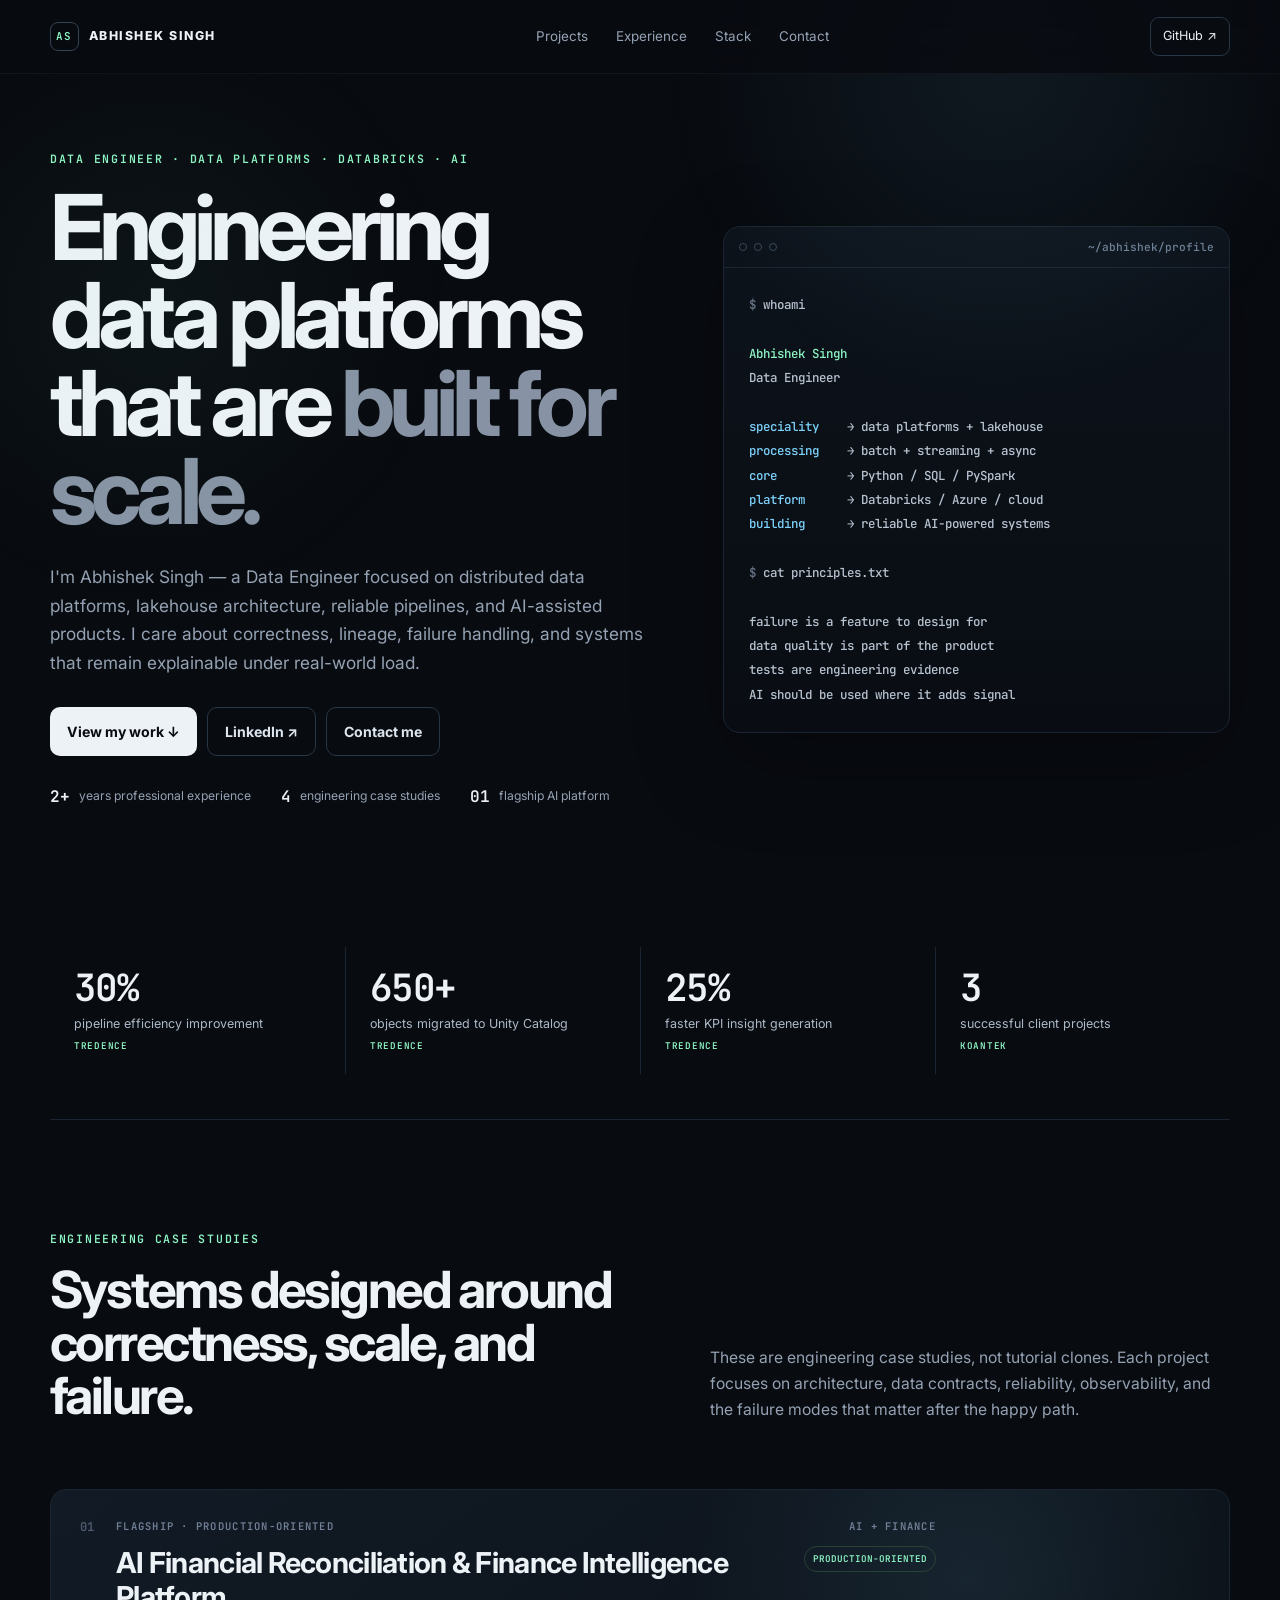
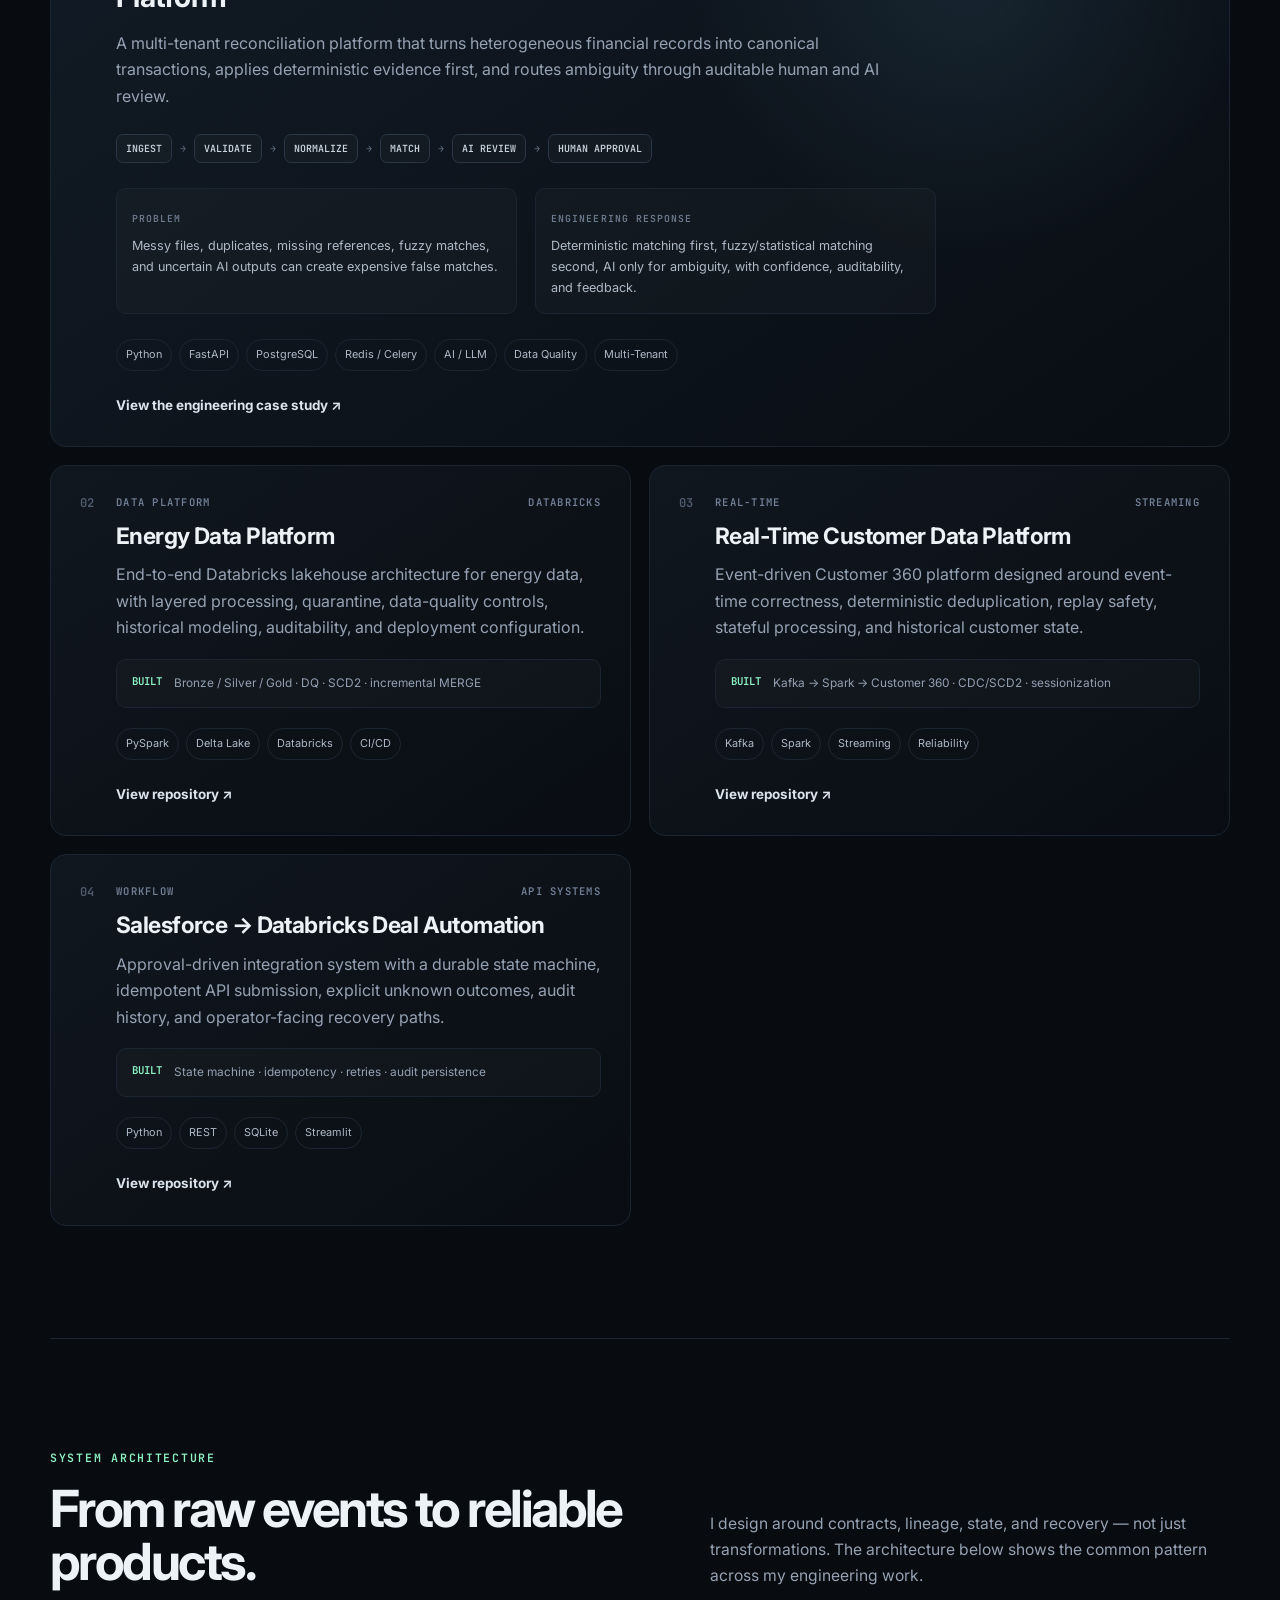
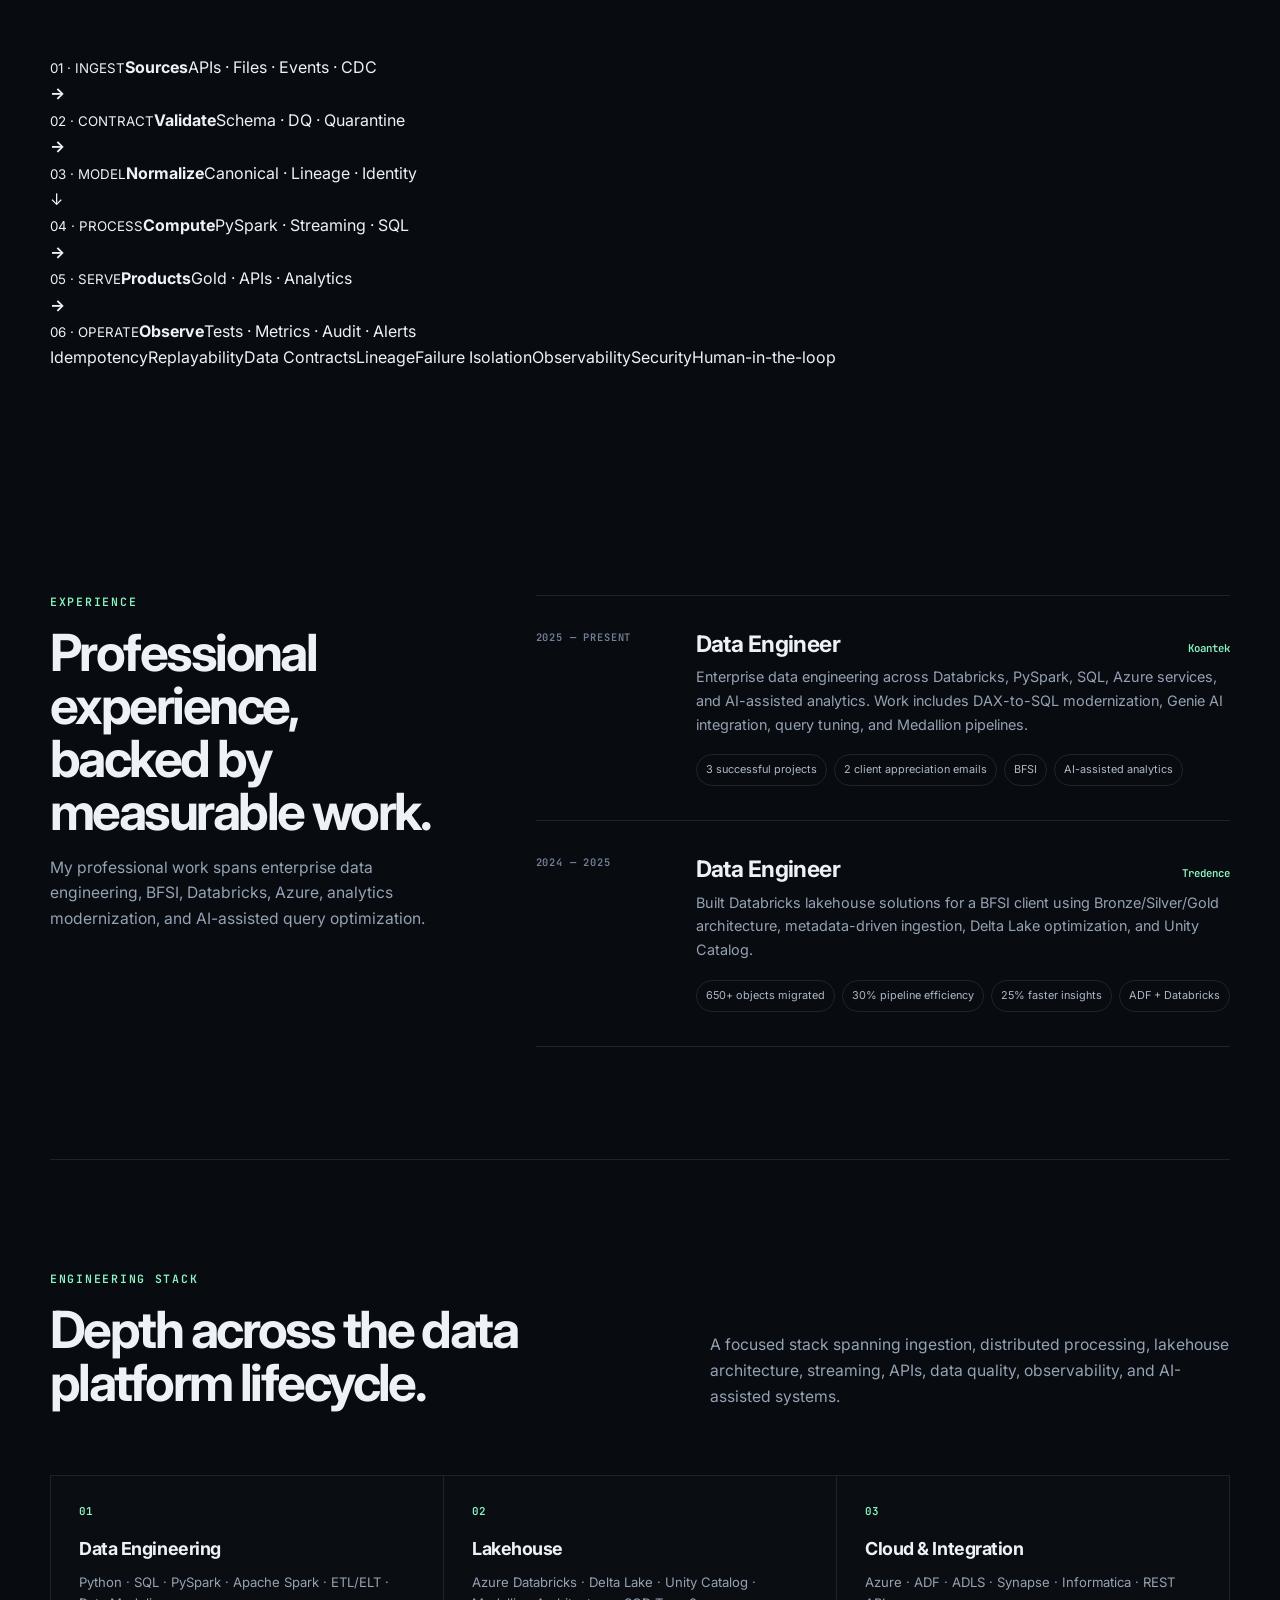
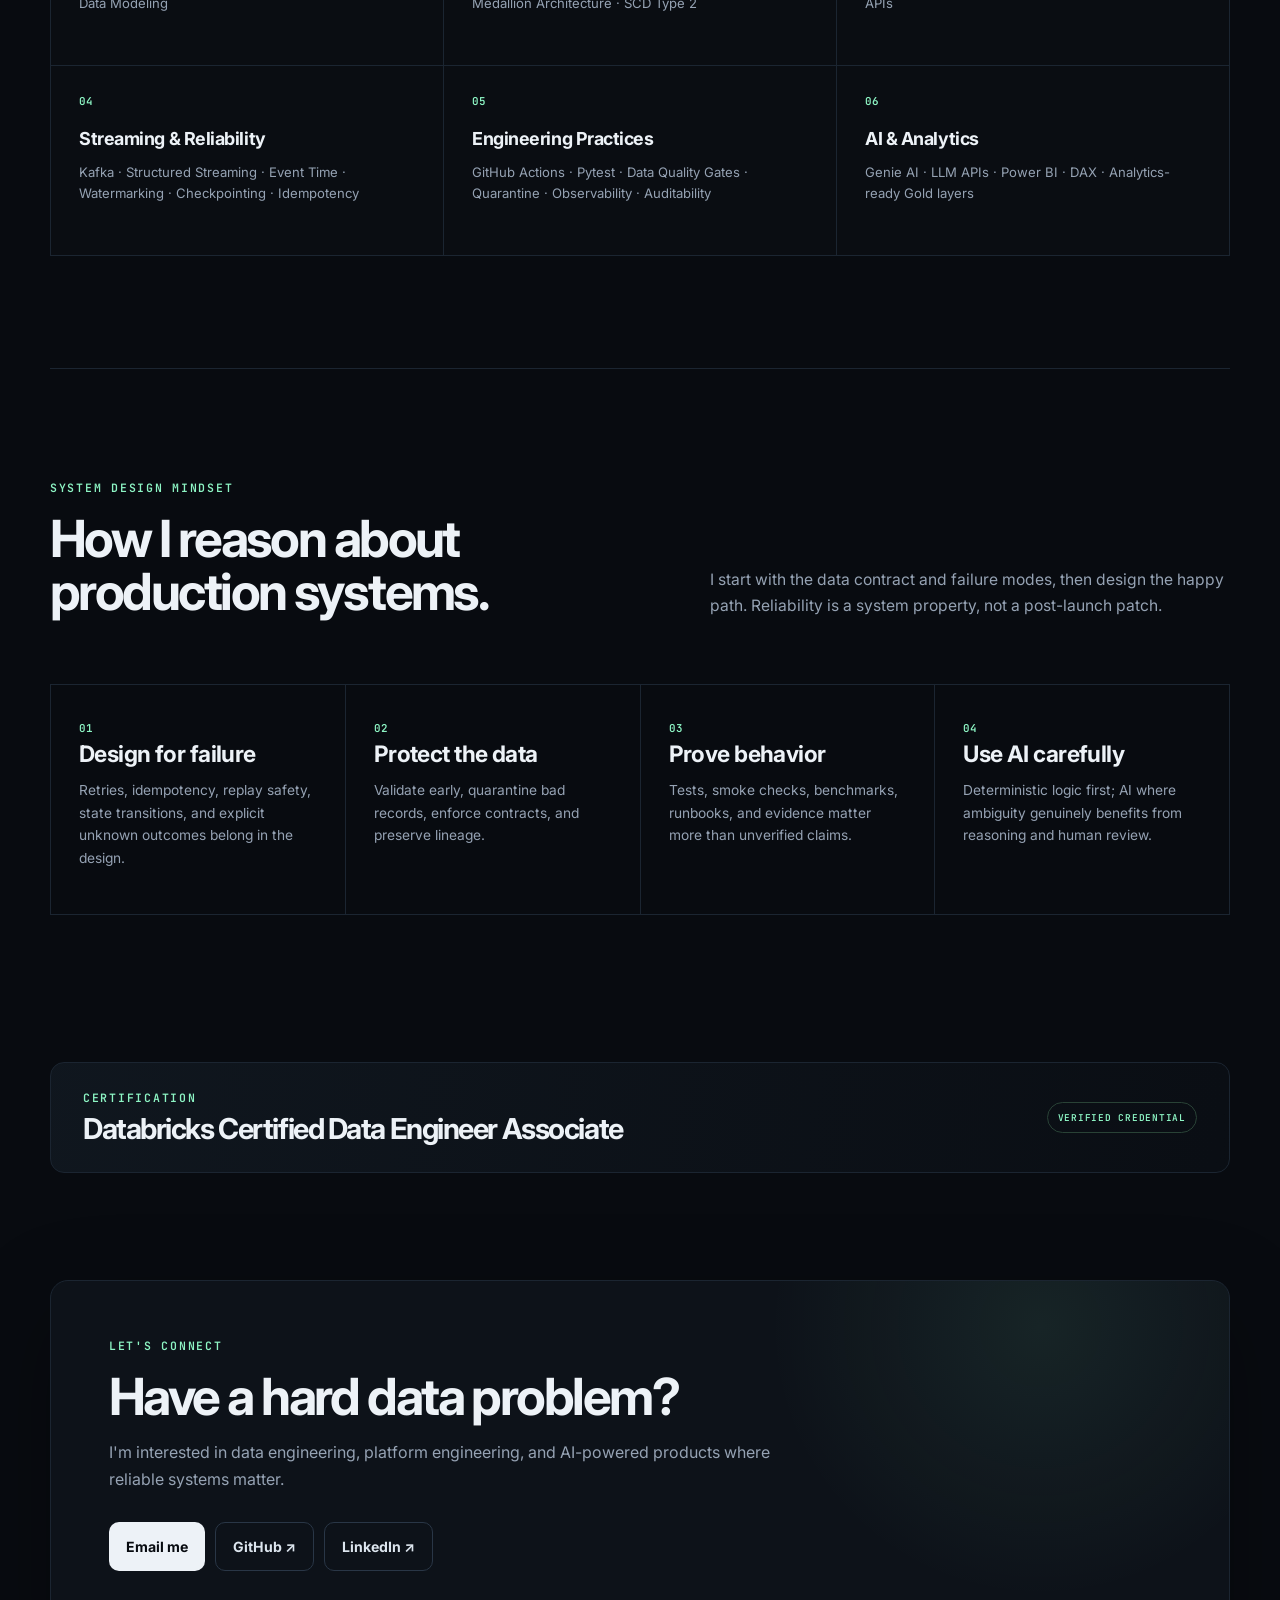
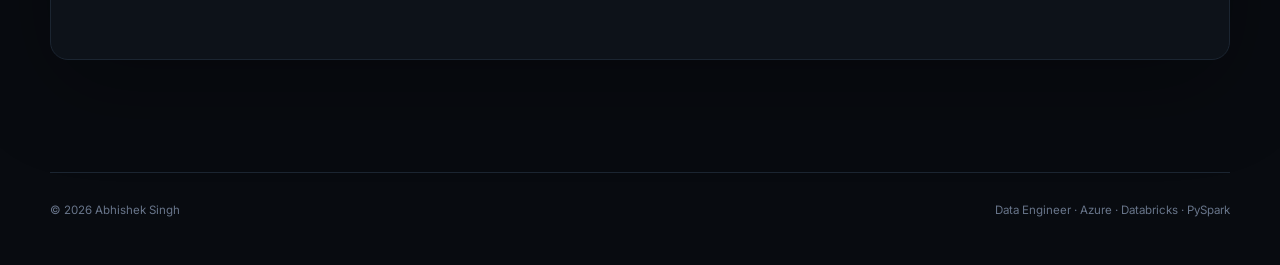
==== commit 9b7d699a: "Add systems architecture case-study section" ====
--- a/index.html
+++ b/index.html
@@ -138,6 +138,33 @@
   </div>
 </section>
 
+<section class="section section-rule architecture-section" id="architecture">
+  <div class="section-heading">
+    <div><p class="eyebrow">SYSTEM ARCHITECTURE</p><h2>From raw events to reliable products.</h2></div>
+    <p>I design around contracts, lineage, state, and recovery — not just transformations. The architecture below shows the common pattern across my engineering work.</p>
+  </div>
+  <div class="system-diagram">
+    <div class="diagram-row">
+      <div class="diagram-node"><small>01 · INGEST</small><strong>Sources</strong><span>APIs · Files · Events · CDC</span></div>
+      <b>→</b>
+      <div class="diagram-node"><small>02 · CONTRACT</small><strong>Validate</strong><span>Schema · DQ · Quarantine</span></div>
+      <b>→</b>
+      <div class="diagram-node"><small>03 · MODEL</small><strong>Normalize</strong><span>Canonical · Lineage · Identity</span></div>
+    </div>
+    <div class="diagram-connector">↓</div>
+    <div class="diagram-row">
+      <div class="diagram-node emphasis"><small>04 · PROCESS</small><strong>Compute</strong><span>PySpark · Streaming · SQL</span></div>
+      <b>→</b>
+      <div class="diagram-node emphasis"><small>05 · SERVE</small><strong>Products</strong><span>Gold · APIs · Analytics</span></div>
+      <b>→</b>
+      <div class="diagram-node emphasis"><small>06 · OPERATE</small><strong>Observe</strong><span>Tests · Metrics · Audit · Alerts</span></div>
+    </div>
+  </div>
+  <div class="architecture-principles">
+    <span>Idempotency</span><span>Replayability</span><span>Data Contracts</span><span>Lineage</span><span>Failure Isolation</span><span>Observability</span><span>Security</span><span>Human-in-the-loop</span>
+  </div>
+</section>
+
 <section class="section split-section" id="experience">
   <div class="section-intro sticky-intro">
     <p class="eyebrow">EXPERIENCE</p>
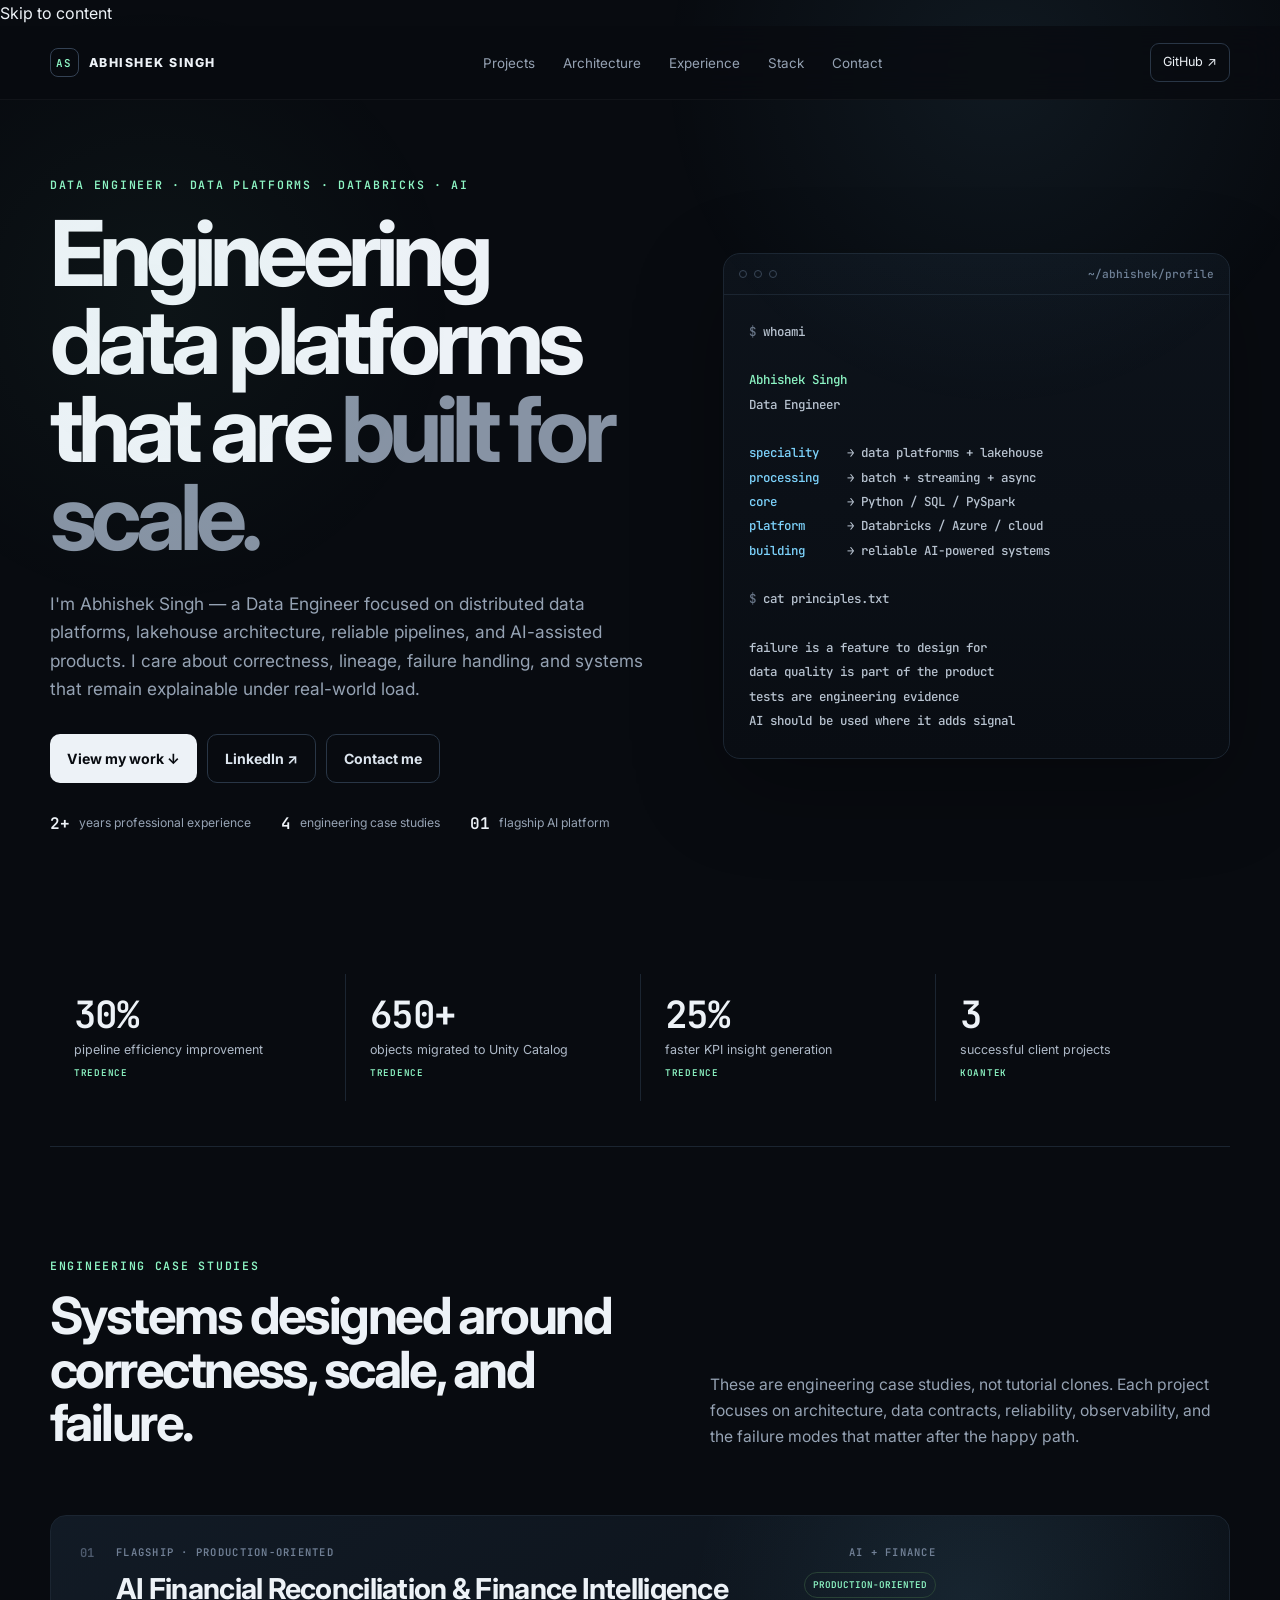
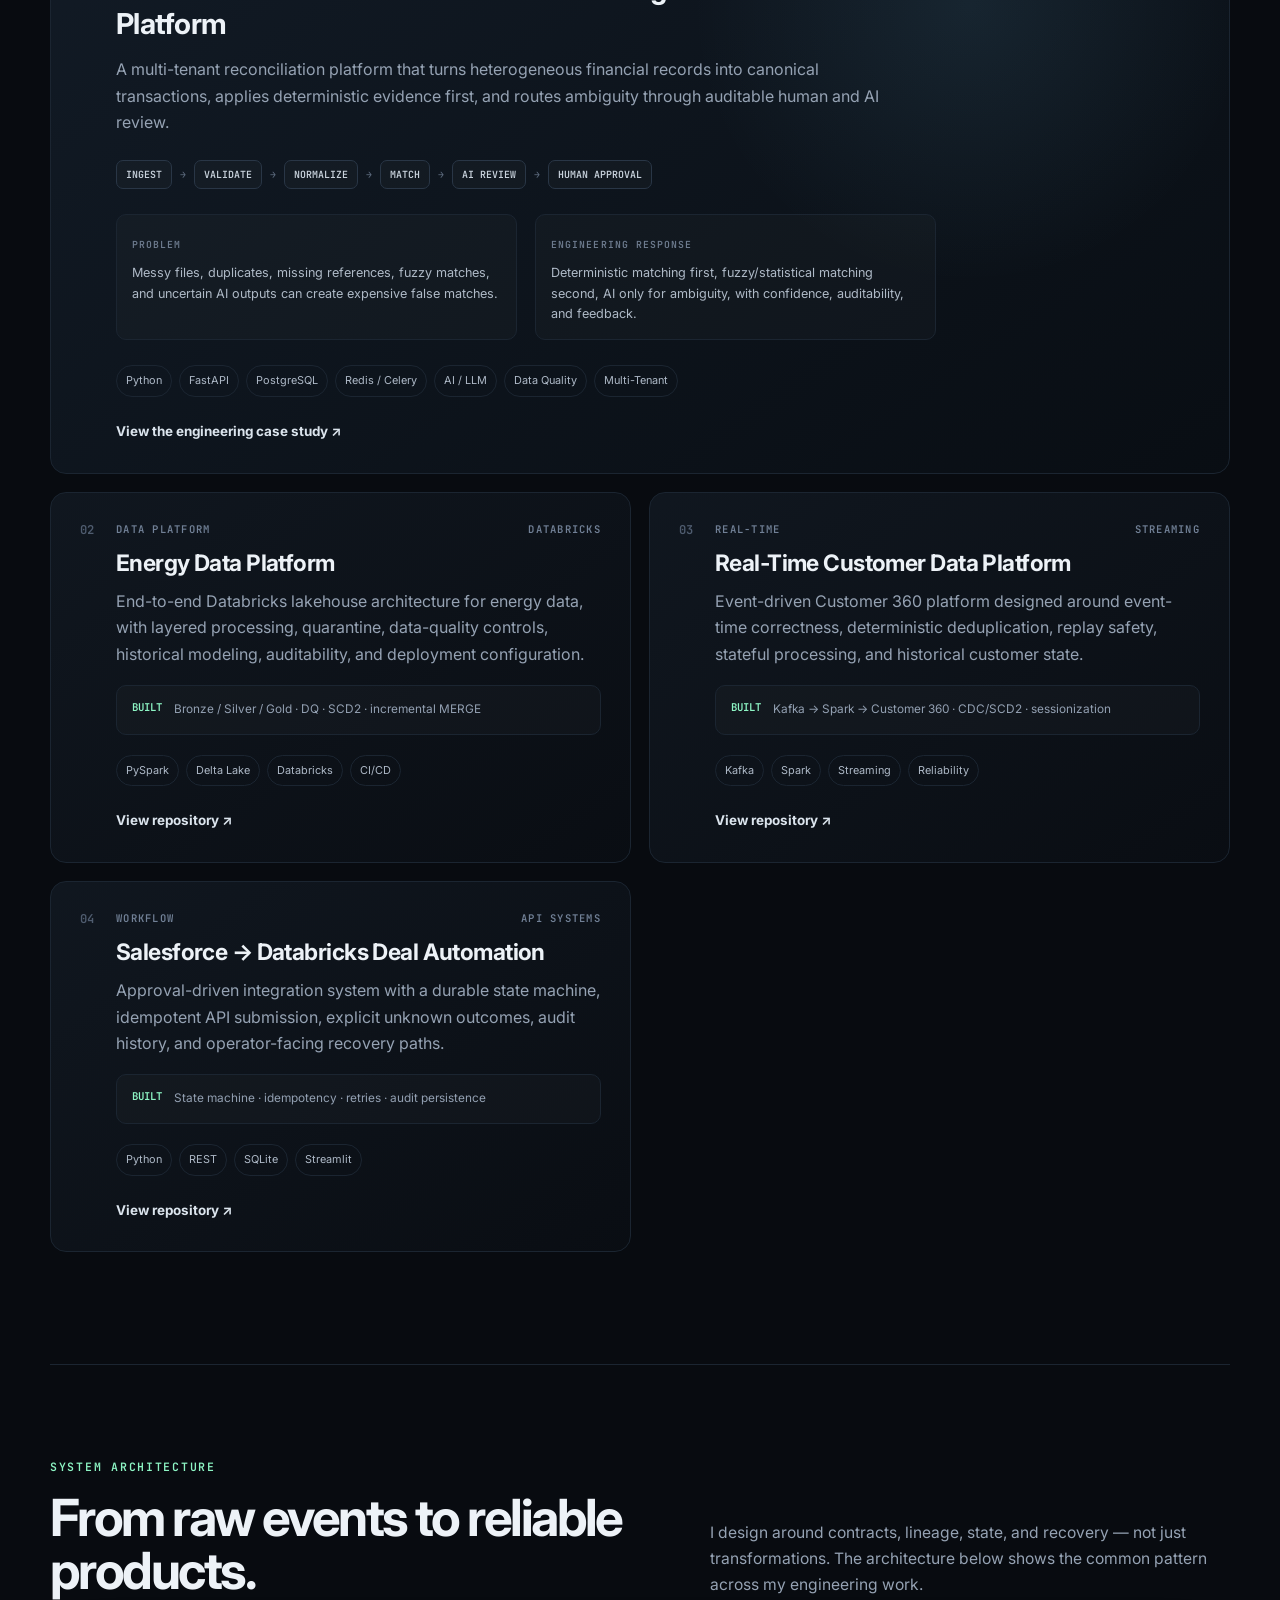
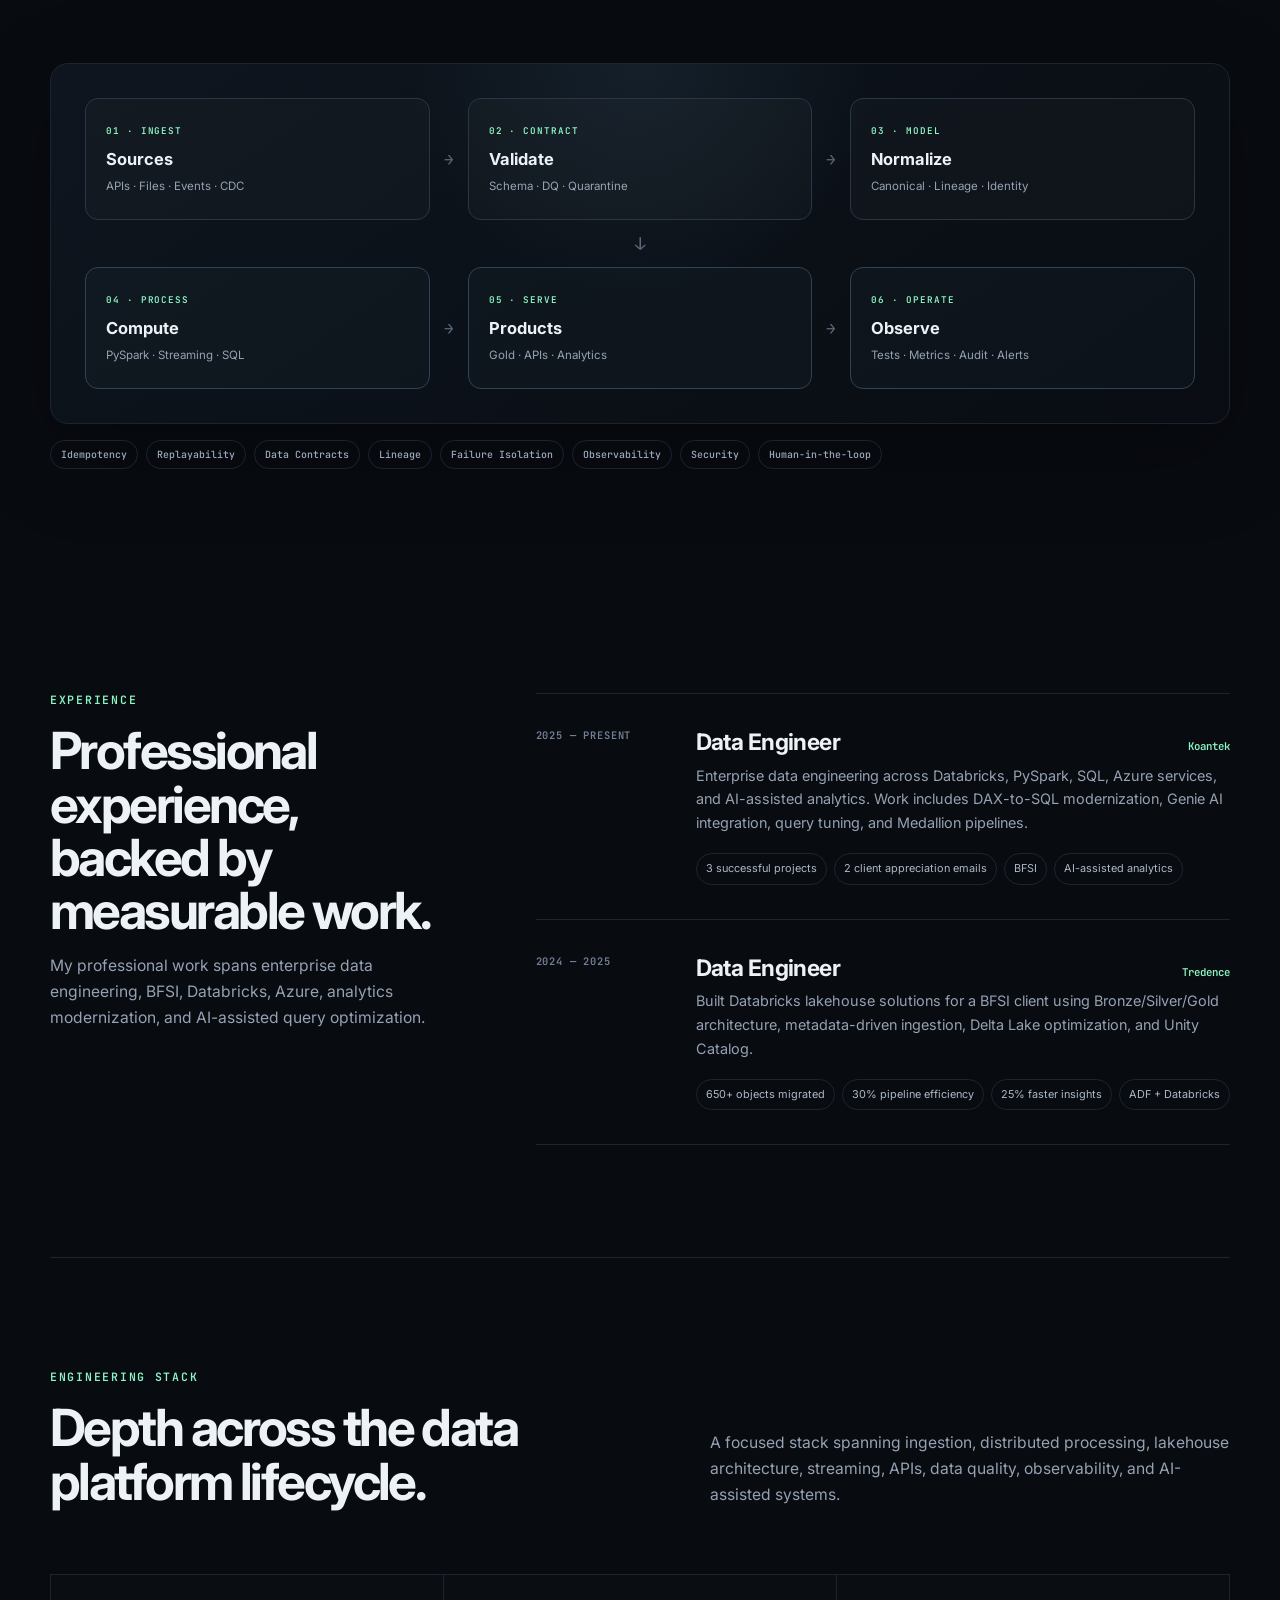
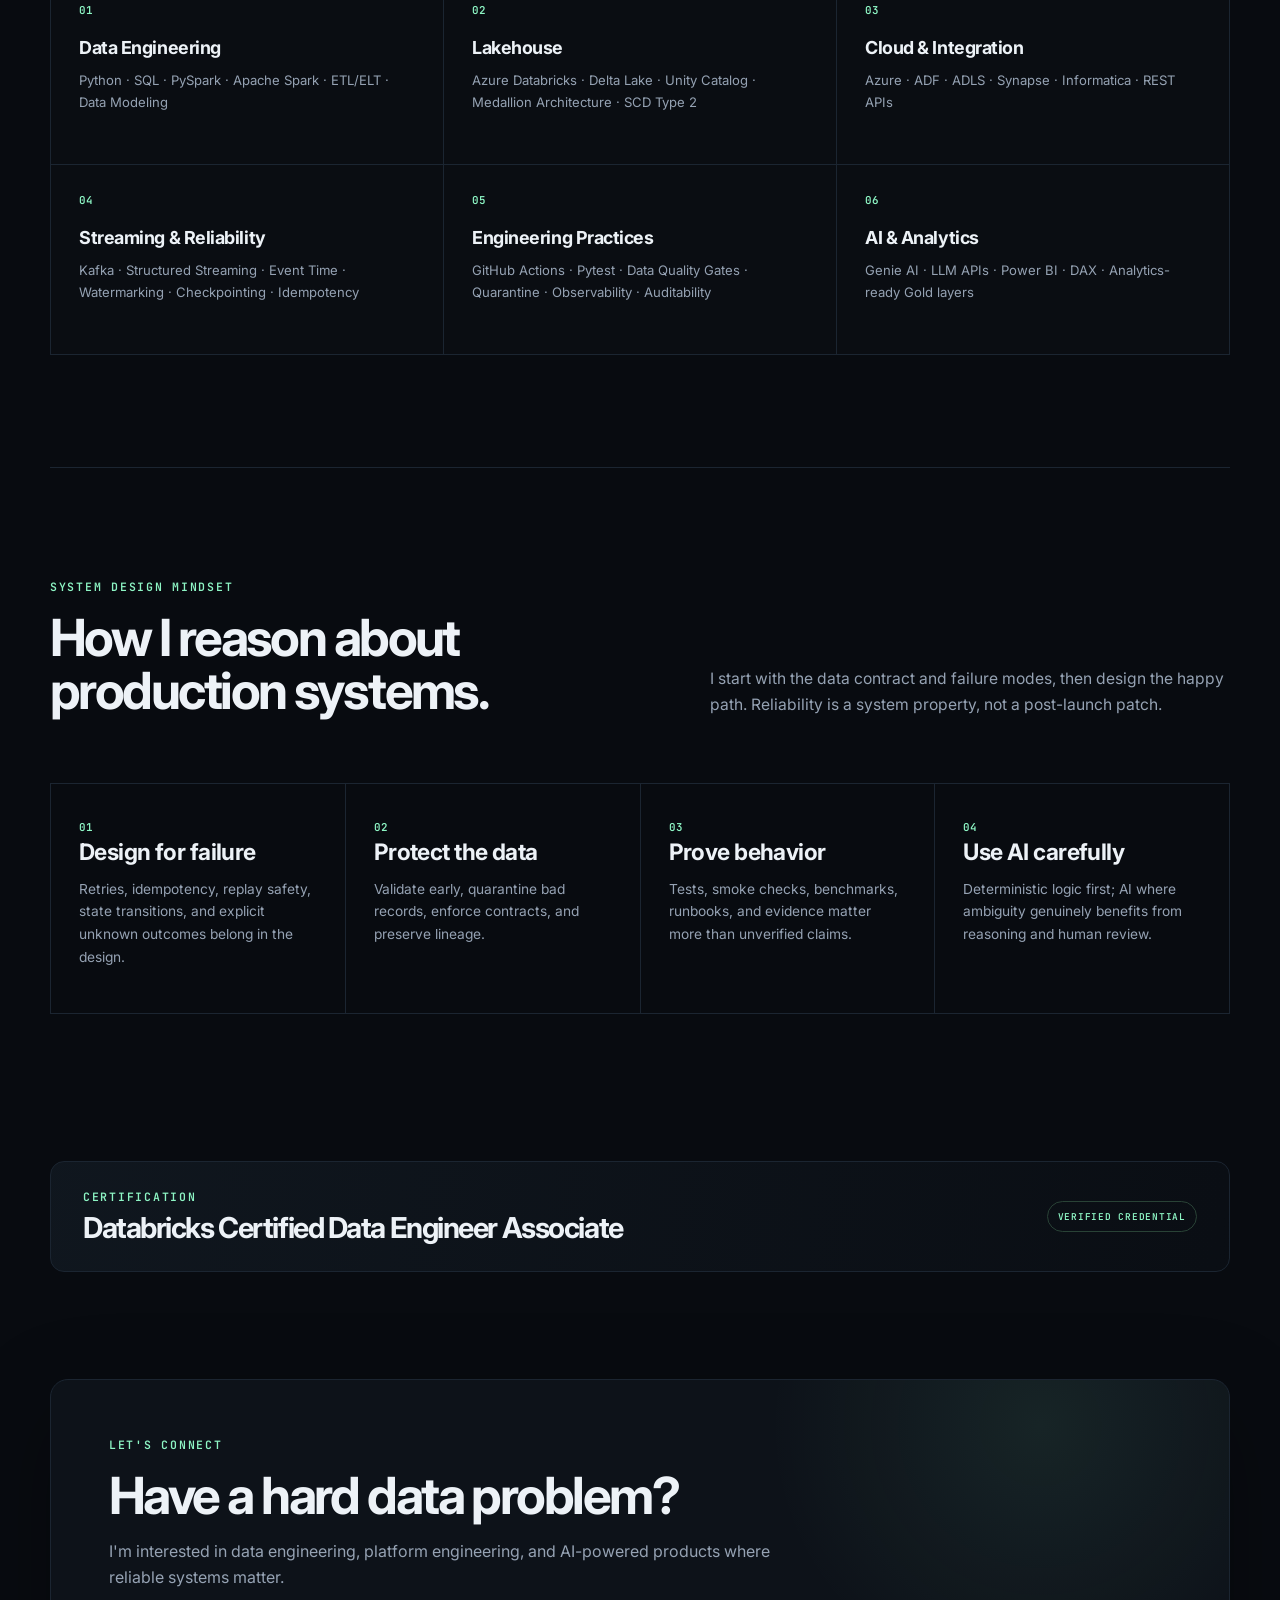
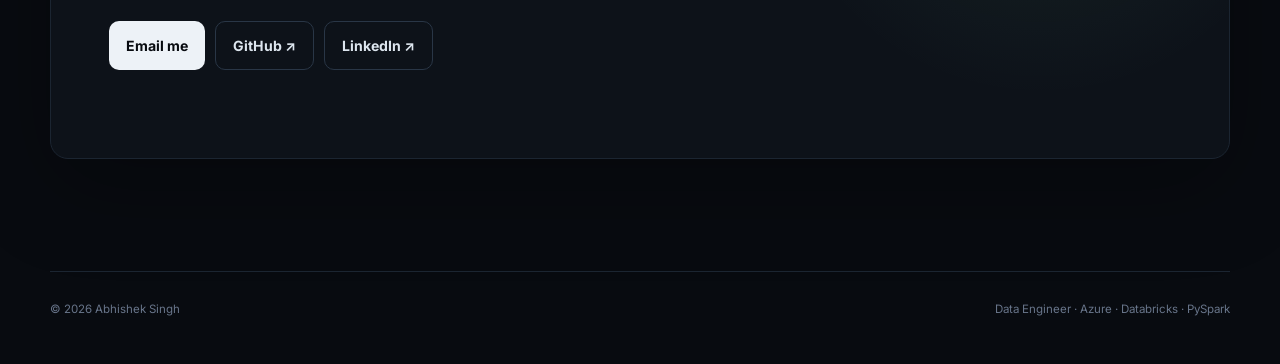
==== commit ff12122e: "Add SEO metadata accessibility and structured profile data" ====
--- a/index.html
+++ b/index.html
@@ -5,9 +5,15 @@
 <meta name="viewport" content="width=device-width, initial-scale=1">
 <meta name="description" content="Abhishek Singh — Data Engineer specializing in Azure Databricks, PySpark, real-time data platforms, and AI-powered systems.">
 <meta name="theme-color" content="#080b10">
+<meta name="robots" content="index, follow">
+<link rel="canonical" href="https://abhi9265.github.io/abhisheksingh.github.io/">
 <meta property="og:title" content="Abhishek Singh — Data Engineer">
 <meta property="og:description" content="Azure Databricks · PySpark · Data Platforms · Streaming · AI">
 <meta property="og:type" content="website">
+<meta property="og:site_name" content="Abhishek Singh — Data Engineer">
+<meta name="twitter:card" content="summary">
+<meta name="twitter:title" content="Abhishek Singh — Data Engineer">
+<meta name="twitter:description" content="Data platforms · Databricks · PySpark · Streaming · AI">
 <meta property="og:url" content="https://abhi9265.github.io/abhisheksingh.github.io/">
 <title>Abhishek Singh — Data Engineer</title>
 <link rel="icon" href="assets/favicon.svg" type="image/svg+xml">
@@ -15,14 +21,34 @@
 <link rel="preconnect" href="https://fonts.gstatic.com" crossorigin>
 <link href="https://fonts.googleapis.com/css2?family=Inter:wght@400;500;600;700;800&family=JetBrains+Mono:wght@400;500;600&display=swap" rel="stylesheet">
 <link rel="stylesheet" href="styles.css">
+<script type="application/ld+json">
+{
+  "@context":"https://schema.org",
+  "@type":"Person",
+  "name":"Abhishek Singh",
+  "jobTitle":"Data Engineer",
+  "url":"https://abhi9265.github.io/abhisheksingh.github.io/",
+  "sameAs":[
+    "https://github.com/abhi9265",
+    "https://www.linkedin.com/in/abhishek-singh-b94879244"
+  ],
+  "knowsAbout":[
+    "Data Engineering","Azure Databricks","PySpark","Apache Spark",
+    "Delta Lake","Data Platforms","Streaming","Python","SQL",
+    "Data Quality","AI-assisted systems"
+  ]
+}
+</script>
 </head>
 <body>
+<a class="skip-link" href="#main-content">Skip to content</a>
 <div class="scroll-progress" aria-hidden="true"></div>
 
 <header class="site-header">
   <a class="brand" href="#top" aria-label="Abhishek Singh home"><span class="brand-mark">AS</span><span>ABHISHEK SINGH</span></a>
   <nav class="nav" aria-label="Primary">
     <a href="#work">Projects</a>
+    <a href="#architecture">Architecture</a>
     <a href="#experience">Experience</a>
     <a href="#stack">Stack</a>
     <a href="#contact">Contact</a>
@@ -31,6 +57,7 @@
 </header>
 
 <main id="top">
+<div id="main-content" tabindex="-1"></div>
 <section class="hero section">
   <div class="hero-copy">
     <p class="eyebrow">DATA ENGINEER · DATA PLATFORMS · DATABRICKS · AI</p>
@@ -219,7 +246,7 @@
   </div>
 </section>
 
-<section class="section credentials-section">
+<section class="section credentials-section" aria-label="Certification">
   <div class="credentials-bar">
     <div><p class="eyebrow">CERTIFICATION</p><h2>Databricks Certified Data Engineer Associate</h2></div>
     <span>VERIFIED CREDENTIAL</span>
@@ -240,7 +267,7 @@
 </section>
 </main>
 
-<footer class="site-footer">
+<footer class="site-footer" aria-label="Footer">
   <span>© 2026 Abhishek Singh</span>
   <span>Data Engineer · Azure · Databricks · PySpark</span>
 </footer>
--- a/styles.css
+++ b/styles.css
@@ -146,3 +146,25 @@
   .credentials-bar{display:block;padding:24px}
   .credentials-bar>span{display:inline-block;margin-top:16px}
 }
+
+/* Senior portfolio architecture layer */
+.architecture-section{padding-top:95px}
+.system-diagram{padding:34px;border:1px solid var(--line);border-radius:18px;background:radial-gradient(circle at 50% 0,rgba(125,211,252,.07),transparent 34%),linear-gradient(145deg,#0e151e,#090d13);box-shadow:var(--shadow)}
+.diagram-row{display:grid;grid-template-columns:1fr auto 1fr auto 1fr;gap:14px;align-items:center}
+.diagram-row>b{color:#59677a;font:600 1rem "JetBrains Mono",monospace}
+.diagram-node{min-height:122px;padding:20px;border:1px solid var(--line-2);border-radius:13px;background:rgba(255,255,255,.018);display:flex;flex-direction:column;justify-content:center}
+.diagram-node.emphasis{border-color:#304356;background:rgba(125,211,252,.025)}
+.diagram-node small{color:var(--accent);font:600 .58rem "JetBrains Mono",monospace;letter-spacing:.1em}
+.diagram-node strong{margin:9px 0 5px;font-size:1.03rem}
+.diagram-node span{color:var(--muted);font-size:.72rem;line-height:1.45}
+.diagram-connector{text-align:center;padding:12px 0;color:#59677a;font:600 1.1rem "JetBrains Mono",monospace}
+.architecture-principles{display:flex;flex-wrap:wrap;gap:8px;margin-top:16px}
+.architecture-principles span{padding:7px 10px;border:1px solid var(--line);border-radius:999px;color:#9daabd;font:500 .62rem "JetBrains Mono",monospace}
+@media (max-width:980px){
+  .diagram-row{grid-template-columns:1fr;gap:10px}
+  .diagram-row>b{display:none}
+  .diagram-connector{padding:6px}
+}
+@media (max-width:700px){
+  .system-diagram{padding:18px}
+}
